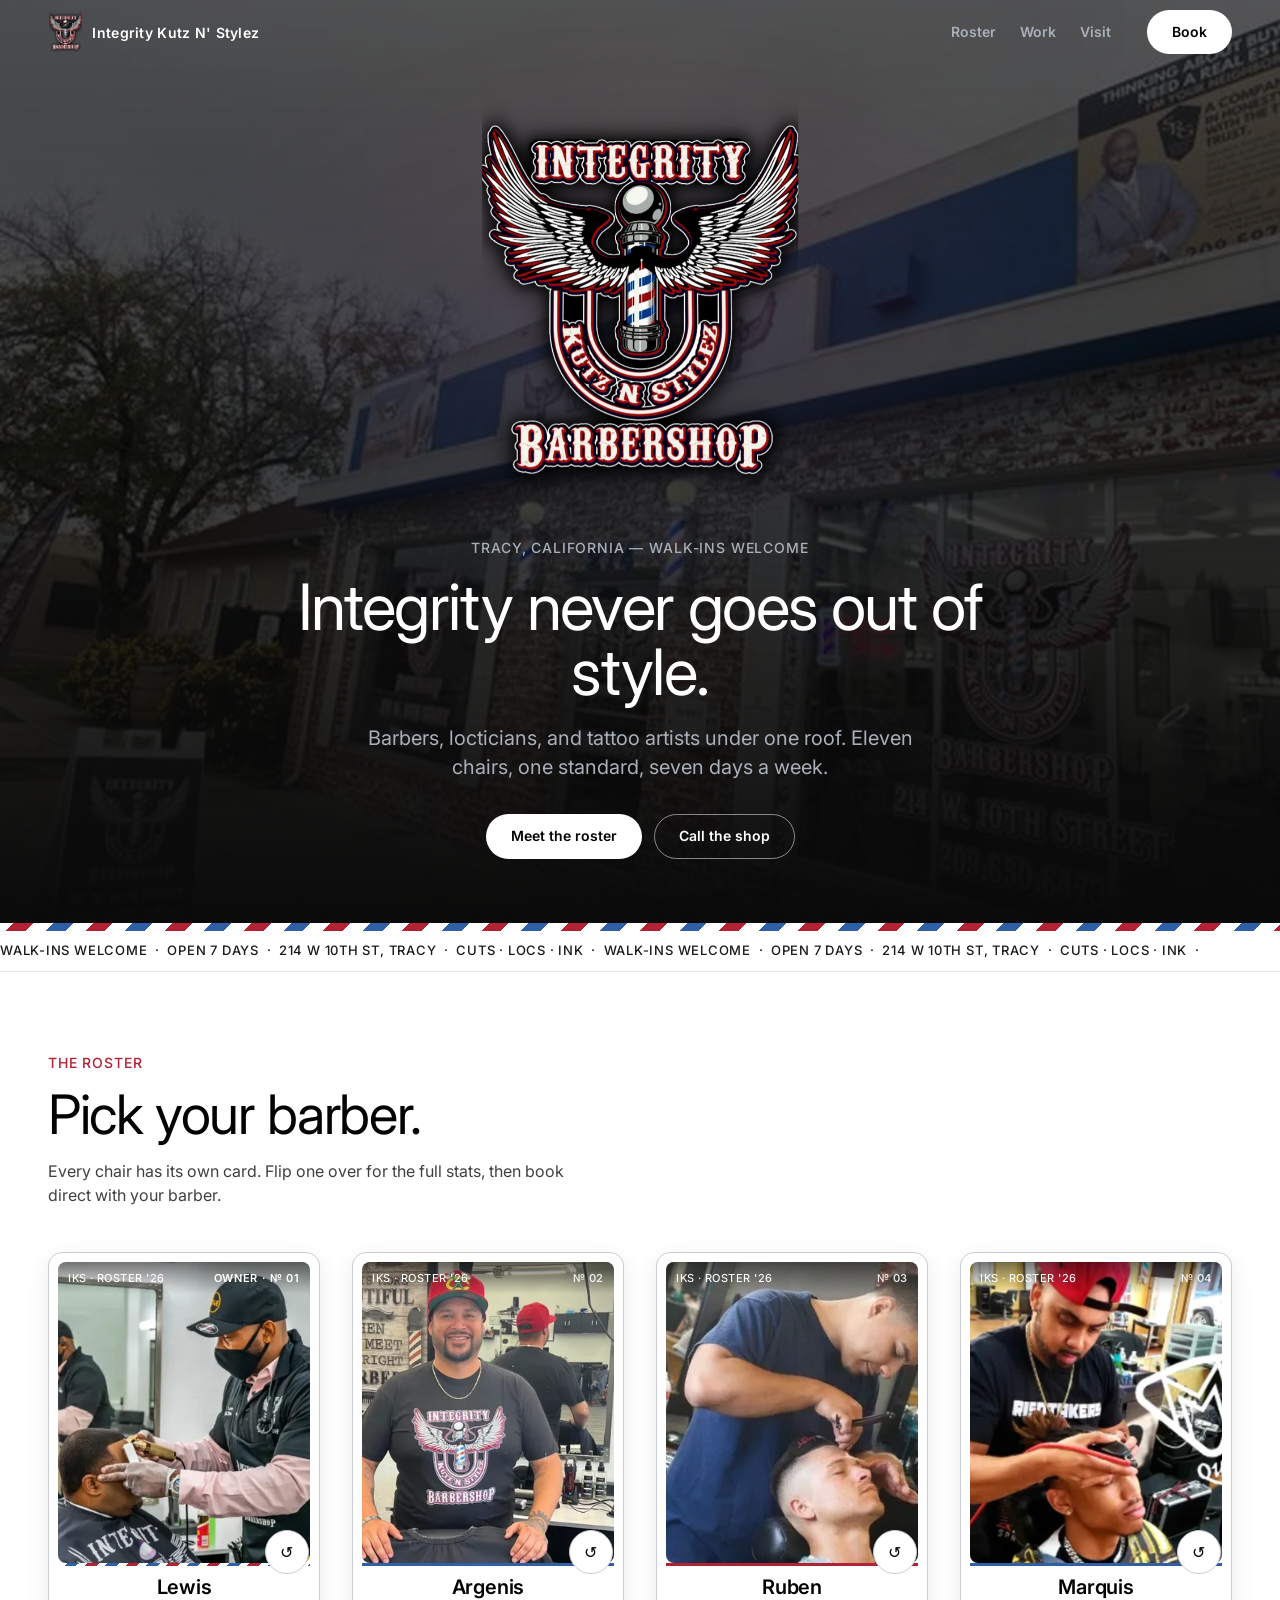
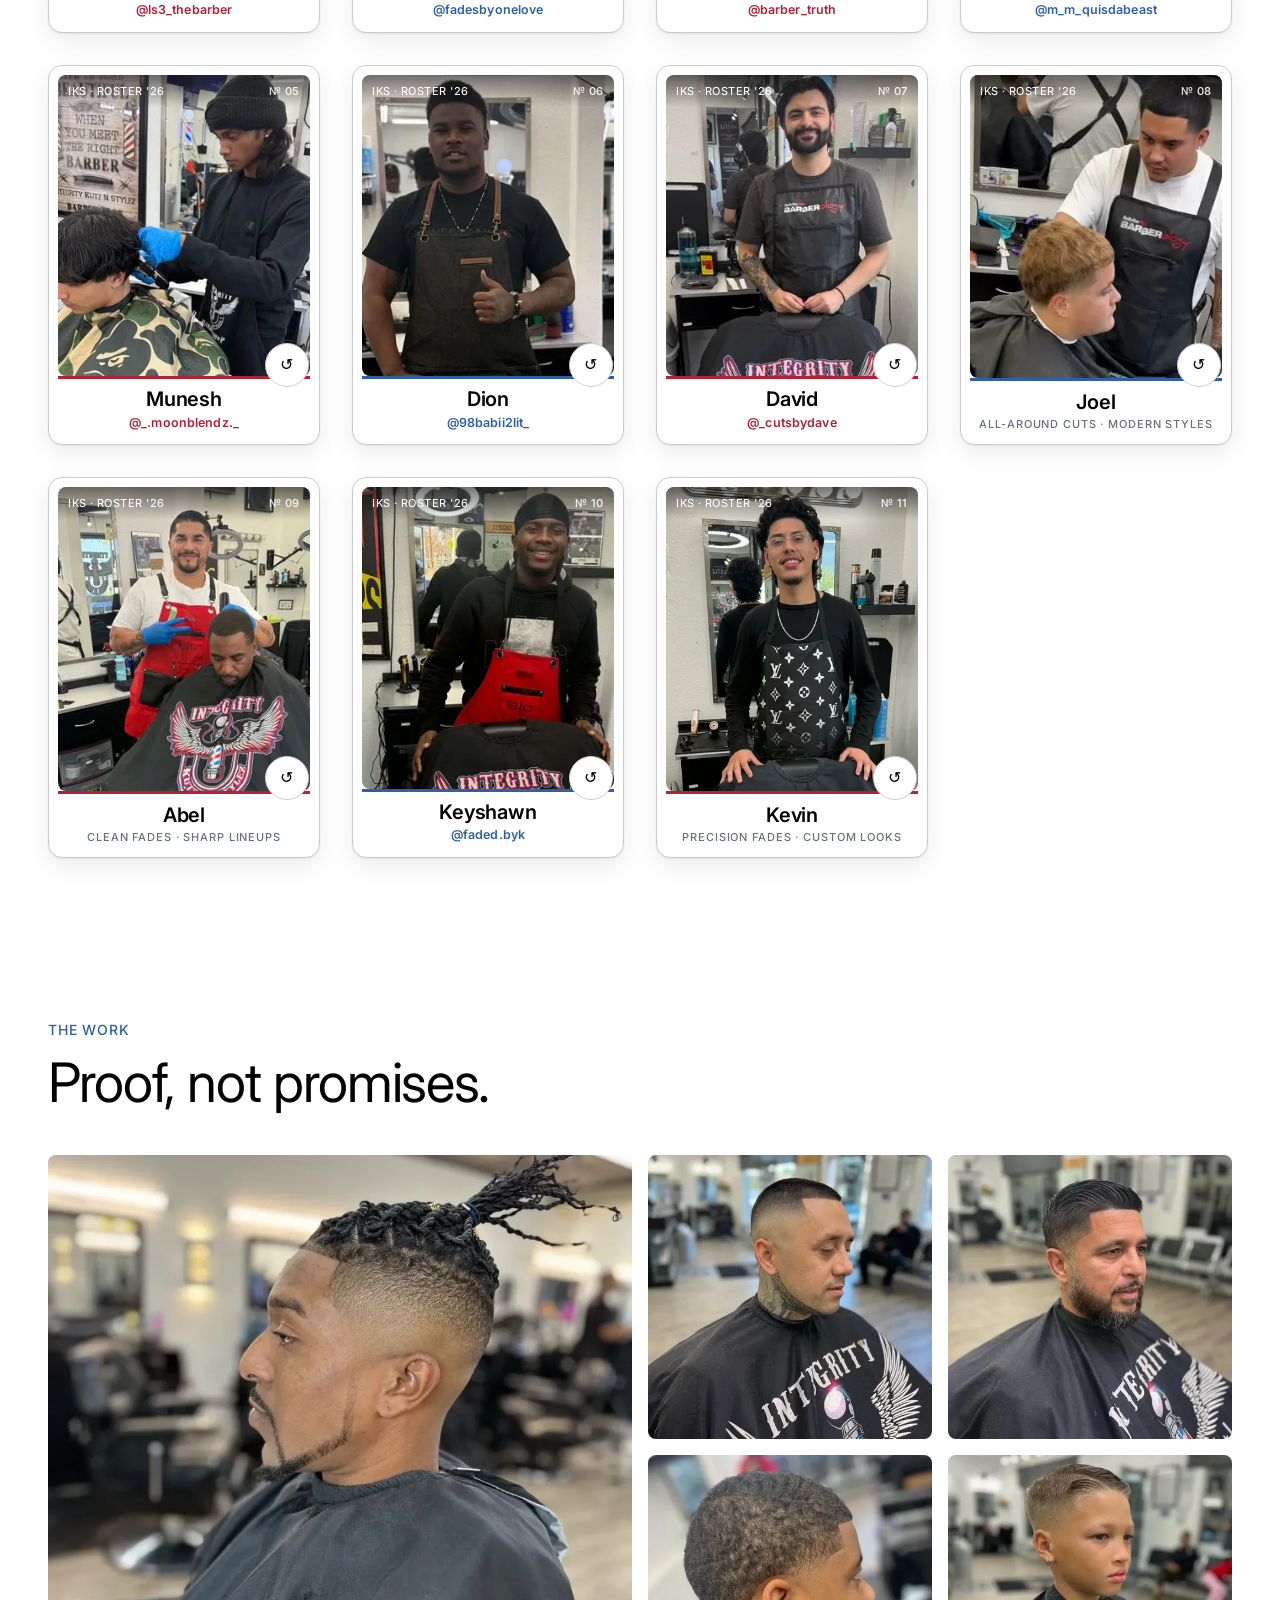
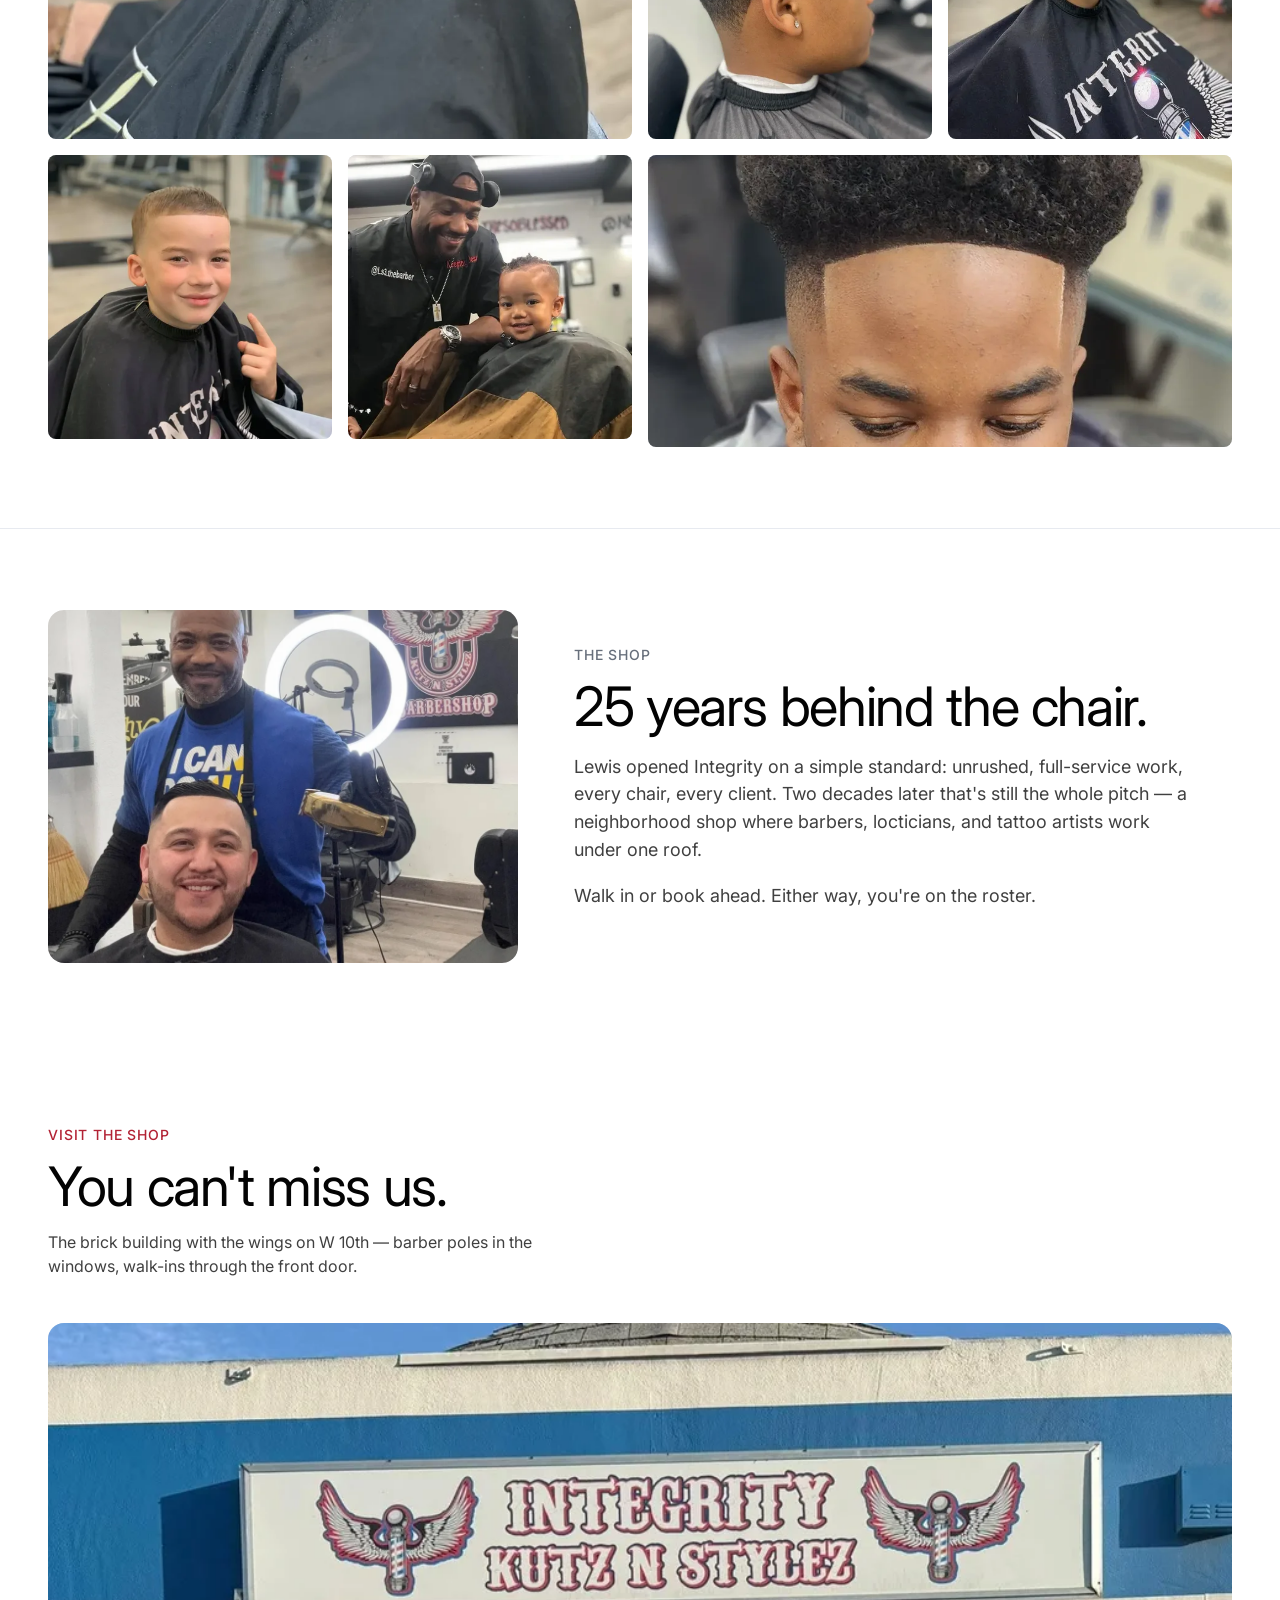
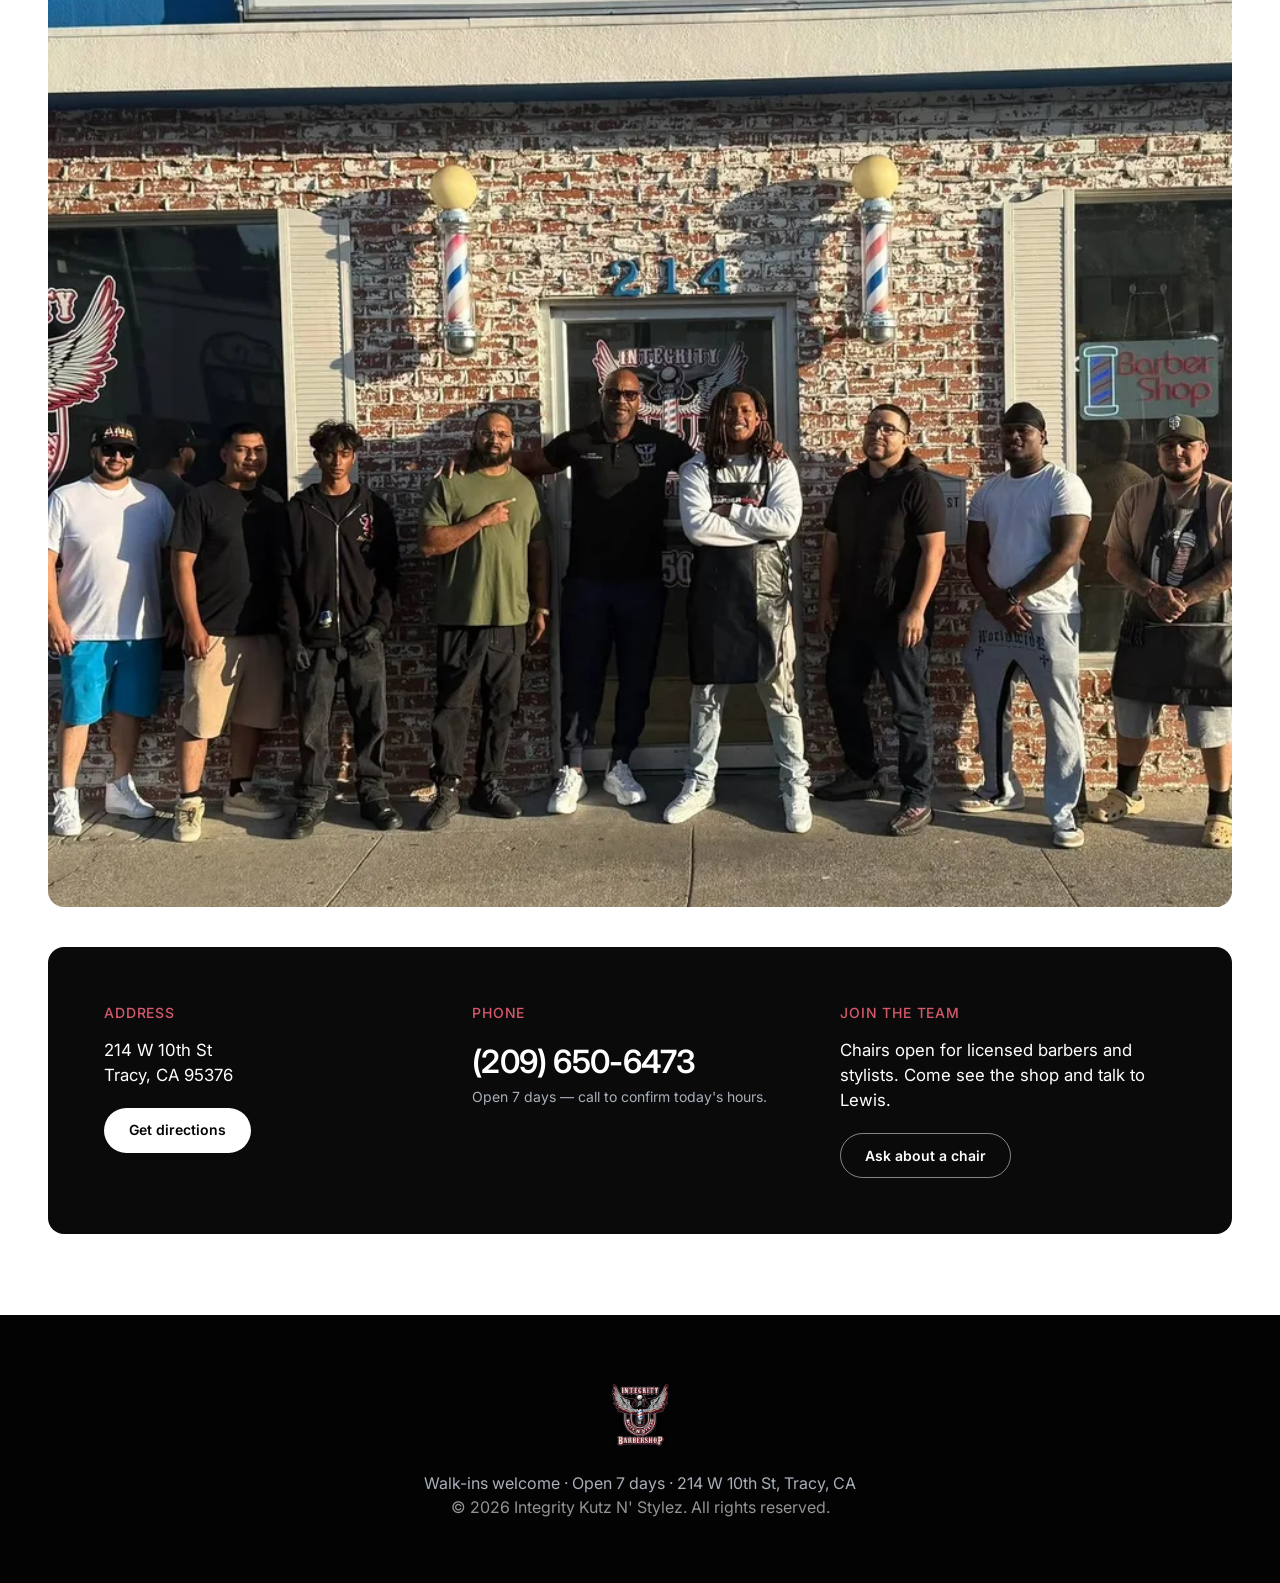
==== site/index.html @ e872123f "Initial commit: Integrity Kutz N' Stylez block editorial site Roster page, gallery, and shop section" ====
<!DOCTYPE html>
<html lang="en">
<head>
<meta charset="UTF-8">
<meta name="viewport" content="width=device-width, initial-scale=1">
<title>Integrity Kutz N' Stylez — Barbershop in Tracy, CA</title>
<meta name="description" content="Barbers, locticians, and tattoo artists under one roof in Tracy, California. Walk-ins welcome, open 7 days. Pick your barber and book direct.">
<link rel="icon" href="assets/web/favicon-32.png" sizes="32x32">
<link rel="apple-touch-icon" href="assets/web/favicon-180.png">
<meta property="og:title" content="Integrity Kutz N' Stylez — Tracy, CA">
<meta property="og:description" content="Cuts, locs & ink under one roof. Pick your barber and book direct.">
<meta property="og:image" content="assets/web/og-logo-1200x630.png">
<meta property="og:type" content="website">
<link rel="preconnect" href="https://fonts.googleapis.com">
<link rel="preconnect" href="https://fonts.gstatic.com" crossorigin>
<link href="https://fonts.googleapis.com/css2?family=Inter:wght@400;450;500;600&display=swap" rel="stylesheet">
<link rel="stylesheet" href="css/main.css">
<link rel="stylesheet" href="css/cards.css">
<link rel="stylesheet" href="css/gallery.css">
<link rel="stylesheet" href="css/sections.css">
<script type="application/ld+json">
{
  "@context": "https://schema.org",
  "@type": "BarberShop",
  "name": "Integrity Kutz N' Stylez",
  "description": "Barbers, locticians, and tattoo artists under one roof in Tracy, California.",
  "telephone": "+12096506473",
  "address": {
    "@type": "PostalAddress",
    "streetAddress": "214 W 10th St",
    "addressLocality": "Tracy",
    "addressRegion": "CA",
    "postalCode": "95376",
    "addressCountry": "US"
  }
}
</script>
</head>
<body>

<header class="site-header" id="top">
  <a class="brand" href="#top">
    <img src="assets/web/logo-300.png" alt="Integrity Kutz N' Stylez logo">
    <span>Integrity Kutz N' Stylez</span>
  </a>
  <nav class="site-nav" aria-label="Main">
    <a href="#roster">Roster</a>
    <a href="#work">Work</a>
    <a href="#visit">Visit</a>
  </nav>
  <a class="pill pill--on-dark" href="#roster">Book</a>
</header>

<main>

<section class="hero">
  <img class="hero-photo" src="assets/web/shop-angle-960.webp"
       srcset="assets/web/shop-angle-480.webp 480w, assets/web/shop-angle-960.webp 960w, assets/web/shop-angle-1440.webp 1440w"
       sizes="100vw" alt="" aria-hidden="true" fetchpriority="high">
  <div class="hero-veil" aria-hidden="true"></div>
  <img class="hero-logo" src="assets/web/logo-600.png" alt="" aria-hidden="true">
  <p class="eyebrow">Tracy, California — Walk-ins welcome</p>
  <h1 class="hero-title">Integrity never goes out of style.</h1>
  <p class="hero-sub">Barbers, locticians, and tattoo artists under one roof. Eleven chairs, one standard, seven days a week.</p>
  <div class="hero-ctas">
    <a class="pill pill--on-dark" href="#roster">Meet the roster</a>
    <a class="pill pill--ghost-dark" href="tel:+12096506473">Call the shop</a>
  </div>
</section>

<div class="pole-stripe" aria-hidden="true"></div>

<div class="ticker" aria-hidden="true">
  <div class="ticker-track">
    <span>Walk-ins welcome&nbsp;&nbsp;·&nbsp;&nbsp;Open 7 days&nbsp;&nbsp;·&nbsp;&nbsp;214 W 10th St, Tracy&nbsp;&nbsp;·&nbsp;&nbsp;Cuts · Locs · Ink&nbsp;&nbsp;·&nbsp;&nbsp;</span><span>Walk-ins welcome&nbsp;&nbsp;·&nbsp;&nbsp;Open 7 days&nbsp;&nbsp;·&nbsp;&nbsp;214 W 10th St, Tracy&nbsp;&nbsp;·&nbsp;&nbsp;Cuts · Locs · Ink&nbsp;&nbsp;·&nbsp;&nbsp;</span>
  </div>
</div>

<section class="roster" id="roster">
  <div class="container">
    <div class="section-head reveal">
      <p class="eyebrow eyebrow--red">The roster</p>
      <h2 class="display">Pick your barber.</h2>
      <p class="section-note">Every chair has its own card. Flip one over for the full stats, then book direct with your barber.</p>
    </div>
    <ul class="card-grid">
      <li class="tcard tcard--owner reveal">
        <div class="tcard-inner">
          <div class="tcard-face tcard-face--front">
            <div class="tcard-photo">
              <div class="tcard-topline"><span>IKS · Roster '26</span><span class="tcard-num">Owner · № 01</span></div>
              <img src="assets/web/lewis-portrait-480.webp" srcset="assets/web/lewis-portrait-480.webp 480w, assets/web/lewis-portrait-960.webp 960w" sizes="(min-width: 720px) 280px, 74vw" alt="Portrait of Lewis" loading="lazy">
            </div>
            <div class="tcard-plate">
              <h3>Lewis</h3>
              <p class="plate-ig">@ls3_thebarber</p>
            </div>
            <button class="tcard-flip" type="button" aria-expanded="false" aria-label="Show stats for Lewis">&#8634;</button>
            <span class="tcard-sheen" aria-hidden="true"></span>
          </div>
          <div class="tcard-face tcard-face--back">
            <div class="tcard-back-head">
              <img src="assets/web/logo-300.png" alt="">
              <span class="tcard-brandline">Official roster card</span>
              <span class="tcard-serial">01/11</span>
            </div>
            <div class="tcard-back-name">
              <h3>Lewis</h3>
              <span>Owner · № 01</span>
            </div>
            <dl class="tcard-stats">
              <div><dt>Specialties</dt><dd>Full-service cuts, Cosmetology, Consultation</dd></div>
              <div><dt>Instagram</dt><dd><a href="https://www.instagram.com/ls3_thebarber/">@ls3_thebarber</a></dd></div>
            </dl>
            <p class="tcard-bio">A licensed barber and cosmetologist with more than 25 years behind the chair and over 21 years as a shop owner. Lewis delivers unrushed, full-service work built on quality and integrity.</p>
            <a class="pill pill--primary" href="https://booksy.com/en-us/155132_ls3-thebarber-integrity-kutz-n-stylez_barber-shop_134740_tracy">Book with Lewis</a>
            <button class="tcard-flip" type="button" aria-label="Back to card front">Flip back</button>
          </div>
        </div>
      </li>
      <li class="tcard tcard--blue reveal">
        <div class="tcard-inner">
          <div class="tcard-face tcard-face--front">
            <div class="tcard-photo">
              <div class="tcard-topline"><span>IKS · Roster '26</span><span class="tcard-num">№ 02</span></div>
              <img src="assets/web/argenis-portrait-480.webp" srcset="assets/web/argenis-portrait-480.webp 480w, assets/web/argenis-portrait-960.webp 960w" sizes="(min-width: 720px) 280px, 74vw" alt="Portrait of Argenis" loading="lazy">
            </div>
            <div class="tcard-plate">
              <h3>Argenis</h3>
              <p class="plate-ig">@fadesbyonelove</p>
            </div>
            <button class="tcard-flip" type="button" aria-expanded="false" aria-label="Show stats for Argenis">&#8634;</button>
            <span class="tcard-sheen" aria-hidden="true"></span>
          </div>
          <div class="tcard-face tcard-face--back">
            <div class="tcard-back-head">
              <img src="assets/web/logo-300.png" alt="">
              <span class="tcard-brandline">Official roster card</span>
              <span class="tcard-serial">02/11</span>
            </div>
            <div class="tcard-back-name">
              <h3>Argenis</h3>
              <span>№ 02</span>
            </div>
            <dl class="tcard-stats">
              <div><dt>Specialties</dt><dd>Personalized cuts, Fades, Grooming</dd></div>
              <div><dt>Instagram</dt><dd><a href="https://www.instagram.com/fadesbyonelove/">@fadesbyonelove</a></dd></div>
            </dl>
            <p class="tcard-bio">Argenis treats every client as an individual and tailors each service to the look, routine, and grooming goals in front of him.</p>
            <a class="pill pill--primary" href="tel:+16573734781">Call Argenis to book</a>
            <button class="tcard-flip" type="button" aria-label="Back to card front">Flip back</button>
          </div>
        </div>
      </li>
      <li class="tcard reveal">
        <div class="tcard-inner">
          <div class="tcard-face tcard-face--front">
            <div class="tcard-photo">
              <div class="tcard-topline"><span>IKS · Roster '26</span><span class="tcard-num">№ 03</span></div>
              <img src="assets/web/ruben-portrait-480.webp" srcset="assets/web/ruben-portrait-480.webp 480w, assets/web/ruben-portrait-960.webp 960w" sizes="(min-width: 720px) 280px, 74vw" alt="Portrait of Ruben" loading="lazy">
            </div>
            <div class="tcard-plate">
              <h3>Ruben</h3>
              <p class="plate-ig">@barber_truth</p>
            </div>
            <button class="tcard-flip" type="button" aria-expanded="false" aria-label="Show stats for Ruben">&#8634;</button>
            <span class="tcard-sheen" aria-hidden="true"></span>
          </div>
          <div class="tcard-face tcard-face--back">
            <div class="tcard-back-head">
              <img src="assets/web/logo-300.png" alt="">
              <span class="tcard-brandline">Official roster card</span>
              <span class="tcard-serial">03/11</span>
            </div>
            <div class="tcard-back-name">
              <h3>Ruben</h3>
              <span>№ 03</span>
            </div>
            <dl class="tcard-stats">
              <div><dt>Specialties</dt><dd>Precision cuts, Fades, Grooming</dd></div>
              <div><dt>Instagram</dt><dd><a href="https://www.instagram.com/barber_truth/">@barber_truth</a></dd></div>
            </dl>
            <p class="tcard-bio">Ruben focuses on precise cuts, clean grooming, and a personalized service that leaves clients looking sharp and feeling confident.</p>
            <a class="pill pill--primary" href="https://booksy.com/en-us/1200417_barber-ruben_barber-shop_134740_tracy">Book with Ruben</a>
            <button class="tcard-flip" type="button" aria-label="Back to card front">Flip back</button>
          </div>
        </div>
      </li>
      <li class="tcard tcard--blue reveal">
        <div class="tcard-inner">
          <div class="tcard-face tcard-face--front">
            <div class="tcard-photo">
              <div class="tcard-topline"><span>IKS · Roster '26</span><span class="tcard-num">№ 04</span></div>
              <img src="assets/web/marquis-portrait-480.webp" srcset="assets/web/marquis-portrait-480.webp 480w, assets/web/marquis-portrait-960.webp 960w" sizes="(min-width: 720px) 280px, 74vw" alt="Portrait of Marquis" loading="lazy">
            </div>
            <div class="tcard-plate">
              <h3>Marquis</h3>
              <p class="plate-ig">@m_m_quisdabeast</p>
            </div>
            <button class="tcard-flip" type="button" aria-expanded="false" aria-label="Show stats for Marquis">&#8634;</button>
            <span class="tcard-sheen" aria-hidden="true"></span>
          </div>
          <div class="tcard-face tcard-face--back">
            <div class="tcard-back-head">
              <img src="assets/web/logo-300.png" alt="">
              <span class="tcard-brandline">Official roster card</span>
              <span class="tcard-serial">04/11</span>
            </div>
            <div class="tcard-back-name">
              <h3>Marquis</h3>
              <span>№ 04</span>
            </div>
            <dl class="tcard-stats">
              <div><dt>Specialties</dt><dd>Classic cuts, Modern styles, Fades</dd></div>
              <div><dt>Instagram</dt><dd><a href="https://www.instagram.com/m_m_quisdabeast/">@m_m_quisdabeast</a></dd></div>
            </dl>
            <p class="tcard-bio">Marquis combines experience with a friendly chair-side approach, covering classic cuts, modern styles, and tailored finishing work.</p>
            <a class="pill pill--primary" href="https://booksy.com/en-us/23151_barber-marquis_barber-shop_134740_tracy">Book with Marquis</a>
            <button class="tcard-flip" type="button" aria-label="Back to card front">Flip back</button>
          </div>
        </div>
      </li>
      <li class="tcard reveal">
        <div class="tcard-inner">
          <div class="tcard-face tcard-face--front">
            <div class="tcard-photo">
              <div class="tcard-topline"><span>IKS · Roster '26</span><span class="tcard-num">№ 05</span></div>
              <img src="assets/web/munesh-portrait-480.webp" srcset="assets/web/munesh-portrait-480.webp 480w, assets/web/munesh-portrait-960.webp 960w" sizes="(min-width: 720px) 280px, 74vw" alt="Portrait of Munesh" loading="lazy">
            </div>
            <div class="tcard-plate">
              <h3>Munesh</h3>
              <p class="plate-ig">@_.moonblendz._</p>
            </div>
            <button class="tcard-flip" type="button" aria-expanded="false" aria-label="Show stats for Munesh">&#8634;</button>
            <span class="tcard-sheen" aria-hidden="true"></span>
          </div>
          <div class="tcard-face tcard-face--back">
            <div class="tcard-back-head">
              <img src="assets/web/logo-300.png" alt="">
              <span class="tcard-brandline">Official roster card</span>
              <span class="tcard-serial">05/11</span>
            </div>
            <div class="tcard-back-name">
              <h3>Munesh</h3>
              <span>№ 05</span>
            </div>
            <dl class="tcard-stats">
              <div><dt>Specialties</dt><dd>Modern fades, Classic styles, Detail work</dd></div>
              <div><dt>Instagram</dt><dd><a href="https://www.instagram.com/_.moonblendz._/">@_.moonblendz._</a></dd></div>
            </dl>
            <p class="tcard-bio">Munesh specializes in modern fades and classic styles with close attention to detail and a cut shaped around each client.</p>
            <a class="pill pill--primary" href="https://booksy.com/en-us/1391194_moonblendz_barber-shop_134740_tracy">Book with Munesh</a>
            <button class="tcard-flip" type="button" aria-label="Back to card front">Flip back</button>
          </div>
        </div>
      </li>
      <li class="tcard tcard--blue reveal">
        <div class="tcard-inner">
          <div class="tcard-face tcard-face--front">
            <div class="tcard-photo">
              <div class="tcard-topline"><span>IKS · Roster '26</span><span class="tcard-num">№ 06</span></div>
              <img src="assets/web/dion-portrait-480.webp" srcset="assets/web/dion-portrait-480.webp 480w, assets/web/dion-portrait-960.webp 960w" sizes="(min-width: 720px) 280px, 74vw" alt="Portrait of Dion" loading="lazy">
            </div>
            <div class="tcard-plate">
              <h3>Dion</h3>
              <p class="plate-ig">@98babii2lit_</p>
            </div>
            <button class="tcard-flip" type="button" aria-expanded="false" aria-label="Show stats for Dion">&#8634;</button>
            <span class="tcard-sheen" aria-hidden="true"></span>
          </div>
          <div class="tcard-face tcard-face--back">
            <div class="tcard-back-head">
              <img src="assets/web/logo-300.png" alt="">
              <span class="tcard-brandline">Official roster card</span>
              <span class="tcard-serial">06/11</span>
            </div>
            <div class="tcard-back-name">
              <h3>Dion</h3>
              <span>№ 06</span>
            </div>
            <dl class="tcard-stats">
              <div><dt>Specialties</dt><dd>Fresh cuts, Restyles, Clean finishes</dd></div>
              <div><dt>Instagram</dt><dd><a href="https://www.instagram.com/98babii2lit_/">@98babii2lit_</a></dd></div>
            </dl>
            <p class="tcard-bio">Dion handles everything from a clean trim to a full restyle, with the goal of sending every client out confident.</p>
            <a class="pill pill--primary" href="https://booksy.com/en-us/dl/show-business/797920">Book with Dion</a>
            <button class="tcard-flip" type="button" aria-label="Back to card front">Flip back</button>
          </div>
        </div>
      </li>
      <li class="tcard reveal">
        <div class="tcard-inner">
          <div class="tcard-face tcard-face--front">
            <div class="tcard-photo">
              <div class="tcard-topline"><span>IKS · Roster '26</span><span class="tcard-num">№ 07</span></div>
              <img src="assets/web/david-portrait-480.webp" srcset="assets/web/david-portrait-480.webp 480w, assets/web/david-portrait-960.webp 960w" sizes="(min-width: 720px) 280px, 74vw" alt="Portrait of David" loading="lazy">
            </div>
            <div class="tcard-plate">
              <h3>David</h3>
              <p class="plate-ig">@_cutsbydave</p>
            </div>
            <button class="tcard-flip" type="button" aria-expanded="false" aria-label="Show stats for David">&#8634;</button>
            <span class="tcard-sheen" aria-hidden="true"></span>
          </div>
          <div class="tcard-face tcard-face--back">
            <div class="tcard-back-head">
              <img src="assets/web/logo-300.png" alt="">
              <span class="tcard-brandline">Official roster card</span>
              <span class="tcard-serial">07/11</span>
            </div>
            <div class="tcard-back-name">
              <h3>David</h3>
              <span>№ 07</span>
            </div>
            <dl class="tcard-stats">
              <div><dt>Specialties</dt><dd>Sharp fades, Beard work, Classic cuts</dd></div>
              <div><dt>Instagram</dt><dd><a href="https://www.instagram.com/_cutsbydave/">@_cutsbydave</a></dd></div>
            </dl>
            <p class="tcard-bio">David takes pride in clean haircuts, sharp fades, and well-groomed beard work delivered with skill, care, and respect.</p>
            <a class="pill pill--primary" href="https://booksy.com/en-us/1552854_cutsbydave_barber-shop_134740_tracy">Book with David</a>
            <button class="tcard-flip" type="button" aria-label="Back to card front">Flip back</button>
          </div>
        </div>
      </li>
      <li class="tcard tcard--blue reveal">
        <div class="tcard-inner">
          <div class="tcard-face tcard-face--front">
            <div class="tcard-photo">
              <div class="tcard-topline"><span>IKS · Roster '26</span><span class="tcard-num">№ 08</span></div>
              <img src="assets/web/joel-portrait-480.webp" srcset="assets/web/joel-portrait-480.webp 480w, assets/web/joel-portrait-960.webp 960w" sizes="(min-width: 720px) 280px, 74vw" alt="Portrait of Joel" loading="lazy">
            </div>
            <div class="tcard-plate">
              <h3>Joel</h3>
              <p class="plate-spec">All-around cuts · Modern styles</p>
            </div>
            <button class="tcard-flip" type="button" aria-expanded="false" aria-label="Show stats for Joel">&#8634;</button>
            <span class="tcard-sheen" aria-hidden="true"></span>
          </div>
          <div class="tcard-face tcard-face--back">
            <div class="tcard-back-head">
              <img src="assets/web/logo-300.png" alt="">
              <span class="tcard-brandline">Official roster card</span>
              <span class="tcard-serial">08/11</span>
            </div>
            <div class="tcard-back-name">
              <h3>Joel</h3>
              <span>№ 08</span>
            </div>
            <dl class="tcard-stats">
              <div><dt>Specialties</dt><dd>All-around cuts, Modern styles, Clean finishes</dd></div>
            </dl>
            <p class="tcard-bio">Joel works across cuts and styles while keeping the visit welcoming, straightforward, and focused on a confident result.</p>
            <a class="pill pill--primary" href="https://booksy.com/en-us/815311_barber-joel_barber-shop_134740_tracy">Book with Joel</a>
            <button class="tcard-flip" type="button" aria-label="Back to card front">Flip back</button>
          </div>
        </div>
      </li>
      <li class="tcard reveal">
        <div class="tcard-inner">
          <div class="tcard-face tcard-face--front">
            <div class="tcard-photo">
              <div class="tcard-topline"><span>IKS · Roster '26</span><span class="tcard-num">№ 09</span></div>
              <img src="assets/web/abel-portrait-480.webp" srcset="assets/web/abel-portrait-480.webp 480w, assets/web/abel-portrait-960.webp 960w" sizes="(min-width: 720px) 280px, 74vw" alt="Portrait of Abel" loading="lazy">
            </div>
            <div class="tcard-plate">
              <h3>Abel</h3>
              <p class="plate-spec">Clean fades · Sharp lineups</p>
            </div>
            <button class="tcard-flip" type="button" aria-expanded="false" aria-label="Show stats for Abel">&#8634;</button>
            <span class="tcard-sheen" aria-hidden="true"></span>
          </div>
          <div class="tcard-face tcard-face--back">
            <div class="tcard-back-head">
              <img src="assets/web/logo-300.png" alt="">
              <span class="tcard-brandline">Official roster card</span>
              <span class="tcard-serial">09/11</span>
            </div>
            <div class="tcard-back-name">
              <h3>Abel</h3>
              <span>№ 09</span>
            </div>
            <dl class="tcard-stats">
              <div><dt>Specialties</dt><dd>Clean fades, Sharp lineups, Consistent quality</dd></div>
            </dl>
            <p class="tcard-bio">Abel is focused on clean fades, sharp lineups, attention to detail, and consistent work for the Tracy community.</p>
            <a class="pill pill--primary" href="https://booksy.com/en-us/438950_abel-manzo_barber-shop_134740_tracy">Book with Abel</a>
            <button class="tcard-flip" type="button" aria-label="Back to card front">Flip back</button>
          </div>
        </div>
      </li>
      <li class="tcard tcard--blue reveal">
        <div class="tcard-inner">
          <div class="tcard-face tcard-face--front">
            <div class="tcard-photo">
              <div class="tcard-topline"><span>IKS · Roster '26</span><span class="tcard-num">№ 10</span></div>
              <img src="assets/web/keyshawn-portrait-480.webp" srcset="assets/web/keyshawn-portrait-480.webp 480w, assets/web/keyshawn-portrait-960.webp 960w" sizes="(min-width: 720px) 280px, 74vw" alt="Portrait of Keyshawn" loading="lazy">
            </div>
            <div class="tcard-plate">
              <h3>Keyshawn</h3>
              <p class="plate-ig">@faded.byk</p>
            </div>
            <button class="tcard-flip" type="button" aria-expanded="false" aria-label="Show stats for Keyshawn">&#8634;</button>
            <span class="tcard-sheen" aria-hidden="true"></span>
          </div>
          <div class="tcard-face tcard-face--back">
            <div class="tcard-back-head">
              <img src="assets/web/logo-300.png" alt="">
              <span class="tcard-brandline">Official roster card</span>
              <span class="tcard-serial">10/11</span>
            </div>
            <div class="tcard-back-name">
              <h3>Keyshawn</h3>
              <span>№ 10</span>
            </div>
            <dl class="tcard-stats">
              <div><dt>Specialties</dt><dd>Sharp fades, Classic cuts, Modern styles</dd></div>
              <div><dt>Instagram</dt><dd><a href="https://www.instagram.com/faded.byk/">@faded.byk</a></dd></div>
            </dl>
            <p class="tcard-bio">Keyshawn serves Tracy with sharp fades, classic cuts, and modern styles built around precision and a welcoming experience.</p>
            <a class="pill pill--primary" href="https://booksy.com/en-us/1422631_faded-byk_barber-shop_134740_tracy">Book with Keyshawn</a>
            <button class="tcard-flip" type="button" aria-label="Back to card front">Flip back</button>
          </div>
        </div>
      </li>
      <li class="tcard reveal">
        <div class="tcard-inner">
          <div class="tcard-face tcard-face--front">
            <div class="tcard-photo">
              <div class="tcard-topline"><span>IKS · Roster '26</span><span class="tcard-num">№ 11</span></div>
              <img src="assets/web/kevin-portrait-480.webp" srcset="assets/web/kevin-portrait-480.webp 480w, assets/web/kevin-portrait-960.webp 960w" sizes="(min-width: 720px) 280px, 74vw" alt="Portrait of Kevin" loading="lazy">
            </div>
            <div class="tcard-plate">
              <h3>Kevin</h3>
              <p class="plate-spec">Precision fades · Custom looks</p>
            </div>
            <button class="tcard-flip" type="button" aria-expanded="false" aria-label="Show stats for Kevin">&#8634;</button>
            <span class="tcard-sheen" aria-hidden="true"></span>
          </div>
          <div class="tcard-face tcard-face--back">
            <div class="tcard-back-head">
              <img src="assets/web/logo-300.png" alt="">
              <span class="tcard-brandline">Official roster card</span>
              <span class="tcard-serial">11/11</span>
            </div>
            <div class="tcard-back-name">
              <h3>Kevin</h3>
              <span>№ 11</span>
            </div>
            <dl class="tcard-stats">
              <div><dt>Specialties</dt><dd>Precision fades, Custom looks, Detail work</dd></div>
            </dl>
            <p class="tcard-bio">Kevin delivers precision fades and sharp custom looks with detail-first work and an energetic approach.</p>
            <a class="pill pill--primary" href="https://booksy.com/en-us/1722345_kevblendzz209_barber-shop_134740_tracy">Book with Kevin</a>
            <button class="tcard-flip" type="button" aria-label="Back to card front">Flip back</button>
          </div>
        </div>
      </li>
    </ul>
    <p class="swipe-hint">Swipe to see the full roster →</p>
  </div>
  <ol class="roster-fallback container">
    <li><a href="https://booksy.com/en-us/155132_ls3-thebarber-integrity-kutz-n-stylez_barber-shop_134740_tracy">Book with Lewis</a></li>
    <li><a href="tel:+16573734781">Call Argenis to book</a></li>
    <li><a href="https://booksy.com/en-us/1200417_barber-ruben_barber-shop_134740_tracy">Book with Ruben</a></li>
    <li><a href="https://booksy.com/en-us/23151_barber-marquis_barber-shop_134740_tracy">Book with Marquis</a></li>
    <li><a href="https://booksy.com/en-us/1391194_moonblendz_barber-shop_134740_tracy">Book with Munesh</a></li>
    <li><a href="https://booksy.com/en-us/dl/show-business/797920">Book with Dion</a></li>
    <li><a href="https://booksy.com/en-us/1552854_cutsbydave_barber-shop_134740_tracy">Book with David</a></li>
    <li><a href="https://booksy.com/en-us/815311_barber-joel_barber-shop_134740_tracy">Book with Joel</a></li>
    <li><a href="https://booksy.com/en-us/438950_abel-manzo_barber-shop_134740_tracy">Book with Abel</a></li>
    <li><a href="https://booksy.com/en-us/1422631_faded-byk_barber-shop_134740_tracy">Book with Keyshawn</a></li>
    <li><a href="https://booksy.com/en-us/1722345_kevblendzz209_barber-shop_134740_tracy">Book with Kevin</a></li>
  </ol>
</section>

<section class="work" id="work">
  <div class="container">
    <div class="section-head reveal">
      <p class="eyebrow eyebrow--blue">The work</p>
      <h2 class="display">Proof, not promises.</h2>
    </div>
    <div class="work-grid">
      <a class="work-tile tile-lg reveal" href="assets/web/adult-low-fade-1440.webp" data-lightbox>
        <img src="assets/web/adult-low-fade-960.webp" srcset="assets/web/adult-low-fade-480.webp 480w, assets/web/adult-low-fade-960.webp 960w" sizes="(min-width: 900px) 40vw, 92vw" alt="Clean low fade, back view" loading="lazy">
      </a>
      <a class="work-tile reveal" href="assets/web/adult-taper-1440.webp" data-lightbox>
        <img src="assets/web/adult-taper-480.webp" srcset="assets/web/adult-taper-480.webp 480w, assets/web/adult-taper-960.webp 960w" sizes="(min-width: 900px) 24vw, 45vw" alt="Sharp taper with lineup" loading="lazy">
      </a>
      <a class="work-tile reveal" href="assets/web/adult-razor-lineup-1440.webp" data-lightbox>
        <img src="assets/web/adult-razor-lineup-480.webp" srcset="assets/web/adult-razor-lineup-480.webp 480w, assets/web/adult-razor-lineup-960.webp 960w" sizes="(min-width: 900px) 24vw, 45vw" alt="Razor lineup detail" loading="lazy">
      </a>
      <a class="work-tile reveal" href="assets/web/adult-textured-top-1440.webp" data-lightbox>
        <img src="assets/web/adult-textured-top-480.webp" srcset="assets/web/adult-textured-top-480.webp 480w, assets/web/adult-textured-top-960.webp 960w" sizes="(min-width: 900px) 24vw, 45vw" alt="Textured top with mid fade" loading="lazy">
      </a>
      <a class="work-tile reveal" href="assets/web/kids-clean-fade-1440.webp" data-lightbox>
        <img src="assets/web/kids-clean-fade-480.webp" srcset="assets/web/kids-clean-fade-480.webp 480w, assets/web/kids-clean-fade-960.webp 960w" sizes="(min-width: 900px) 24vw, 45vw" alt="Kids clean fade" loading="lazy">
      </a>
      <a class="work-tile reveal" href="assets/web/kids-lineup-1440.webp" data-lightbox>
        <img src="assets/web/kids-lineup-480.webp" srcset="assets/web/kids-lineup-480.webp 480w, assets/web/kids-lineup-960.webp 960w" sizes="(min-width: 900px) 24vw, 45vw" alt="Kids lineup, front view" loading="lazy">
      </a>
      <a class="work-tile reveal" href="assets/web/kids-side-profile-1440.webp" data-lightbox>
        <img src="assets/web/kids-side-profile-480.webp" srcset="assets/web/kids-side-profile-480.webp 480w, assets/web/kids-side-profile-960.webp 960w" sizes="(min-width: 900px) 24vw, 45vw" alt="Kids cut, side profile" loading="lazy">
      </a>
      <a class="work-tile tile-wide reveal" href="assets/web/integrity-cape-1440.webp" data-lightbox>
        <img src="assets/web/integrity-cape-480.webp" srcset="assets/web/integrity-cape-480.webp 480w, assets/web/integrity-cape-960.webp 960w" sizes="(min-width: 900px) 48vw, 92vw" alt="Client in the Integrity cape mid-cut" loading="lazy">
      </a>
    </div>
  </div>
</section>

<section class="shop reveal" id="shop">
  <div class="container shop-split">
    <div class="shop-media">
      <img src="assets/web/lewis-chair-action-960.webp" srcset="assets/web/lewis-chair-action-480.webp 480w, assets/web/lewis-chair-action-960.webp 960w" sizes="(min-width: 900px) 40vw, 92vw" alt="Lewis with a client in the chair at Integrity Kutz N' Stylez" loading="lazy">
    </div>
    <div class="shop-copy">
      <p class="eyebrow">The shop</p>
      <h2 class="display">25 years behind the chair.</h2>
      <p class="lead">Lewis opened Integrity on a simple standard: unrushed, full-service work, every chair, every client. Two decades later that's still the whole pitch — a neighborhood shop where barbers, locticians, and tattoo artists work under one roof.</p>
      <p class="lead">Walk in or book ahead. Either way, you're on the roster.</p>
    </div>
  </div>
</section>

<section class="visit" id="visit">
  <div class="container">
    <div class="section-head reveal">
      <p class="eyebrow eyebrow--red">Visit the shop</p>
      <h2 class="display">You can't miss us.</h2>
      <p class="section-note">The brick building with the wings on W 10th — barber poles in the windows, walk-ins through the front door.</p>
    </div>
    <div class="visit-media reveal">
      <img src="assets/web/team-outside-960.webp" srcset="assets/web/team-outside-480.webp 480w, assets/web/team-outside-960.webp 960w, assets/web/team-outside-1440.webp 1440w" sizes="(min-width: 900px) 60rem, 92vw" alt="The Integrity Kutz N' Stylez team standing together in front of the brick storefront on W 10th Street" loading="lazy">
    </div>
    <div class="visit-panel reveal">
      <div class="visit-block">
        <p class="eyebrow eyebrow--red">Address</p>
        <p class="visit-line">214 W 10th St<br>Tracy, CA 95376</p>
        <a class="pill pill--on-dark" href="https://www.google.com/maps/dir/?api=1&amp;destination=214+W+10th+St+Tracy+CA+95376">Get directions</a>
      </div>
      <div class="visit-block">
        <p class="eyebrow eyebrow--red">Phone</p>
        <p class="visit-line"><a class="visit-phone" href="tel:+12096506473">(209) 650-6473</a></p>
        <p class="visit-meta">Open 7 days — call to confirm today's hours.</p>
      </div>
      <div class="visit-block">
        <p class="eyebrow eyebrow--red">Join the team</p>
        <p class="visit-line">Chairs open for licensed barbers and stylists. Come see the shop and talk to Lewis.</p>
        <a class="pill pill--ghost-dark" href="tel:+12096506473">Ask about a chair</a>
      </div>
    </div>
  </div>
</section>

</main>

<footer class="site-footer">
  <div class="container">
    <img class="footer-logo" src="assets/web/logo-300.png" alt="Integrity Kutz N' Stylez logo">
    <p>Walk-ins welcome · Open 7 days · 214 W 10th St, Tracy, CA</p>
    <p class="footer-fine">© 2026 Integrity Kutz N' Stylez. All rights reserved.</p>
  </div>
</footer>

<script src="js/main.js" defer></script>
<script src="js/lightbox.js" defer></script>
</body>
</html>
---- site/css/main.css ----
/* Integrity Kutz N' Stylez — editorial system per DESIGN.md (runwayml-inspired)
   Monochrome ink-on-canvas; red/blue reserved for barber-pole brand accents. */

:root {
  --canvas: #ffffff;
  --canvas-warm: #faf9f7;
  --ink: #030303;
  --ink-soft: #1a1a1a;
  --graphite: #404040;
  --slate: #676f7b;
  --stone: #939393;
  --hairline: #e7eaf0;
  --hairline-soft: #c9ccd1;
  --scrim: #0a0a0a;
  --on-dark: #ffffff;
  --on-dark-soft: #a9b0ba;
  --red: #B22234;
  --blue: #2F5FA5;
  --sans: "Inter", "Helvetica Neue", Arial, sans-serif;
  --ease-out: cubic-bezier(0.22, 1, 0.36, 1);
  --pad: clamp(1.25rem, 4vw, 3rem);
}

*, *::before, *::after { box-sizing: border-box; }

html { scroll-behavior: smooth; }

body {
  margin: 0;
  font-family: var(--sans);
  font-size: 1rem;
  line-height: 1.5;
  color: var(--graphite);
  background: var(--canvas);
  overflow-x: hidden;
}

img { max-width: 100%; display: block; }

h1, h2, h3 {
  font-weight: 400;
  color: var(--ink);
  margin: 0;
}

.visually-hidden {
  position: absolute;
  width: 1px; height: 1px;
  clip-path: inset(50%);
  overflow: hidden;
  white-space: nowrap;
}

.container {
  max-width: 1280px;
  margin: 0 auto;
  padding-left: var(--pad);
  padding-right: var(--pad);
}

/* ---------- Type roles ---------- */

.display {
  font-size: clamp(2.2rem, 5vw, 3.4rem);
  line-height: 1.02;
  letter-spacing: -0.025em;
}

.eyebrow {
  margin: 0 0 0.9rem;
  font-size: 0.875rem;
  font-weight: 500;
  line-height: 1.43;
  letter-spacing: 0.06em;
  text-transform: uppercase;
  color: var(--slate);
}

.eyebrow--red { color: var(--red); }
.eyebrow--blue { color: var(--blue); }

.lead {
  font-size: 1.125rem;
  line-height: 1.55;
  color: var(--graphite);
  max-width: 56ch;
}

/* ---------- Pills ---------- */

.pill {
  display: inline-flex;
  align-items: center;
  justify-content: center;
  min-height: 44px;
  padding: 0.7rem 1.5rem;
  border-radius: 9999px;
  border: 1px solid transparent;
  font-family: var(--sans);
  font-size: 0.875rem;
  font-weight: 600;
  line-height: 1.43;
  text-decoration: none;
  cursor: pointer;
  transition: transform 150ms var(--ease-out), background-color 150ms, color 150ms, border-color 150ms;
}

.pill:active { transform: scale(0.97); }

.pill--primary { background: var(--ink); color: var(--on-dark); }
.pill--primary:hover { background: var(--graphite); }

.pill--on-dark { background: var(--on-dark); color: var(--ink); }
.pill--on-dark:hover { background: var(--hairline); }

.pill--ghost { border-color: var(--ink); color: var(--ink); background: transparent; }
.pill--ghost:hover { background: var(--ink); color: var(--on-dark); }

.pill--ghost-dark { border-color: rgba(255, 255, 255, 0.5); color: var(--on-dark); background: transparent; }
.pill--ghost-dark:hover { border-color: var(--on-dark); background: rgba(255, 255, 255, 0.08); }

/* ---------- Header ---------- */

.site-header {
  position: fixed;
  top: 0; left: 0; right: 0;
  z-index: 100;
  display: flex;
  align-items: center;
  gap: clamp(1rem, 3vw, 2.25rem);
  height: 64px;
  padding: 0 var(--pad);
  color: var(--on-dark);
  transition: background-color 250ms;
}

.site-header.is-solid { background: var(--scrim); }

.brand {
  display: flex;
  align-items: center;
  gap: 0.6rem;
  margin-right: auto;
  text-decoration: none;
  color: var(--on-dark);
}

.brand img { height: 42px; width: auto; }

.brand span {
  font-size: 0.875rem;
  font-weight: 600;
  letter-spacing: 0.02em;
}

.site-nav { display: flex; gap: clamp(0.75rem, 2vw, 1.5rem); }

.site-nav a {
  color: var(--on-dark-soft);
  text-decoration: none;
  font-size: 0.875rem;
  font-weight: 600;
  line-height: 1.43;
  padding: 0.5rem 0;
  transition: color 150ms;
}
.site-nav a:hover { color: var(--on-dark); }

@media (max-width: 640px) {
  .site-nav { display: none; }
  .brand span { display: none; }
}

/* ---------- Hero ---------- */

.hero {
  position: relative;
  isolation: isolate;
  background: var(--scrim);
  color: var(--on-dark);
  min-height: 100svh;
  display: flex;
  flex-direction: column;
  align-items: center;
  justify-content: center;
  text-align: center;
  padding: 6rem var(--pad) 4rem;
}

.hero-photo {
  position: absolute;
  inset: 0;
  z-index: -2;
  width: 100%;
  height: 100%;
  object-fit: cover;
  opacity: 0;
  animation: heroPhoto 1400ms ease 200ms forwards;
}

@keyframes heroPhoto {
  to { opacity: 1; }
}

.hero-veil {
  position: absolute;
  inset: 0;
  z-index: -1;
  background:
    radial-gradient(ellipse 70% 55% at 50% 38%, rgba(47, 95, 165, 0.14), transparent 60%),
    radial-gradient(ellipse 55% 45% at 50% 30%, rgba(178, 34, 52, 0.10), transparent 65%),
    linear-gradient(180deg, rgba(10, 10, 10, 0.68) 0%, rgba(10, 10, 10, 0.78) 55%, var(--scrim) 100%);
}

.hero-logo {
  width: clamp(200px, 30vw, 340px);
  height: auto;
  opacity: 0;
  animation: heroRise 800ms var(--ease-out) 100ms forwards;
}

.hero .eyebrow {
  color: var(--on-dark-soft);
  margin: 2rem 0 1rem;
  opacity: 0;
  animation: heroRise 700ms var(--ease-out) 300ms forwards;
}

.hero-title {
  color: var(--on-dark);
  font-size: clamp(2.4rem, 6vw, 4rem);
  line-height: 1.02;
  letter-spacing: -0.025em;
  max-width: 18ch;
  opacity: 0;
  animation: heroRise 700ms var(--ease-out) 420ms forwards;
}

.hero-sub {
  margin: 1.25rem 0 2rem;
  font-size: 1.25rem;
  line-height: 1.45;
  color: var(--on-dark-soft);
  max-width: 44ch;
  opacity: 0;
  animation: heroRise 700ms var(--ease-out) 540ms forwards;
}

.hero-ctas {
  display: flex;
  gap: 0.75rem;
  flex-wrap: wrap;
  justify-content: center;
  opacity: 0;
  animation: heroRise 700ms var(--ease-out) 660ms forwards;
}

@keyframes heroRise {
  from { opacity: 0; transform: translateY(18px); }
  to { opacity: 1; transform: none; }
}

/* animated barber-pole stripe — the one loud brand moment */
.pole-stripe {
  height: 8px;
  background: repeating-linear-gradient(
    -45deg,
    var(--red) 0 14px,
    #ffffff 14px 28px,
    var(--blue) 28px 42px,
    #ffffff 42px 56px
  );
  background-size: 200% 100%;
  animation: pole 18s linear infinite;
}

@keyframes pole {
  to { background-position-x: -158.4px; }
}

/* ---------- Ticker ---------- */

.ticker {
  border-bottom: 1px solid var(--hairline);
  background: var(--canvas);
  overflow: hidden;
  padding: 0.65rem 0;
}

.ticker-track {
  display: flex;
  width: max-content;
  white-space: nowrap;
  font-size: 0.8125rem;
  font-weight: 500;
  letter-spacing: 0.06em;
  text-transform: uppercase;
  color: var(--ink-soft);
  animation: marquee 40s linear infinite;
}

.ticker:hover .ticker-track { animation-play-state: paused; }

@keyframes marquee {
  to { transform: translateX(-50%); }
}

/* ---------- Section scaffolding ---------- */

section { padding: clamp(4rem, 9vh, 6rem) 0; }

.section-head { margin-bottom: clamp(2rem, 5vh, 3rem); }

.section-note { max-width: 52ch; margin: 1rem 0 0; color: var(--graphite); }

.reveal {
  opacity: 0;
  transform: translateY(22px);
  transition: opacity 600ms var(--ease-out), transform 600ms var(--ease-out);
}
.reveal.is-in { opacity: 1; transform: none; }

/* ---------- Reduced motion ---------- */

@media (prefers-reduced-motion: reduce) {
  html { scroll-behavior: auto; }
  .hero-logo, .hero .eyebrow, .hero-title, .hero-sub, .hero-ctas, .hero-photo { animation: none; opacity: 1; }
  .pole-stripe { animation: none; }
  .ticker-track { animation: none; }
  .reveal { opacity: 1; transform: none; transition: none; }
}
---- site/css/cards.css ----
/* Roster trading cards — 2.5x3.5 cardstock, alternating red/blue trims */

.roster { background: var(--canvas); }

.card-grid {
  list-style: none;
  margin: 0;
  padding: 0;
  display: grid;
  grid-template-columns: repeat(auto-fill, minmax(240px, 1fr));
  gap: clamp(1.25rem, 2.5vw, 2rem);
}

/* mobile: swipeable snap carousel with edge peek */
@media (max-width: 719px) {
  .card-grid {
    display: flex;
    overflow-x: auto;
    scroll-snap-type: x mandatory;
    scroll-padding-left: var(--pad);
    gap: 1rem;
    margin: 0 calc(-1 * var(--pad));
    padding: 0.85rem var(--pad) 1.4rem;
    -webkit-overflow-scrolling: touch;
  }
  .card-grid::-webkit-scrollbar { display: none; }
  .tcard {
    flex: 0 0 min(74vw, 300px);
    scroll-snap-align: start;
  }
}

.swipe-hint {
  display: none;
  margin: 0.25rem 0 0;
  font-size: 0.8125rem;
  color: var(--stone);
}
@media (max-width: 719px) { .swipe-hint { display: block; } }

/* ---------- Card shell ---------- */

.tcard {
  perspective: 1400px;
  position: relative;
}

.tcard:hover,
.tcard.is-flipped { z-index: 5; }

.tcard-inner {
  position: relative;
  aspect-ratio: 5 / 7;
  transform-style: preserve-3d;
  transition: transform 600ms var(--ease-out);
}

.tcard.is-flipped .tcard-inner { transform: rotateY(180deg) scale(1.08); }

.tcard-face {
  position: absolute;
  inset: 0;
  backface-visibility: hidden;
  border-radius: 14px;
  background: var(--canvas);
  border: 1px solid var(--hairline-soft);
  box-shadow: 0 1px 2px rgba(3, 3, 3, 0.06), 0 8px 24px rgba(3, 3, 3, 0.08);
  display: flex;
  flex-direction: column;
  overflow: hidden;
}

/* hover: lift + foil sheen (front only, pointer devices) */
@media (hover: hover) {
  .tcard:not(.is-flipped):hover .tcard-inner {
    transform: translateY(-8px) scale(1.08) rotateX(1deg) rotateY(-1.5deg);
  }
  .tcard:not(.is-flipped):hover .tcard-face--front {
    box-shadow: 0 2px 4px rgba(3, 3, 3, 0.08), 0 22px 48px rgba(3, 3, 3, 0.18);
  }
}

.tcard.is-flipped .tcard-face--back {
  box-shadow: 0 2px 4px rgba(3, 3, 3, 0.08), 0 22px 48px rgba(3, 3, 3, 0.18);
}

.tcard-sheen {
  position: absolute;
  inset: 0;
  pointer-events: none;
  z-index: 3;
  background: linear-gradient(115deg, transparent 38%, rgba(255, 255, 255, 0.35) 48%, rgba(255, 255, 255, 0.08) 52%, transparent 62%);
  background-size: 260% 100%;
  background-position-x: 120%;
  border-radius: 14px;
}

@media (hover: hover) {
  .tcard:not(.is-flipped):hover .tcard-sheen {
    animation: sheen 900ms var(--ease-out) forwards;
  }
}

@keyframes sheen {
  to { background-position-x: -60%; }
}

/* ---------- Front ---------- */

.tcard-face--front { padding: 9px 9px 0; }

.tcard-photo {
  position: relative;
  flex: 1;
  min-height: 0;
  border-radius: 8px;
  overflow: hidden;
  background: var(--hairline);
}

.tcard-photo img {
  width: 100%;
  height: 100%;
  object-fit: cover;
}

.tcard-topline {
  position: absolute;
  top: 0; left: 0; right: 0;
  z-index: 2;
  display: flex;
  justify-content: space-between;
  align-items: center;
  padding: 0.5rem 0.65rem;
  font-size: 0.6875rem;
  font-weight: 450;
  letter-spacing: 0.04em;
  text-transform: uppercase;
  color: #ffffff;
  background: linear-gradient(rgba(3, 3, 3, 0.55), transparent);
}


.tcard-num { font-weight: 600; color: rgba(255, 255, 255, 0.85); }

.tcard-plate {
  padding: 0.6rem 0.4rem 0.75rem;
  text-align: center;
}

.tcard-plate h3 {
  font-size: 1.25rem;
  font-weight: 600;
  letter-spacing: -0.01em;
  line-height: 1.1;
}

.tcard-plate p { margin: 0.2rem 0 0; }

.plate-ig {
  font-size: 0.78rem;
  font-weight: 600;
  letter-spacing: 0.01em;
  color: var(--trim);
}

.plate-spec {
  font-size: 0.6875rem;
  font-weight: 500;
  letter-spacing: 0.08em;
  text-transform: uppercase;
  color: var(--slate);
}

/* accent trim: rule above the nameplate + № color */
.tcard-plate { border-top: 3px solid var(--trim); }
.tcard-face--front { --trim: var(--red); }
.tcard--blue .tcard-face--front { --trim: var(--blue); }

/* owner card: the only card trimmed with the barber-pole stripe itself */
.tcard--owner .tcard-plate {
  border-top: 3px solid transparent;
  border-image: repeating-linear-gradient(-45deg, var(--red) 0 8px, #ffffff 8px 14px, var(--blue) 14px 22px, #ffffff 22px 28px) 3;
}

.tcard--owner .tcard-face--back {
  border-top: 4px solid transparent;
  border-image: repeating-linear-gradient(-45deg, var(--red) 0 8px, #ffffff 8px 14px, var(--blue) 14px 22px, #ffffff 22px 28px) 4;
}

.tcard--owner .tcard-num {
  color: #ffffff;
  letter-spacing: 0.06em;
}

.tcard--owner .tcard-back-name span { color: var(--ink-soft); }

/* flip affordance */
.tcard-flip {
  position: absolute;
  right: 0.65rem;
  bottom: 3.6rem;
  z-index: 4;
  width: 44px;
  height: 44px;
  border-radius: 9999px;
  border: 1px solid var(--hairline-soft);
  background: var(--canvas);
  color: var(--ink);
  font-size: 1rem;
  cursor: pointer;
  display: flex;
  align-items: center;
  justify-content: center;
  transition: background-color 150ms, transform 150ms var(--ease-out);
}
.tcard-flip:hover { background: var(--hairline); }
.tcard-flip:focus-visible { outline: 2px solid var(--blue); outline-offset: 2px; }

/* ---------- Back ---------- */

.tcard-face--back {
  transform: rotateY(180deg);
  background: var(--canvas-warm);
  padding: 0.8rem 0.85rem;
  gap: 0.45rem;
  border-top: 4px solid var(--red);
}
.tcard--blue .tcard-face--back { border-top-color: var(--blue); }

.tcard-back-head {
  display: flex;
  align-items: center;
  gap: 0.55rem;
  padding-bottom: 0.45rem;
  border-bottom: 1px solid var(--hairline);
}

.tcard-back-head img { height: 24px; width: auto; }

.tcard-back-head .tcard-brandline {
  font-size: 0.5938rem;
  font-weight: 450;
  letter-spacing: 0.08em;
  text-transform: uppercase;
  color: var(--stone);
  line-height: 1.3;
  white-space: nowrap;
}

.tcard-back-head .tcard-serial {
  margin-left: auto;
  font-size: 0.75rem;
  font-weight: 600;
  font-variant-numeric: tabular-nums;
  color: var(--slate);
}

.tcard-back-name {
  display: flex;
  align-items: baseline;
  justify-content: space-between;
}

.tcard-back-name h3 {
  font-size: 1.1rem;
  font-weight: 600;
  letter-spacing: -0.01em;
}

.tcard-back-name span {
  font-size: 0.7rem;
  font-weight: 600;
  letter-spacing: 0.02em;
  color: var(--red);
}
.tcard--blue .tcard-back-name span { color: var(--blue); }

.tcard-stats {
  margin: 0;
  display: grid;
  gap: 0;
}

.tcard-stats > div {
  display: flex;
  justify-content: space-between;
  align-items: baseline;
  gap: 0.75rem;
  padding: 0.26rem 0;
  border-bottom: 1px solid var(--hairline);
}

.tcard-stats dt {
  font-size: 0.5625rem;
  font-weight: 450;
  letter-spacing: 0.1em;
  text-transform: uppercase;
  color: var(--stone);
  white-space: nowrap;
}

.tcard-stats dd {
  margin: 0;
  font-size: 0.66rem;
  font-weight: 500;
  color: var(--ink-soft);
  text-align: right;
  line-height: 1.35;
}

.tcard-stats dd a {
  color: var(--blue);
  font-weight: 600;
  text-decoration: none;
}
.tcard-stats dd a:hover { text-decoration: underline; }

.tcard-bio {
  margin: 0;
  flex: 1;
  min-height: 0;
  overflow: hidden;
  font-size: 0.65rem;
  line-height: 1.4;
  color: var(--graphite);
}

.tcard-face--back .pill {
  width: 100%;
  min-height: 36px;
  font-size: 0.75rem;
  padding: 0.5rem 1rem;
}

.tcard-face--back .tcard-flip {
  position: static;
  width: auto;
  height: auto;
  min-height: 32px;
  border: 0;
  background: transparent;
  color: var(--slate);
  font-size: 0.72rem;
  font-weight: 600;
  align-self: center;
  padding: 0.15rem 0.5rem;
}
.tcard-face--back .tcard-flip:hover { color: var(--ink); background: transparent; }

/* stagger on scroll reveal */
.card-grid .tcard { transition-delay: calc(var(--i, 0) * 70ms); }

/* no-JS: show fronts and a plain link list; hide flip UI */
html:not(.js) .tcard-flip { display: none; }
.roster-fallback { display: none; }
html:not(.js) .roster-fallback {
  display: block;
  columns: 2;
  margin-top: 2rem;
}
html:not(.js) .roster-fallback a { color: var(--ink); }

/* ---------- Reduced motion ---------- */

@media (prefers-reduced-motion: reduce) {
  .tcard-inner { transition: none; transform-style: flat; }
  .tcard.is-flipped .tcard-inner,
  .tcard:hover .tcard-inner { transform: none; }
  .tcard-sheen { display: none; }
  .tcard-face { transition: opacity 150ms; }
  .tcard-face--back { transform: none; opacity: 0; pointer-events: none; }
  .tcard.is-flipped .tcard-face--back { opacity: 1; pointer-events: auto; }
  .tcard.is-flipped .tcard-face--front { opacity: 0; pointer-events: none; }
  .card-grid .tcard { transition-delay: 0ms; }
}
---- site/css/gallery.css ----
/* Work gallery — editorial system per DESIGN.md */

.work-grid {
  display: grid;
  grid-template-columns: repeat(2, 1fr);
  gap: 1rem;
}

.work-tile {
  display: block;
  overflow: hidden;
  aspect-ratio: 1 / 1;
  border-radius: 8px;
  background: var(--hairline);
}

.tile-lg,
.tile-wide {
  grid-column: span 2;
}

.work-tile img {
  width: 100%;
  height: 100%;
  object-fit: cover;
  transform: scale(1);
  transition: transform 400ms var(--ease-out);
}

.work-tile:hover img,
.work-tile:focus-visible img {
  transform: scale(1.03);
}

@media (min-width: 900px) {
  .work-grid {
    grid-template-columns: repeat(4, 1fr);
  }

  .tile-lg {
    grid-column: span 2;
    grid-row: span 2;
    aspect-ratio: auto;
  }

  .tile-wide {
    grid-column: span 2;
    aspect-ratio: 2 / 1;
  }
}

@media (prefers-reduced-motion: reduce) {
  .work-tile img {
    transition: none;
  }

  .work-tile:hover img,
  .work-tile:focus-visible img {
    transform: none;
  }
}
---- site/css/sections.css ----
/* Secondary sections — editorial system per DESIGN.md: .shop, .visit, .site-footer */

/* ---------- Shop ---------- */

.shop {
  background: var(--canvas);
  border-top: 1px solid var(--hairline);
}

.shop-split {
  display: grid;
  grid-template-columns: 1fr;
  gap: clamp(2rem, 5vw, 3.5rem);
  align-items: center;
}

.shop-media {
  order: -1;
}

.shop-media img {
  width: 100%;
  aspect-ratio: 4 / 3;
  object-fit: cover;
  border-radius: 16px;
}

.shop-copy .lead + .lead {
  margin-top: 1rem;
}

@media (min-width: 900px) {
  .shop-split {
    grid-template-columns: 5fr 7fr;
  }

  .shop-media {
    order: 0;
  }
}

/* ---------- Visit ---------- */

.visit {
  background: var(--canvas);
}

.visit-panel {
  display: grid;
  grid-template-columns: 1fr;
  gap: 2rem;
  background: var(--scrim);
  border-radius: 16px;
  padding: clamp(2rem, 5vw, 3.5rem);
  color: var(--on-dark);
}

/* red eyebrow lightened for AA on the dark panel */
.visit-panel .eyebrow--red {
  color: #d4596a;
}

.visit-line {
  margin: 0;
  font-size: 1.05rem;
  line-height: 1.5;
  color: var(--on-dark);
}

.visit-phone {
  display: inline-block;
  font-size: clamp(1.5rem, 4vw, 2rem);
  font-weight: 600;
  letter-spacing: -0.02em;
  color: var(--on-dark);
  text-decoration: none;
  transition: color 150ms var(--ease-out);
}

.visit-phone:hover {
  color: var(--on-dark-soft);
}

.visit-meta {
  margin: 0;
  font-size: 0.875rem;
  color: var(--on-dark-soft);
}

.visit-block .pill {
  margin-top: 1.25rem;
}

@media (min-width: 900px) {
  .visit-panel {
    grid-template-columns: repeat(3, 1fr);
  }
}

/* ---------- Footer ---------- */

.site-footer {
  background: #030303;
  color: var(--on-dark-soft);
  text-align: center;
  padding: 4rem 0;
}

.footer-logo {
  height: 72px;
  width: auto;
  margin: 0 auto 1.25rem;
}

.site-footer p {
  margin: 0;
  font-size: 1rem;
}

.footer-fine {
  font-size: 0.8125rem;
  color: var(--stone);
  margin-top: 1.5rem;
}

/* team photo */
.visit-media {
  margin-bottom: clamp(1.5rem, 4vw, 2.5rem);
}

.visit-media img {
  display: block;
  width: 100%;
  aspect-ratio: 1 / 1;
  object-fit: cover;
  object-position: center 58%;
  border-radius: 16px;
  background: var(--hairline);
}
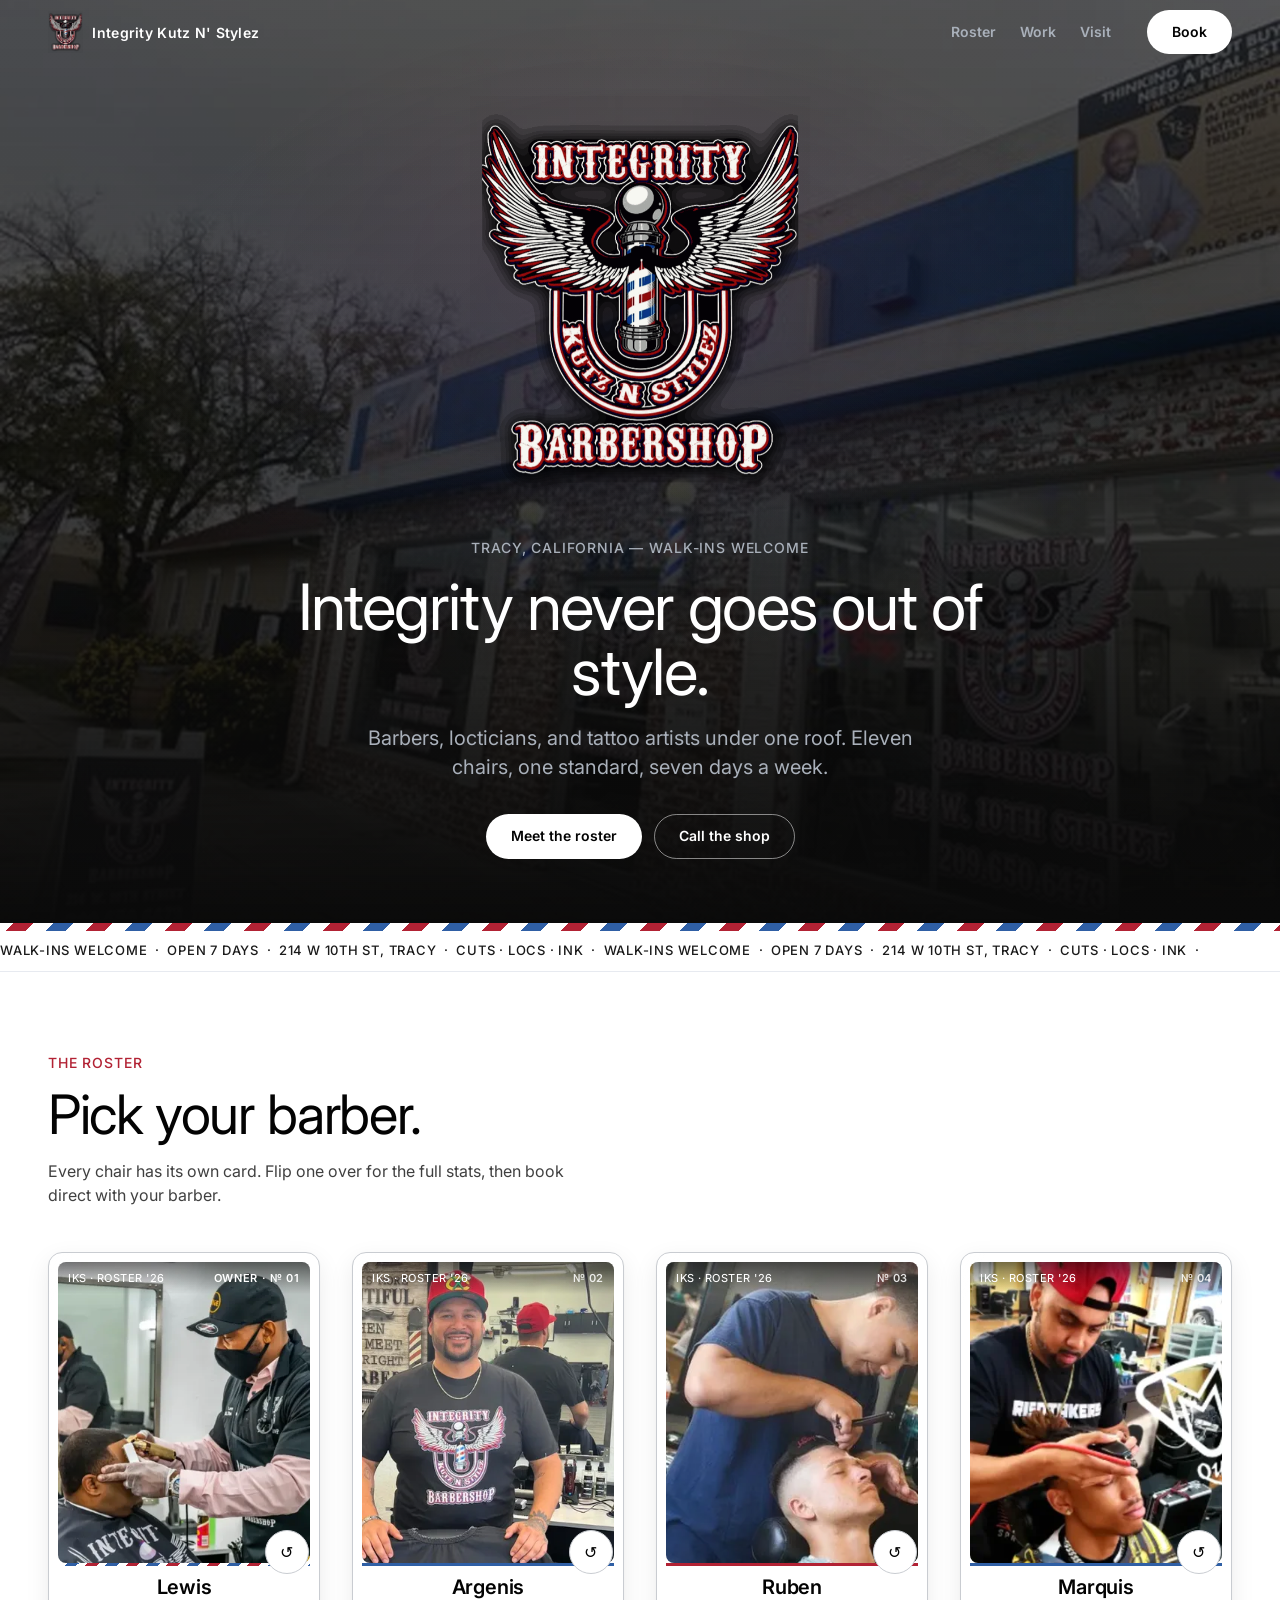
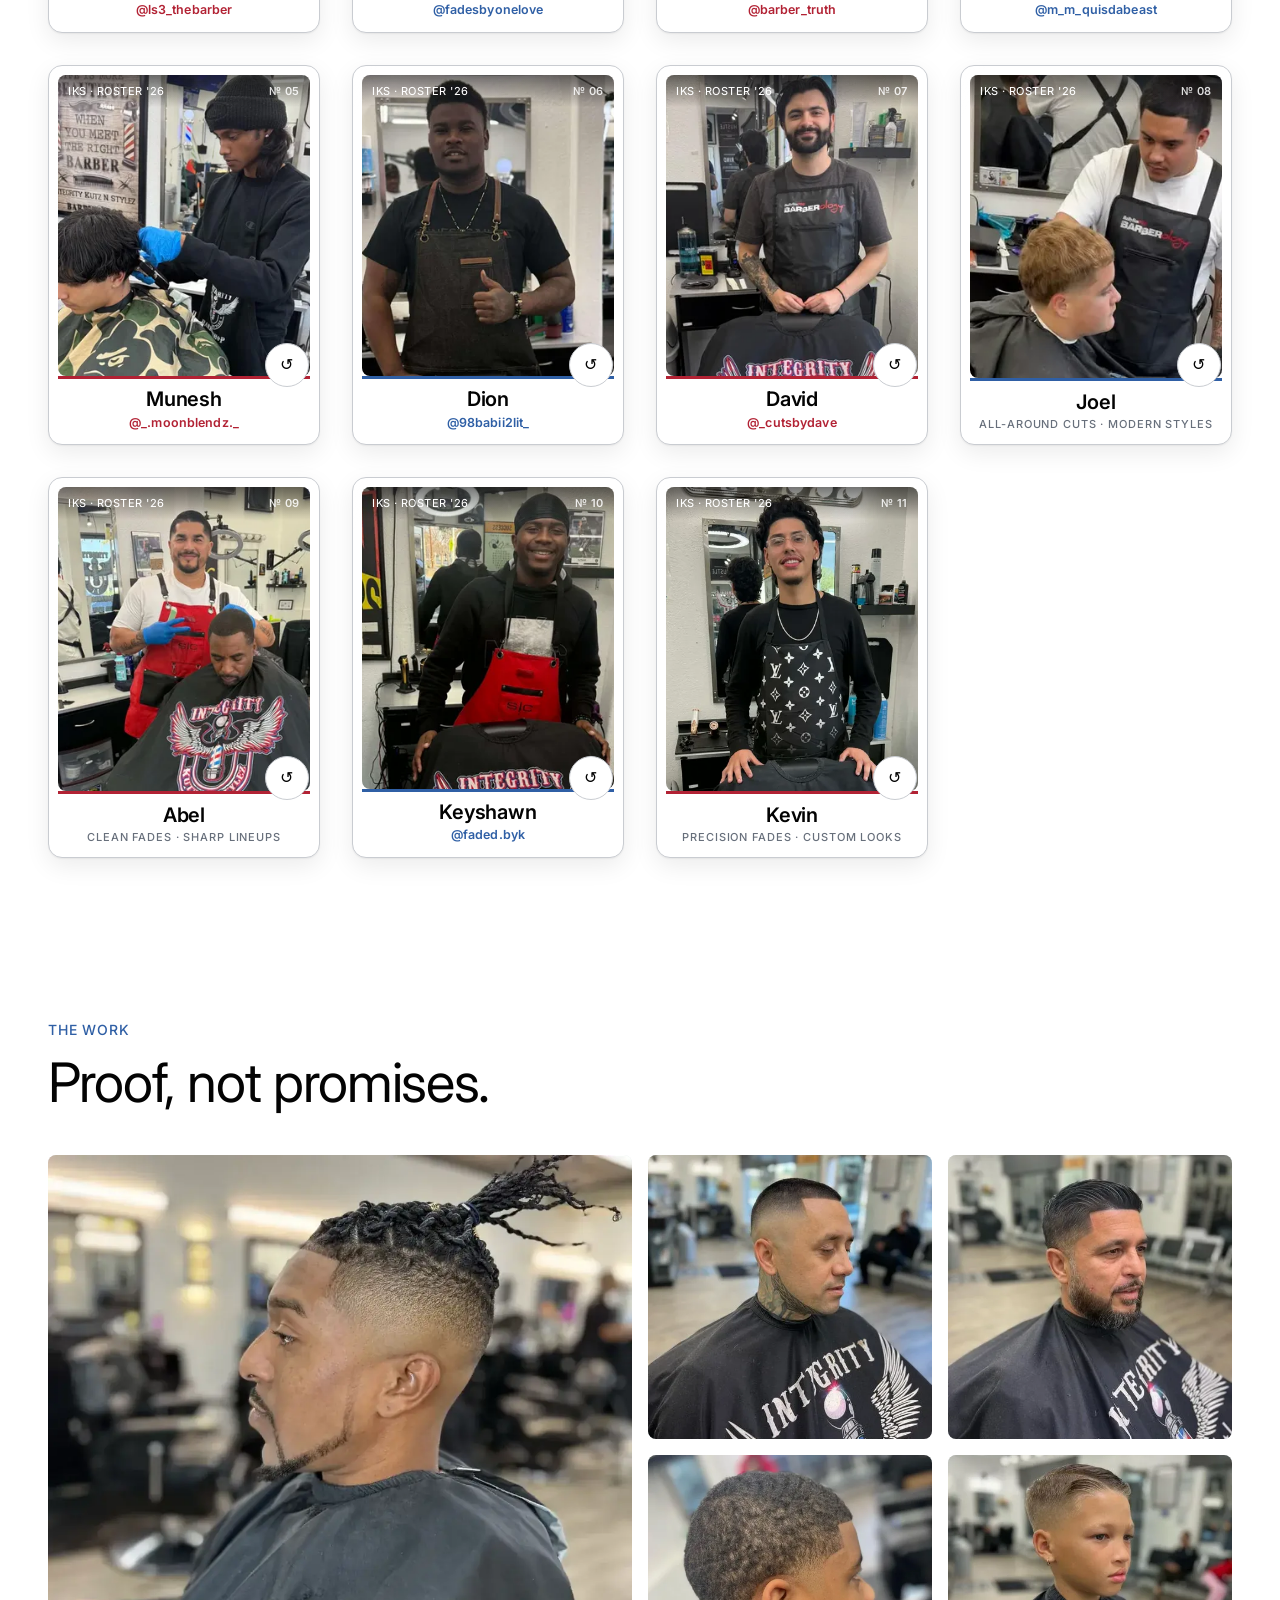
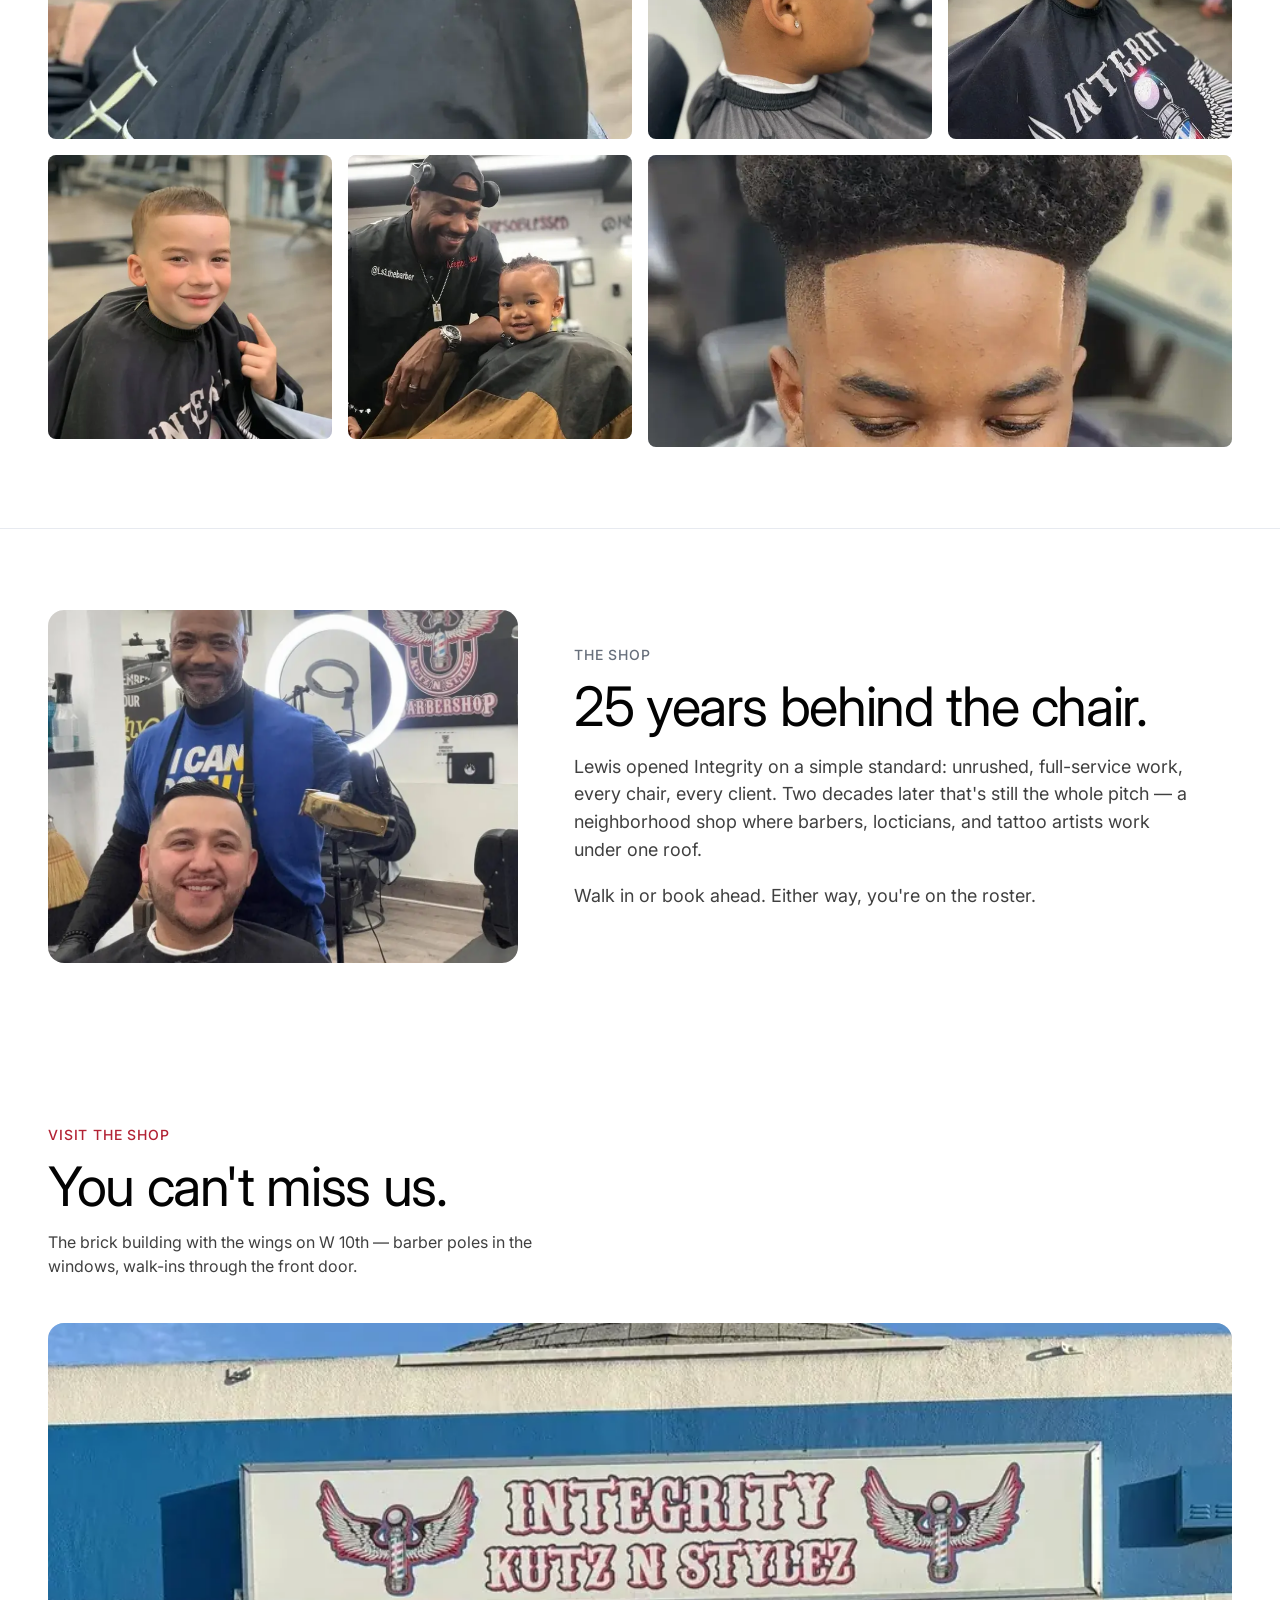
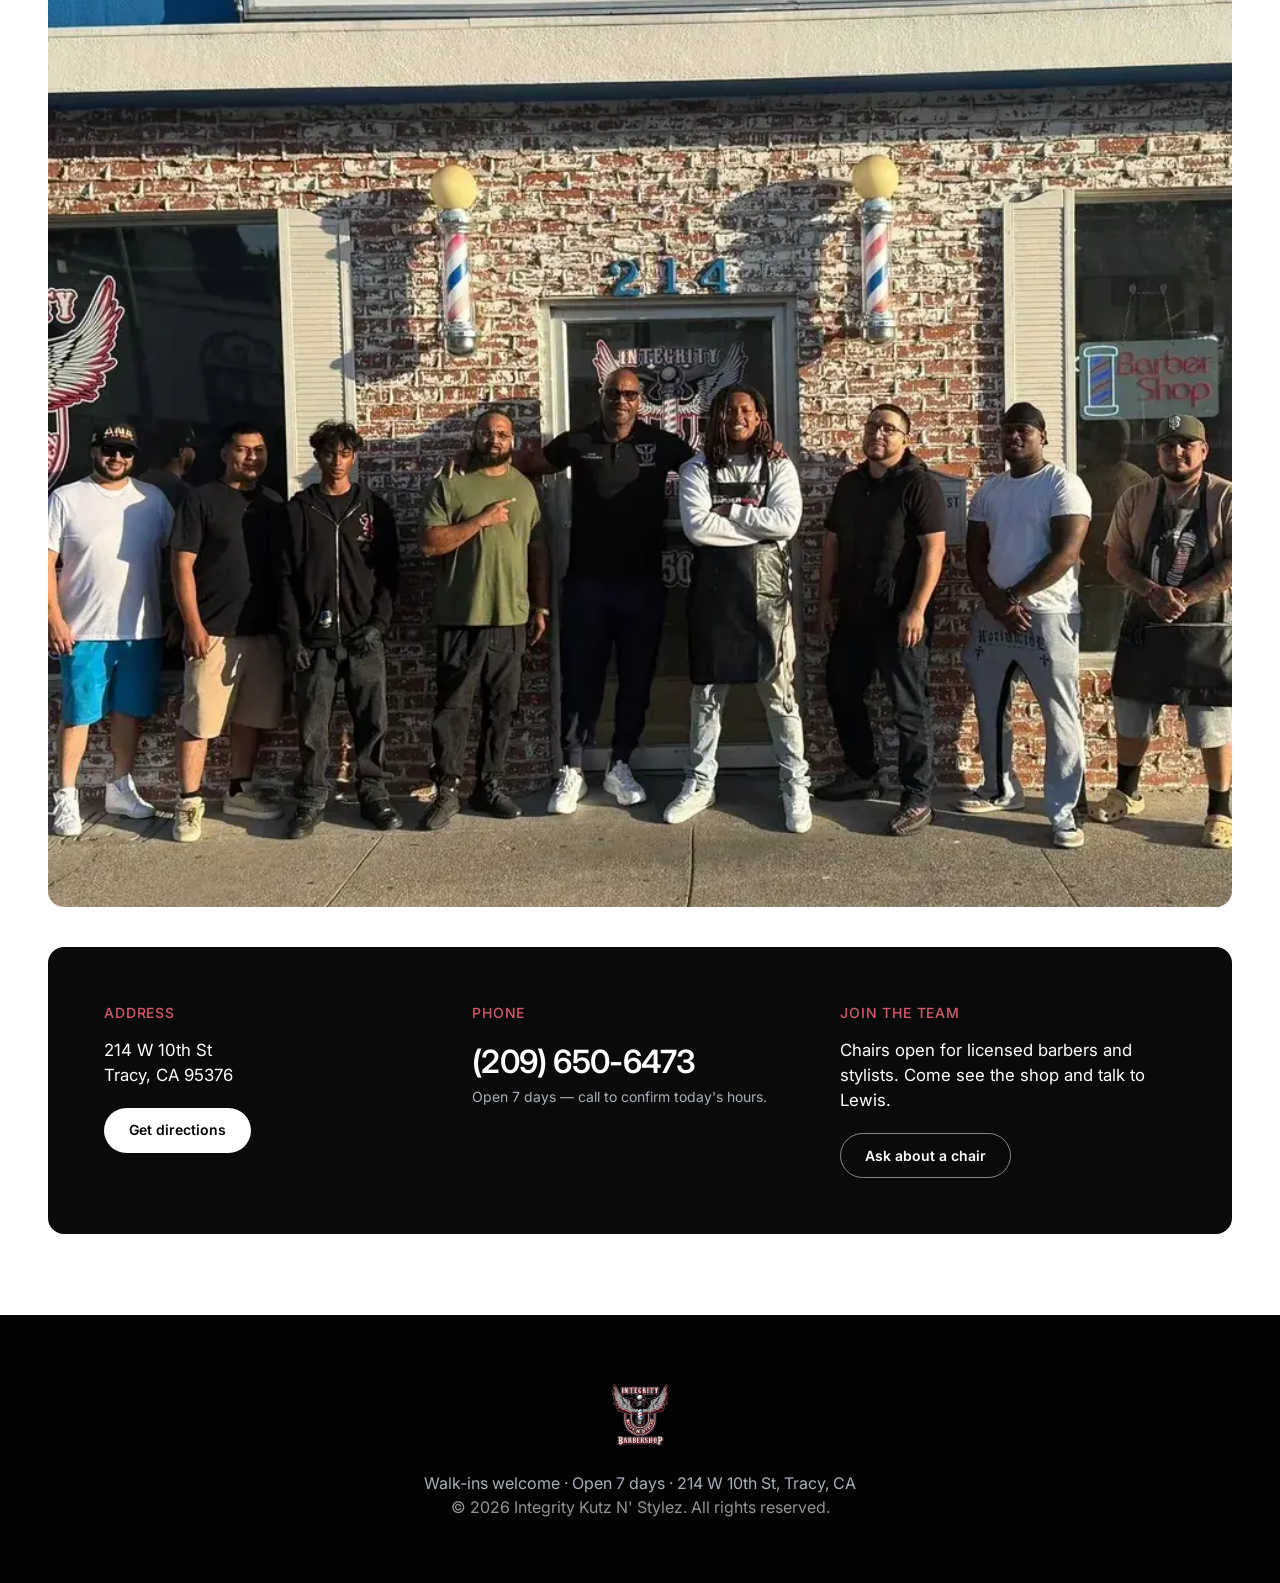
==== commit 34c27abf: "perf: merge stylesheets into one file, prioritize hero logo fetch Co-Authored-By: Claude Fable 5 <no" ====
--- a/site/index.html
+++ b/site/index.html
@@ -14,10 +14,7 @@
 <link rel="preconnect" href="https://fonts.googleapis.com">
 <link rel="preconnect" href="https://fonts.gstatic.com" crossorigin>
 <link href="https://fonts.googleapis.com/css2?family=Inter:wght@400;450;500;600&display=swap" rel="stylesheet">
-<link rel="stylesheet" href="css/main.css">
-<link rel="stylesheet" href="css/cards.css">
-<link rel="stylesheet" href="css/gallery.css">
-<link rel="stylesheet" href="css/sections.css">
+<link rel="stylesheet" href="css/site.css">
 <script type="application/ld+json">
 {
   "@context": "https://schema.org",
@@ -58,7 +55,7 @@
        srcset="assets/web/shop-angle-480.webp 480w, assets/web/shop-angle-960.webp 960w, assets/web/shop-angle-1440.webp 1440w"
        sizes="100vw" alt="" aria-hidden="true" fetchpriority="high">
   <div class="hero-veil" aria-hidden="true"></div>
-  <img class="hero-logo" src="assets/web/logo-600.png" alt="" aria-hidden="true">
+  <img class="hero-logo" src="assets/web/logo-600.png" alt="" aria-hidden="true" fetchpriority="high">
   <p class="eyebrow">Tracy, California — Walk-ins welcome</p>
   <h1 class="hero-title">Integrity never goes out of style.</h1>
   <p class="hero-sub">Barbers, locticians, and tattoo artists under one roof. Eleven chairs, one standard, seven days a week.</p>
--- a/site/css/site.css
+++ b/site/css/site.css
@@ -0,0 +1,907 @@
+/* Integrity Kutz N' Stylez — editorial system per DESIGN.md (runwayml-inspired)
+   Monochrome ink-on-canvas; red/blue reserved for barber-pole brand accents. */
+
+:root {
+  --canvas: #ffffff;
+  --canvas-warm: #faf9f7;
+  --ink: #030303;
+  --ink-soft: #1a1a1a;
+  --graphite: #404040;
+  --slate: #676f7b;
+  --stone: #939393;
+  --hairline: #e7eaf0;
+  --hairline-soft: #c9ccd1;
+  --scrim: #0a0a0a;
+  --on-dark: #ffffff;
+  --on-dark-soft: #a9b0ba;
+  --red: #B22234;
+  --blue: #2F5FA5;
+  --sans: "Inter", "Helvetica Neue", Arial, sans-serif;
+  --ease-out: cubic-bezier(0.22, 1, 0.36, 1);
+  --pad: clamp(1.25rem, 4vw, 3rem);
+}
+
+*, *::before, *::after { box-sizing: border-box; }
+
+html { scroll-behavior: smooth; }
+
+body {
+  margin: 0;
+  font-family: var(--sans);
+  font-size: 1rem;
+  line-height: 1.5;
+  color: var(--graphite);
+  background: var(--canvas);
+  overflow-x: hidden;
+}
+
+img { max-width: 100%; display: block; }
+
+h1, h2, h3 {
+  font-weight: 400;
+  color: var(--ink);
+  margin: 0;
+}
+
+.visually-hidden {
+  position: absolute;
+  width: 1px; height: 1px;
+  clip-path: inset(50%);
+  overflow: hidden;
+  white-space: nowrap;
+}
+
+.container {
+  max-width: 1280px;
+  margin: 0 auto;
+  padding-left: var(--pad);
+  padding-right: var(--pad);
+}
+
+/* ---------- Type roles ---------- */
+
+.display {
+  font-size: clamp(2.2rem, 5vw, 3.4rem);
+  line-height: 1.02;
+  letter-spacing: -0.025em;
+}
+
+.eyebrow {
+  margin: 0 0 0.9rem;
+  font-size: 0.875rem;
+  font-weight: 500;
+  line-height: 1.43;
+  letter-spacing: 0.06em;
+  text-transform: uppercase;
+  color: var(--slate);
+}
+
+.eyebrow--red { color: var(--red); }
+.eyebrow--blue { color: var(--blue); }
+
+.lead {
+  font-size: 1.125rem;
+  line-height: 1.55;
+  color: var(--graphite);
+  max-width: 56ch;
+}
+
+/* ---------- Pills ---------- */
+
+.pill {
+  display: inline-flex;
+  align-items: center;
+  justify-content: center;
+  min-height: 44px;
+  padding: 0.7rem 1.5rem;
+  border-radius: 9999px;
+  border: 1px solid transparent;
+  font-family: var(--sans);
+  font-size: 0.875rem;
+  font-weight: 600;
+  line-height: 1.43;
+  text-decoration: none;
+  cursor: pointer;
+  transition: transform 150ms var(--ease-out), background-color 150ms, color 150ms, border-color 150ms;
+}
+
+.pill:active { transform: scale(0.97); }
+
+.pill--primary { background: var(--ink); color: var(--on-dark); }
+.pill--primary:hover { background: var(--graphite); }
+
+.pill--on-dark { background: var(--on-dark); color: var(--ink); }
+.pill--on-dark:hover { background: var(--hairline); }
+
+.pill--ghost { border-color: var(--ink); color: var(--ink); background: transparent; }
+.pill--ghost:hover { background: var(--ink); color: var(--on-dark); }
+
+.pill--ghost-dark { border-color: rgba(255, 255, 255, 0.5); color: var(--on-dark); background: transparent; }
+.pill--ghost-dark:hover { border-color: var(--on-dark); background: rgba(255, 255, 255, 0.08); }
+
+/* ---------- Header ---------- */
+
+.site-header {
+  position: fixed;
+  top: 0; left: 0; right: 0;
+  z-index: 100;
+  display: flex;
+  align-items: center;
+  gap: clamp(1rem, 3vw, 2.25rem);
+  height: 64px;
+  padding: 0 var(--pad);
+  color: var(--on-dark);
+  transition: background-color 250ms;
+}
+
+.site-header.is-solid { background: var(--scrim); }
+
+.brand {
+  display: flex;
+  align-items: center;
+  gap: 0.6rem;
+  margin-right: auto;
+  text-decoration: none;
+  color: var(--on-dark);
+}
+
+.brand img { height: 42px; width: auto; }
+
+.brand span {
+  font-size: 0.875rem;
+  font-weight: 600;
+  letter-spacing: 0.02em;
+}
+
+.site-nav { display: flex; gap: clamp(0.75rem, 2vw, 1.5rem); }
+
+.site-nav a {
+  color: var(--on-dark-soft);
+  text-decoration: none;
+  font-size: 0.875rem;
+  font-weight: 600;
+  line-height: 1.43;
+  padding: 0.5rem 0;
+  transition: color 150ms;
+}
+.site-nav a:hover { color: var(--on-dark); }
+
+@media (max-width: 640px) {
+  .site-nav { display: none; }
+  .brand span { display: none; }
+}
+
+/* ---------- Hero ---------- */
+
+.hero {
+  position: relative;
+  isolation: isolate;
+  background: var(--scrim);
+  color: var(--on-dark);
+  min-height: 100svh;
+  display: flex;
+  flex-direction: column;
+  align-items: center;
+  justify-content: center;
+  text-align: center;
+  padding: 6rem var(--pad) 4rem;
+}
+
+.hero-photo {
+  position: absolute;
+  inset: 0;
+  z-index: -2;
+  width: 100%;
+  height: 100%;
+  object-fit: cover;
+  opacity: 0;
+  animation: heroPhoto 1400ms ease 200ms forwards;
+}
+
+@keyframes heroPhoto {
+  to { opacity: 1; }
+}
+
+.hero-veil {
+  position: absolute;
+  inset: 0;
+  z-index: -1;
+  background:
+    radial-gradient(ellipse 70% 55% at 50% 38%, rgba(47, 95, 165, 0.14), transparent 60%),
+    radial-gradient(ellipse 55% 45% at 50% 30%, rgba(178, 34, 52, 0.10), transparent 65%),
+    linear-gradient(180deg, rgba(10, 10, 10, 0.68) 0%, rgba(10, 10, 10, 0.78) 55%, var(--scrim) 100%);
+}
+
+.hero-logo {
+  width: clamp(200px, 30vw, 340px);
+  height: auto;
+  opacity: 0;
+  animation: heroRise 800ms var(--ease-out) 100ms forwards;
+}
+
+.hero .eyebrow {
+  color: var(--on-dark-soft);
+  margin: 2rem 0 1rem;
+  opacity: 0;
+  animation: heroRise 700ms var(--ease-out) 300ms forwards;
+}
+
+.hero-title {
+  color: var(--on-dark);
+  font-size: clamp(2.4rem, 6vw, 4rem);
+  line-height: 1.02;
+  letter-spacing: -0.025em;
+  max-width: 18ch;
+  opacity: 0;
+  animation: heroRise 700ms var(--ease-out) 420ms forwards;
+}
+
+.hero-sub {
+  margin: 1.25rem 0 2rem;
+  font-size: 1.25rem;
+  line-height: 1.45;
+  color: var(--on-dark-soft);
+  max-width: 44ch;
+  opacity: 0;
+  animation: heroRise 700ms var(--ease-out) 540ms forwards;
+}
+
+.hero-ctas {
+  display: flex;
+  gap: 0.75rem;
+  flex-wrap: wrap;
+  justify-content: center;
+  opacity: 0;
+  animation: heroRise 700ms var(--ease-out) 660ms forwards;
+}
+
+@keyframes heroRise {
+  from { opacity: 0; transform: translateY(18px); }
+  to { opacity: 1; transform: none; }
+}
+
+/* animated barber-pole stripe — the one loud brand moment */
+.pole-stripe {
+  height: 8px;
+  background: repeating-linear-gradient(
+    -45deg,
+    var(--red) 0 14px,
+    #ffffff 14px 28px,
+    var(--blue) 28px 42px,
+    #ffffff 42px 56px
+  );
+  background-size: 200% 100%;
+  animation: pole 18s linear infinite;
+}
+
+@keyframes pole {
+  to { background-position-x: -158.4px; }
+}
+
+/* ---------- Ticker ---------- */
+
+.ticker {
+  border-bottom: 1px solid var(--hairline);
+  background: var(--canvas);
+  overflow: hidden;
+  padding: 0.65rem 0;
+}
+
+.ticker-track {
+  display: flex;
+  width: max-content;
+  white-space: nowrap;
+  font-size: 0.8125rem;
+  font-weight: 500;
+  letter-spacing: 0.06em;
+  text-transform: uppercase;
+  color: var(--ink-soft);
+  animation: marquee 40s linear infinite;
+}
+
+.ticker:hover .ticker-track { animation-play-state: paused; }
+
+@keyframes marquee {
+  to { transform: translateX(-50%); }
+}
+
+/* ---------- Section scaffolding ---------- */
+
+section { padding: clamp(4rem, 9vh, 6rem) 0; }
+
+.section-head { margin-bottom: clamp(2rem, 5vh, 3rem); }
+
+.section-note { max-width: 52ch; margin: 1rem 0 0; color: var(--graphite); }
+
+.reveal {
+  opacity: 0;
+  transform: translateY(22px);
+  transition: opacity 600ms var(--ease-out), transform 600ms var(--ease-out);
+}
+.reveal.is-in { opacity: 1; transform: none; }
+
+/* ---------- Reduced motion ---------- */
+
+@media (prefers-reduced-motion: reduce) {
+  html { scroll-behavior: auto; }
+  .hero-logo, .hero .eyebrow, .hero-title, .hero-sub, .hero-ctas, .hero-photo { animation: none; opacity: 1; }
+  .pole-stripe { animation: none; }
+  .ticker-track { animation: none; }
+  .reveal { opacity: 1; transform: none; transition: none; }
+}
+/* Roster trading cards — 2.5x3.5 cardstock, alternating red/blue trims */
+
+.roster { background: var(--canvas); }
+
+.card-grid {
+  list-style: none;
+  margin: 0;
+  padding: 0;
+  display: grid;
+  grid-template-columns: repeat(auto-fill, minmax(240px, 1fr));
+  gap: clamp(1.25rem, 2.5vw, 2rem);
+}
+
+/* mobile: swipeable snap carousel with edge peek */
+@media (max-width: 719px) {
+  .card-grid {
+    display: flex;
+    overflow-x: auto;
+    scroll-snap-type: x mandatory;
+    scroll-padding-left: var(--pad);
+    gap: 1rem;
+    margin: 0 calc(-1 * var(--pad));
+    padding: 0.85rem var(--pad) 1.4rem;
+    -webkit-overflow-scrolling: touch;
+  }
+  .card-grid::-webkit-scrollbar { display: none; }
+  .tcard {
+    flex: 0 0 min(74vw, 300px);
+    scroll-snap-align: start;
+  }
+}
+
+.swipe-hint {
+  display: none;
+  margin: 0.25rem 0 0;
+  font-size: 0.8125rem;
+  color: var(--stone);
+}
+@media (max-width: 719px) { .swipe-hint { display: block; } }
+
+/* ---------- Card shell ---------- */
+
+.tcard {
+  perspective: 1400px;
+  position: relative;
+}
+
+.tcard:hover,
+.tcard.is-flipped { z-index: 5; }
+
+.tcard-inner {
+  position: relative;
+  aspect-ratio: 5 / 7;
+  transform-style: preserve-3d;
+  transition: transform 600ms var(--ease-out);
+}
+
+.tcard.is-flipped .tcard-inner { transform: rotateY(180deg) scale(1.08); }
+
+.tcard-face {
+  position: absolute;
+  inset: 0;
+  backface-visibility: hidden;
+  border-radius: 14px;
+  background: var(--canvas);
+  border: 1px solid var(--hairline-soft);
+  box-shadow: 0 1px 2px rgba(3, 3, 3, 0.06), 0 8px 24px rgba(3, 3, 3, 0.08);
+  display: flex;
+  flex-direction: column;
+  overflow: hidden;
+}
+
+/* hover: lift + foil sheen (front only, pointer devices) */
+@media (hover: hover) {
+  .tcard:not(.is-flipped):hover .tcard-inner {
+    transform: translateY(-8px) scale(1.08) rotateX(1deg) rotateY(-1.5deg);
+  }
+  .tcard:not(.is-flipped):hover .tcard-face--front {
+    box-shadow: 0 2px 4px rgba(3, 3, 3, 0.08), 0 22px 48px rgba(3, 3, 3, 0.18);
+  }
+}
+
+.tcard.is-flipped .tcard-face--back {
+  box-shadow: 0 2px 4px rgba(3, 3, 3, 0.08), 0 22px 48px rgba(3, 3, 3, 0.18);
+}
+
+.tcard-sheen {
+  position: absolute;
+  inset: 0;
+  pointer-events: none;
+  z-index: 3;
+  background: linear-gradient(115deg, transparent 38%, rgba(255, 255, 255, 0.35) 48%, rgba(255, 255, 255, 0.08) 52%, transparent 62%);
+  background-size: 260% 100%;
+  background-position-x: 120%;
+  border-radius: 14px;
+}
+
+@media (hover: hover) {
+  .tcard:not(.is-flipped):hover .tcard-sheen {
+    animation: sheen 900ms var(--ease-out) forwards;
+  }
+}
+
+@keyframes sheen {
+  to { background-position-x: -60%; }
+}
+
+/* ---------- Front ---------- */
+
+.tcard-face--front { padding: 9px 9px 0; }
+
+.tcard-photo {
+  position: relative;
+  flex: 1;
+  min-height: 0;
+  border-radius: 8px;
+  overflow: hidden;
+  background: var(--hairline);
+}
+
+.tcard-photo img {
+  width: 100%;
+  height: 100%;
+  object-fit: cover;
+}
+
+.tcard-topline {
+  position: absolute;
+  top: 0; left: 0; right: 0;
+  z-index: 2;
+  display: flex;
+  justify-content: space-between;
+  align-items: center;
+  padding: 0.5rem 0.65rem;
+  font-size: 0.6875rem;
+  font-weight: 450;
+  letter-spacing: 0.04em;
+  text-transform: uppercase;
+  color: #ffffff;
+  background: linear-gradient(rgba(3, 3, 3, 0.55), transparent);
+}
+
+
+.tcard-num { font-weight: 600; color: rgba(255, 255, 255, 0.85); }
+
+.tcard-plate {
+  padding: 0.6rem 0.4rem 0.75rem;
+  text-align: center;
+}
+
+.tcard-plate h3 {
+  font-size: 1.25rem;
+  font-weight: 600;
+  letter-spacing: -0.01em;
+  line-height: 1.1;
+}
+
+.tcard-plate p { margin: 0.2rem 0 0; }
+
+.plate-ig {
+  font-size: 0.78rem;
+  font-weight: 600;
+  letter-spacing: 0.01em;
+  color: var(--trim);
+}
+
+.plate-spec {
+  font-size: 0.6875rem;
+  font-weight: 500;
+  letter-spacing: 0.08em;
+  text-transform: uppercase;
+  color: var(--slate);
+}
+
+/* accent trim: rule above the nameplate + № color */
+.tcard-plate { border-top: 3px solid var(--trim); }
+.tcard-face--front { --trim: var(--red); }
+.tcard--blue .tcard-face--front { --trim: var(--blue); }
+
+/* owner card: the only card trimmed with the barber-pole stripe itself */
+.tcard--owner .tcard-plate {
+  border-top: 3px solid transparent;
+  border-image: repeating-linear-gradient(-45deg, var(--red) 0 8px, #ffffff 8px 14px, var(--blue) 14px 22px, #ffffff 22px 28px) 3;
+}
+
+.tcard--owner .tcard-face--back {
+  border-top: 4px solid transparent;
+  border-image: repeating-linear-gradient(-45deg, var(--red) 0 8px, #ffffff 8px 14px, var(--blue) 14px 22px, #ffffff 22px 28px) 4;
+}
+
+.tcard--owner .tcard-num {
+  color: #ffffff;
+  letter-spacing: 0.06em;
+}
+
+.tcard--owner .tcard-back-name span { color: var(--ink-soft); }
+
+/* flip affordance */
+.tcard-flip {
+  position: absolute;
+  right: 0.65rem;
+  bottom: 3.6rem;
+  z-index: 4;
+  width: 44px;
+  height: 44px;
+  border-radius: 9999px;
+  border: 1px solid var(--hairline-soft);
+  background: var(--canvas);
+  color: var(--ink);
+  font-size: 1rem;
+  cursor: pointer;
+  display: flex;
+  align-items: center;
+  justify-content: center;
+  transition: background-color 150ms, transform 150ms var(--ease-out);
+}
+.tcard-flip:hover { background: var(--hairline); }
+.tcard-flip:focus-visible { outline: 2px solid var(--blue); outline-offset: 2px; }
+
+/* ---------- Back ---------- */
+
+.tcard-face--back {
+  transform: rotateY(180deg);
+  background: var(--canvas-warm);
+  padding: 0.8rem 0.85rem;
+  gap: 0.45rem;
+  border-top: 4px solid var(--red);
+}
+.tcard--blue .tcard-face--back { border-top-color: var(--blue); }
+
+.tcard-back-head {
+  display: flex;
+  align-items: center;
+  gap: 0.55rem;
+  padding-bottom: 0.45rem;
+  border-bottom: 1px solid var(--hairline);
+}
+
+.tcard-back-head img { height: 24px; width: auto; }
+
+.tcard-back-head .tcard-brandline {
+  font-size: 0.5938rem;
+  font-weight: 450;
+  letter-spacing: 0.08em;
+  text-transform: uppercase;
+  color: var(--stone);
+  line-height: 1.3;
+  white-space: nowrap;
+}
+
+.tcard-back-head .tcard-serial {
+  margin-left: auto;
+  font-size: 0.75rem;
+  font-weight: 600;
+  font-variant-numeric: tabular-nums;
+  color: var(--slate);
+}
+
+.tcard-back-name {
+  display: flex;
+  align-items: baseline;
+  justify-content: space-between;
+}
+
+.tcard-back-name h3 {
+  font-size: 1.1rem;
+  font-weight: 600;
+  letter-spacing: -0.01em;
+}
+
+.tcard-back-name span {
+  font-size: 0.7rem;
+  font-weight: 600;
+  letter-spacing: 0.02em;
+  color: var(--red);
+}
+.tcard--blue .tcard-back-name span { color: var(--blue); }
+
+.tcard-stats {
+  margin: 0;
+  display: grid;
+  gap: 0;
+}
+
+.tcard-stats > div {
+  display: flex;
+  justify-content: space-between;
+  align-items: baseline;
+  gap: 0.75rem;
+  padding: 0.26rem 0;
+  border-bottom: 1px solid var(--hairline);
+}
+
+.tcard-stats dt {
+  font-size: 0.5625rem;
+  font-weight: 450;
+  letter-spacing: 0.1em;
+  text-transform: uppercase;
+  color: var(--stone);
+  white-space: nowrap;
+}
+
+.tcard-stats dd {
+  margin: 0;
+  font-size: 0.66rem;
+  font-weight: 500;
+  color: var(--ink-soft);
+  text-align: right;
+  line-height: 1.35;
+}
+
+.tcard-stats dd a {
+  color: var(--blue);
+  font-weight: 600;
+  text-decoration: none;
+}
+.tcard-stats dd a:hover { text-decoration: underline; }
+
+.tcard-bio {
+  margin: 0;
+  flex: 1;
+  min-height: 0;
+  overflow: hidden;
+  font-size: 0.65rem;
+  line-height: 1.4;
+  color: var(--graphite);
+}
+
+.tcard-face--back .pill {
+  width: 100%;
+  min-height: 36px;
+  font-size: 0.75rem;
+  padding: 0.5rem 1rem;
+}
+
+.tcard-face--back .tcard-flip {
+  position: static;
+  width: auto;
+  height: auto;
+  min-height: 32px;
+  border: 0;
+  background: transparent;
+  color: var(--slate);
+  font-size: 0.72rem;
+  font-weight: 600;
+  align-self: center;
+  padding: 0.15rem 0.5rem;
+}
+.tcard-face--back .tcard-flip:hover { color: var(--ink); background: transparent; }
+
+/* stagger on scroll reveal */
+.card-grid .tcard { transition-delay: calc(var(--i, 0) * 70ms); }
+
+/* no-JS: show fronts and a plain link list; hide flip UI */
+html:not(.js) .tcard-flip { display: none; }
+.roster-fallback { display: none; }
+html:not(.js) .roster-fallback {
+  display: block;
+  columns: 2;
+  margin-top: 2rem;
+}
+html:not(.js) .roster-fallback a { color: var(--ink); }
+
+/* ---------- Reduced motion ---------- */
+
+@media (prefers-reduced-motion: reduce) {
+  .tcard-inner { transition: none; transform-style: flat; }
+  .tcard.is-flipped .tcard-inner,
+  .tcard:hover .tcard-inner { transform: none; }
+  .tcard-sheen { display: none; }
+  .tcard-face { transition: opacity 150ms; }
+  .tcard-face--back { transform: none; opacity: 0; pointer-events: none; }
+  .tcard.is-flipped .tcard-face--back { opacity: 1; pointer-events: auto; }
+  .tcard.is-flipped .tcard-face--front { opacity: 0; pointer-events: none; }
+  .card-grid .tcard { transition-delay: 0ms; }
+}
+/* Work gallery — editorial system per DESIGN.md */
+
+.work-grid {
+  display: grid;
+  grid-template-columns: repeat(2, 1fr);
+  gap: 1rem;
+}
+
+.work-tile {
+  display: block;
+  overflow: hidden;
+  aspect-ratio: 1 / 1;
+  border-radius: 8px;
+  background: var(--hairline);
+}
+
+.tile-lg,
+.tile-wide {
+  grid-column: span 2;
+}
+
+.work-tile img {
+  width: 100%;
+  height: 100%;
+  object-fit: cover;
+  transform: scale(1);
+  transition: transform 400ms var(--ease-out);
+}
+
+.work-tile:hover img,
+.work-tile:focus-visible img {
+  transform: scale(1.03);
+}
+
+@media (min-width: 900px) {
+  .work-grid {
+    grid-template-columns: repeat(4, 1fr);
+  }
+
+  .tile-lg {
+    grid-column: span 2;
+    grid-row: span 2;
+    aspect-ratio: auto;
+  }
+
+  .tile-wide {
+    grid-column: span 2;
+    aspect-ratio: 2 / 1;
+  }
+}
+
+@media (prefers-reduced-motion: reduce) {
+  .work-tile img {
+    transition: none;
+  }
+
+  .work-tile:hover img,
+  .work-tile:focus-visible img {
+    transform: none;
+  }
+}
+/* Secondary sections — editorial system per DESIGN.md: .shop, .visit, .site-footer */
+
+/* ---------- Shop ---------- */
+
+.shop {
+  background: var(--canvas);
+  border-top: 1px solid var(--hairline);
+}
+
+.shop-split {
+  display: grid;
+  grid-template-columns: 1fr;
+  gap: clamp(2rem, 5vw, 3.5rem);
+  align-items: center;
+}
+
+.shop-media {
+  order: -1;
+}
+
+.shop-media img {
+  width: 100%;
+  aspect-ratio: 4 / 3;
+  object-fit: cover;
+  border-radius: 16px;
+}
+
+.shop-copy .lead + .lead {
+  margin-top: 1rem;
+}
+
+@media (min-width: 900px) {
+  .shop-split {
+    grid-template-columns: 5fr 7fr;
+  }
+
+  .shop-media {
+    order: 0;
+  }
+}
+
+/* ---------- Visit ---------- */
+
+.visit {
+  background: var(--canvas);
+}
+
+.visit-panel {
+  display: grid;
+  grid-template-columns: 1fr;
+  gap: 2rem;
+  background: var(--scrim);
+  border-radius: 16px;
+  padding: clamp(2rem, 5vw, 3.5rem);
+  color: var(--on-dark);
+}
+
+/* red eyebrow lightened for AA on the dark panel */
+.visit-panel .eyebrow--red {
+  color: #d4596a;
+}
+
+.visit-line {
+  margin: 0;
+  font-size: 1.05rem;
+  line-height: 1.5;
+  color: var(--on-dark);
+}
+
+.visit-phone {
+  display: inline-block;
+  font-size: clamp(1.5rem, 4vw, 2rem);
+  font-weight: 600;
+  letter-spacing: -0.02em;
+  color: var(--on-dark);
+  text-decoration: none;
+  transition: color 150ms var(--ease-out);
+}
+
+.visit-phone:hover {
+  color: var(--on-dark-soft);
+}
+
+.visit-meta {
+  margin: 0;
+  font-size: 0.875rem;
+  color: var(--on-dark-soft);
+}
+
+.visit-block .pill {
+  margin-top: 1.25rem;
+}
+
+@media (min-width: 900px) {
+  .visit-panel {
+    grid-template-columns: repeat(3, 1fr);
+  }
+}
+
+/* ---------- Footer ---------- */
+
+.site-footer {
+  background: #030303;
+  color: var(--on-dark-soft);
+  text-align: center;
+  padding: 4rem 0;
+}
+
+.footer-logo {
+  height: 72px;
+  width: auto;
+  margin: 0 auto 1.25rem;
+}
+
+.site-footer p {
+  margin: 0;
+  font-size: 1rem;
+}
+
+.footer-fine {
+  font-size: 0.8125rem;
+  color: var(--stone);
+  margin-top: 1.5rem;
+}
+
+/* team photo */
+.visit-media {
+  margin-bottom: clamp(1.5rem, 4vw, 2.5rem);
+}
+
+.visit-media img {
+  display: block;
+  width: 100%;
+  aspect-ratio: 1 / 1;
+  object-fit: cover;
+  object-position: center 58%;
+  border-radius: 16px;
+  background: var(--hairline);
+}
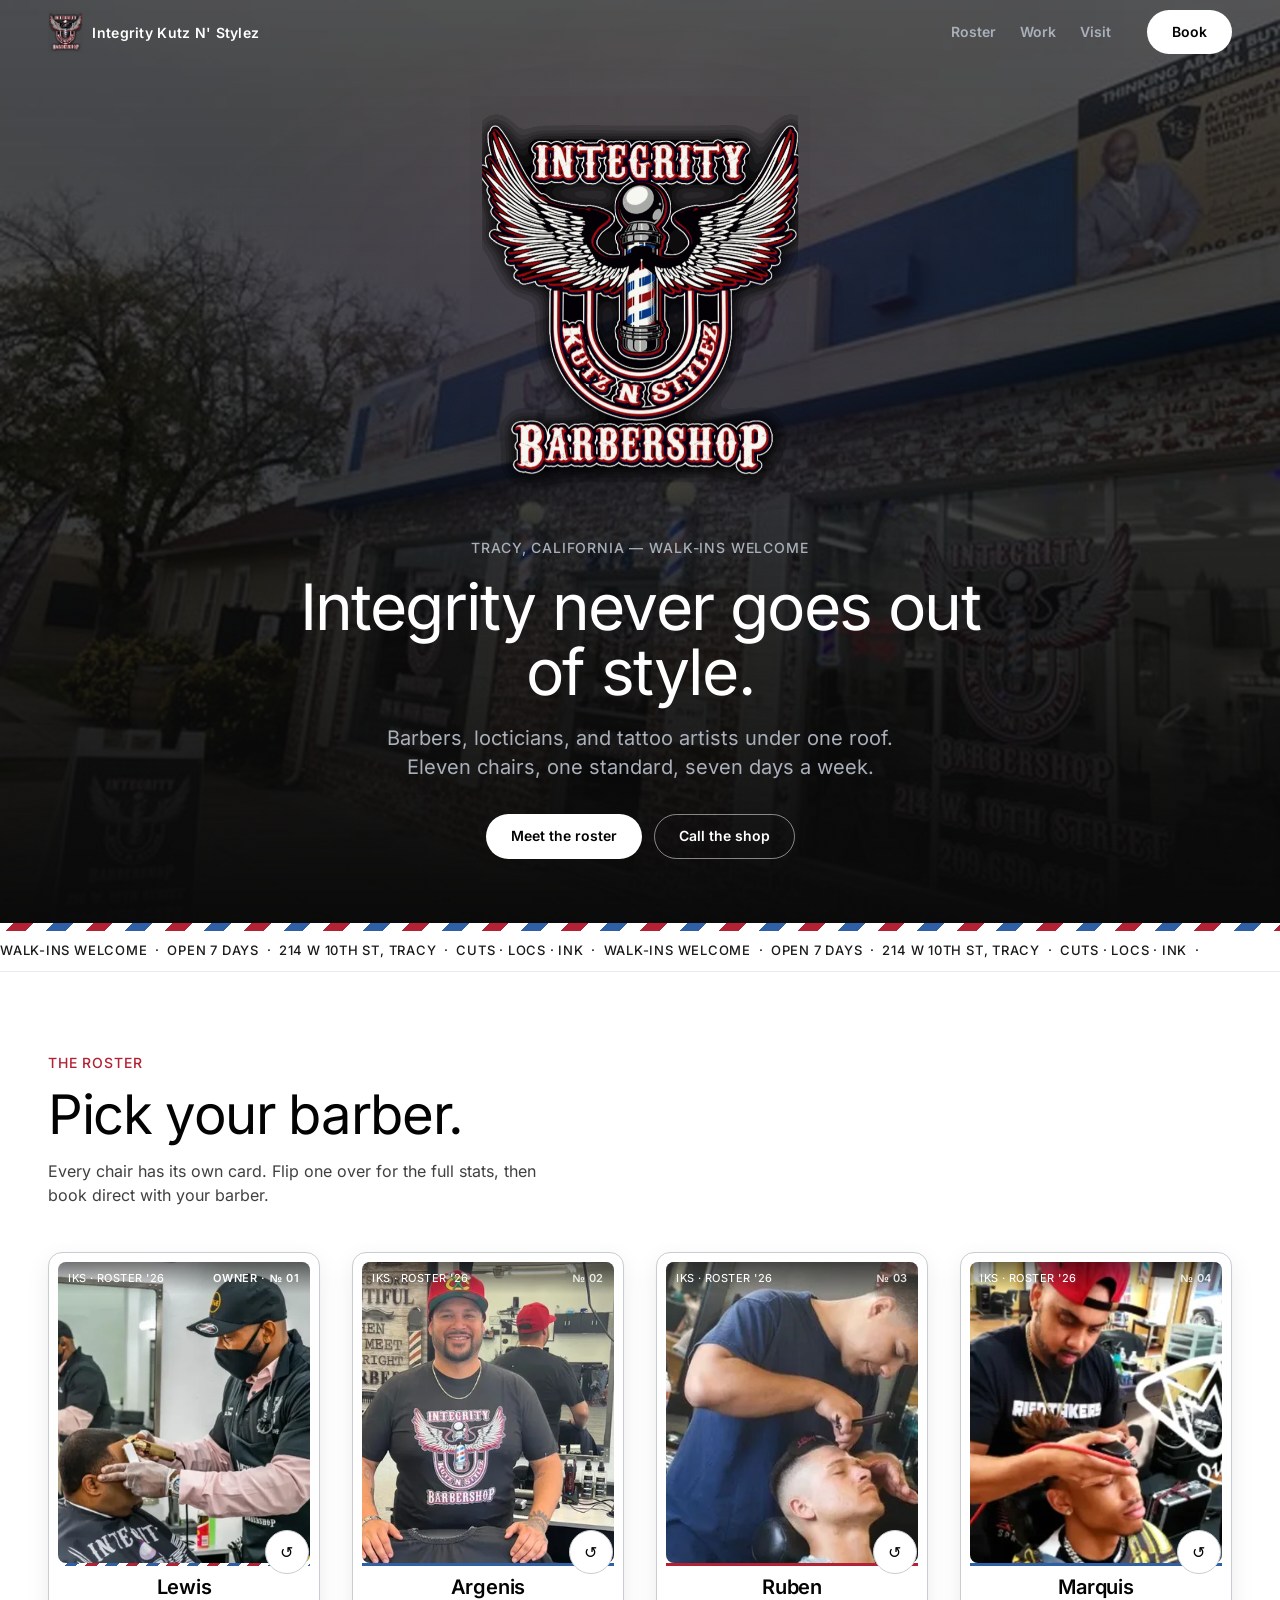
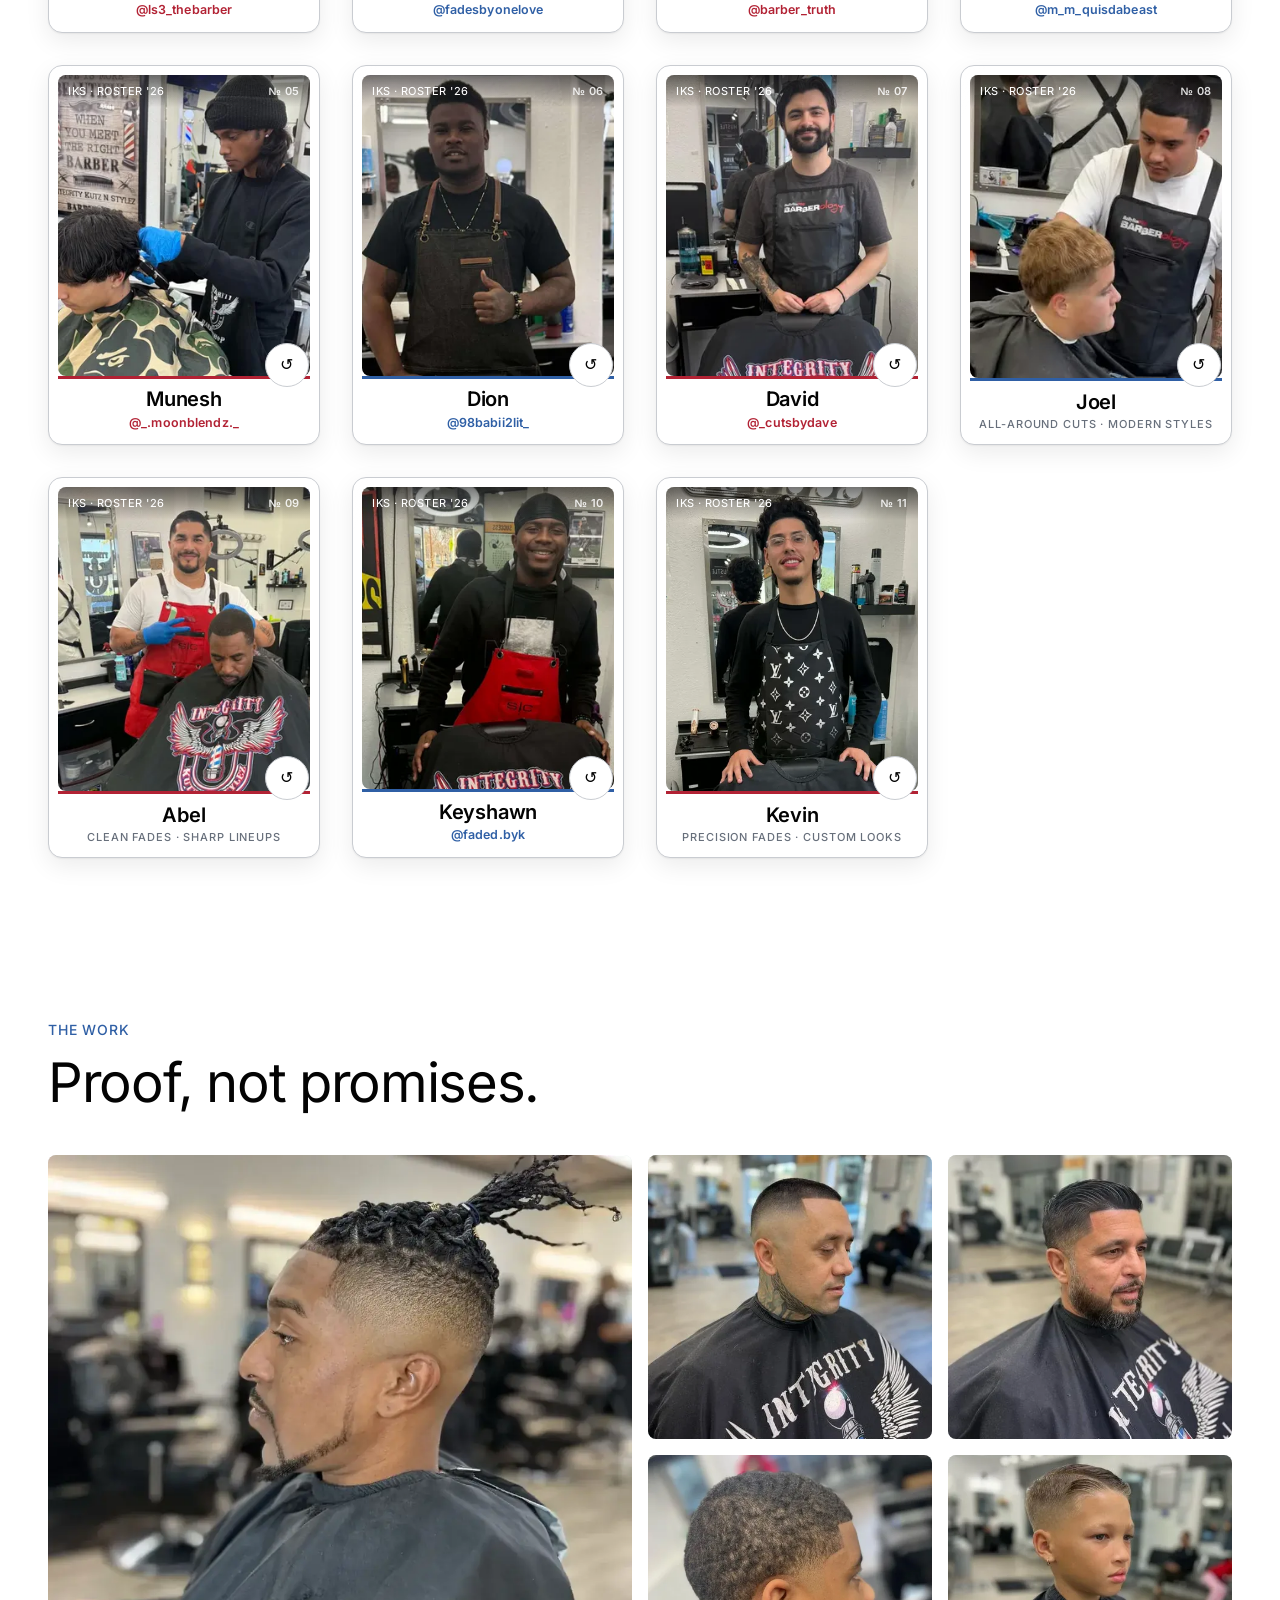
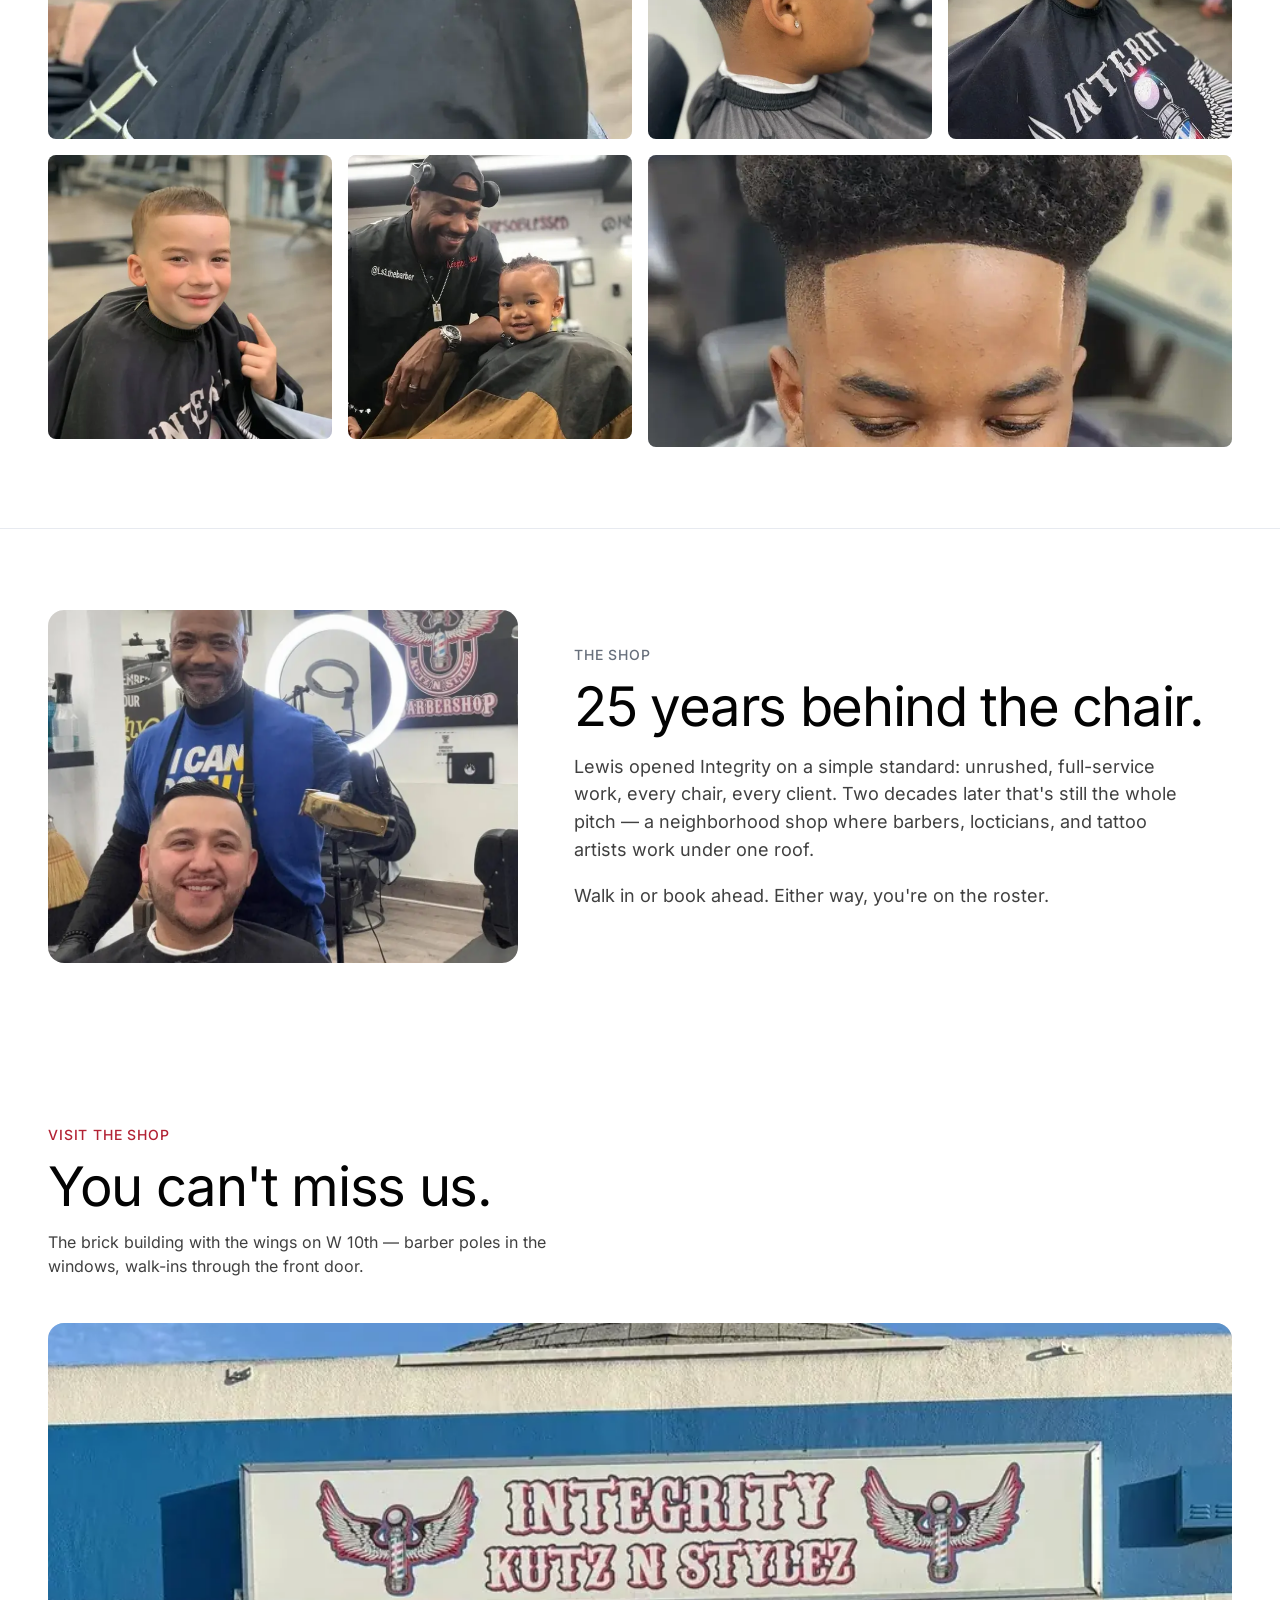
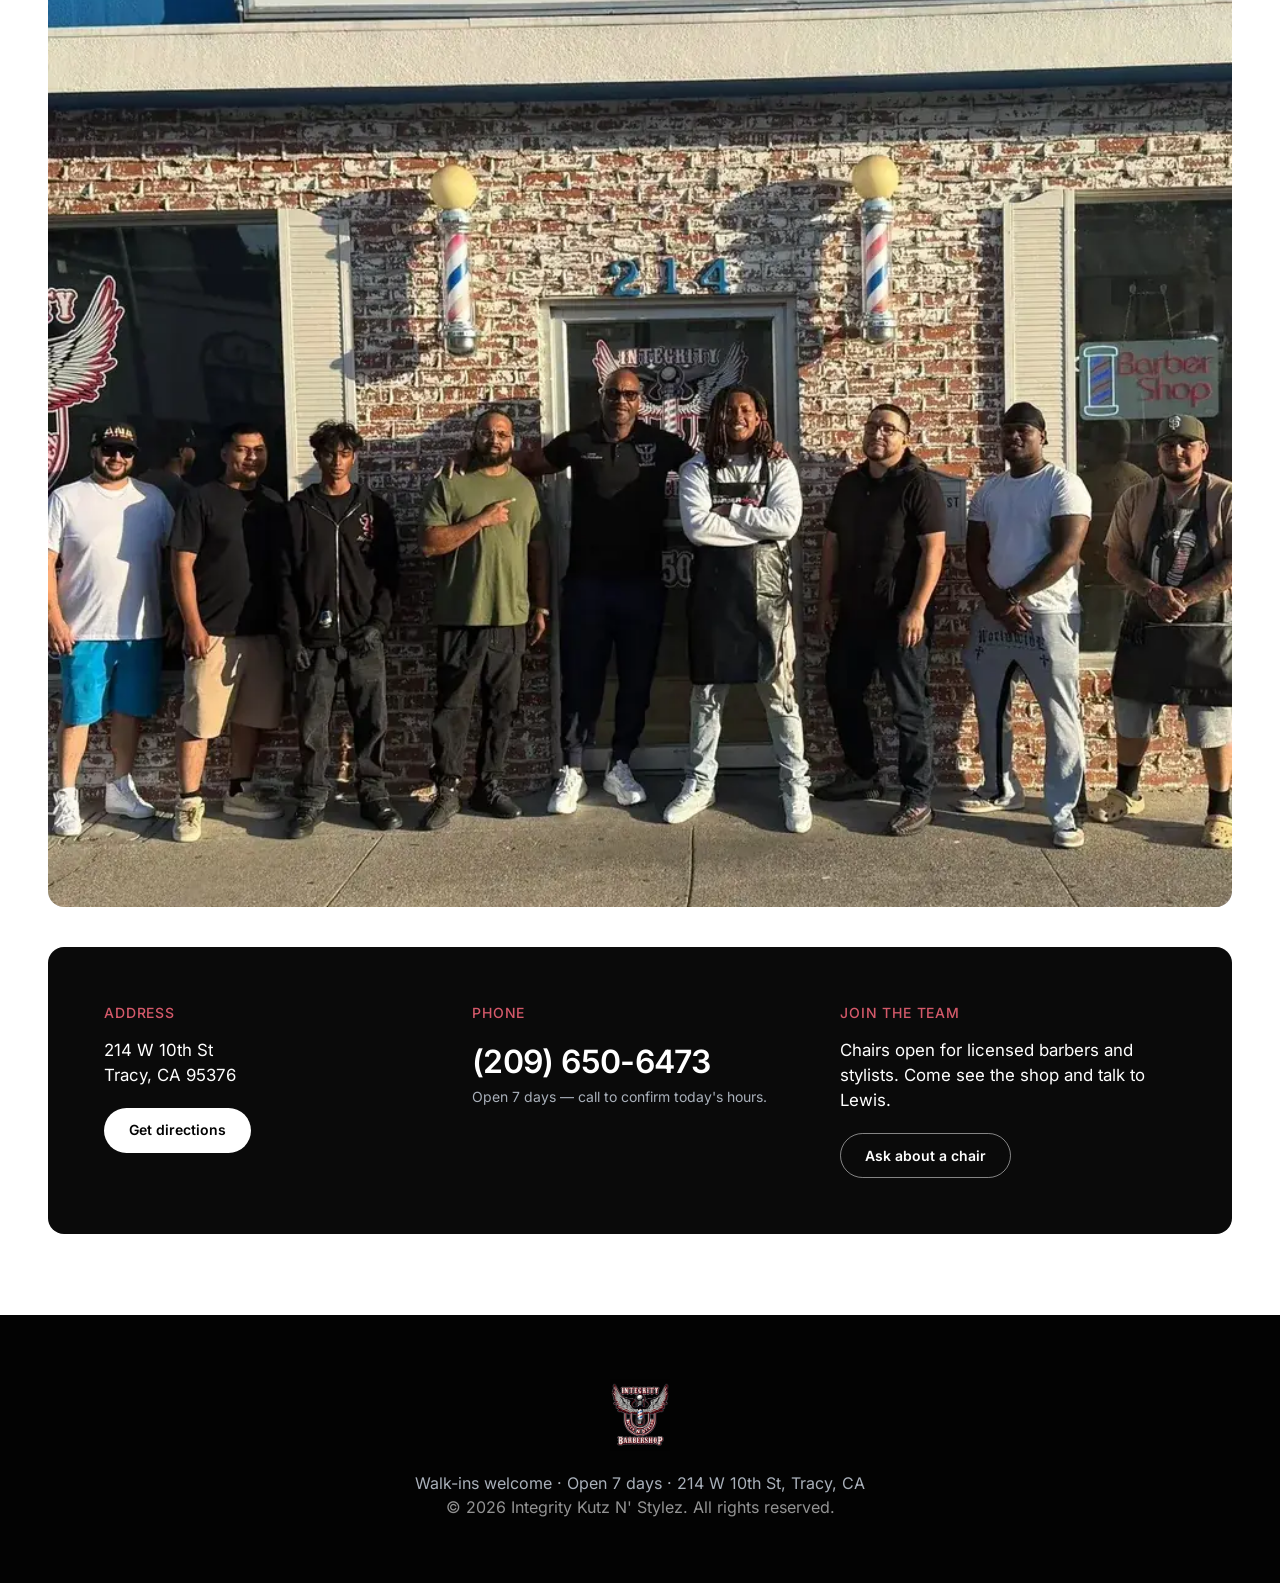
==== commit 9954384b: "perf: self-host Inter variable font, drop Google Fonts request Co-Authored-By: Claude Fable 5 <norep" ====
--- a/site/index.html
+++ b/site/index.html
@@ -11,9 +11,7 @@
 <meta property="og:description" content="Cuts, locs & ink under one roof. Pick your barber and book direct.">
 <meta property="og:image" content="assets/web/og-logo-1200x630.png">
 <meta property="og:type" content="website">
-<link rel="preconnect" href="https://fonts.googleapis.com">
-<link rel="preconnect" href="https://fonts.gstatic.com" crossorigin>
-<link href="https://fonts.googleapis.com/css2?family=Inter:wght@400;450;500;600&display=swap" rel="stylesheet">
+<link rel="preload" href="assets/fonts/inter-latin.woff2" as="font" type="font/woff2" crossorigin>
 <link rel="stylesheet" href="css/site.css">
 <script type="application/ld+json">
 {
--- a/site/css/site.css
+++ b/site/css/site.css
@@ -1,3 +1,11 @@
+@font-face {
+  font-family: 'Inter';
+  font-style: normal;
+  font-weight: 100 900;
+  font-display: swap;
+  src: url(../assets/fonts/inter-latin.woff2) format('woff2');
+}
+
 /* Integrity Kutz N' Stylez — editorial system per DESIGN.md (runwayml-inspired)
    Monochrome ink-on-canvas; red/blue reserved for barber-pole brand accents. */
 
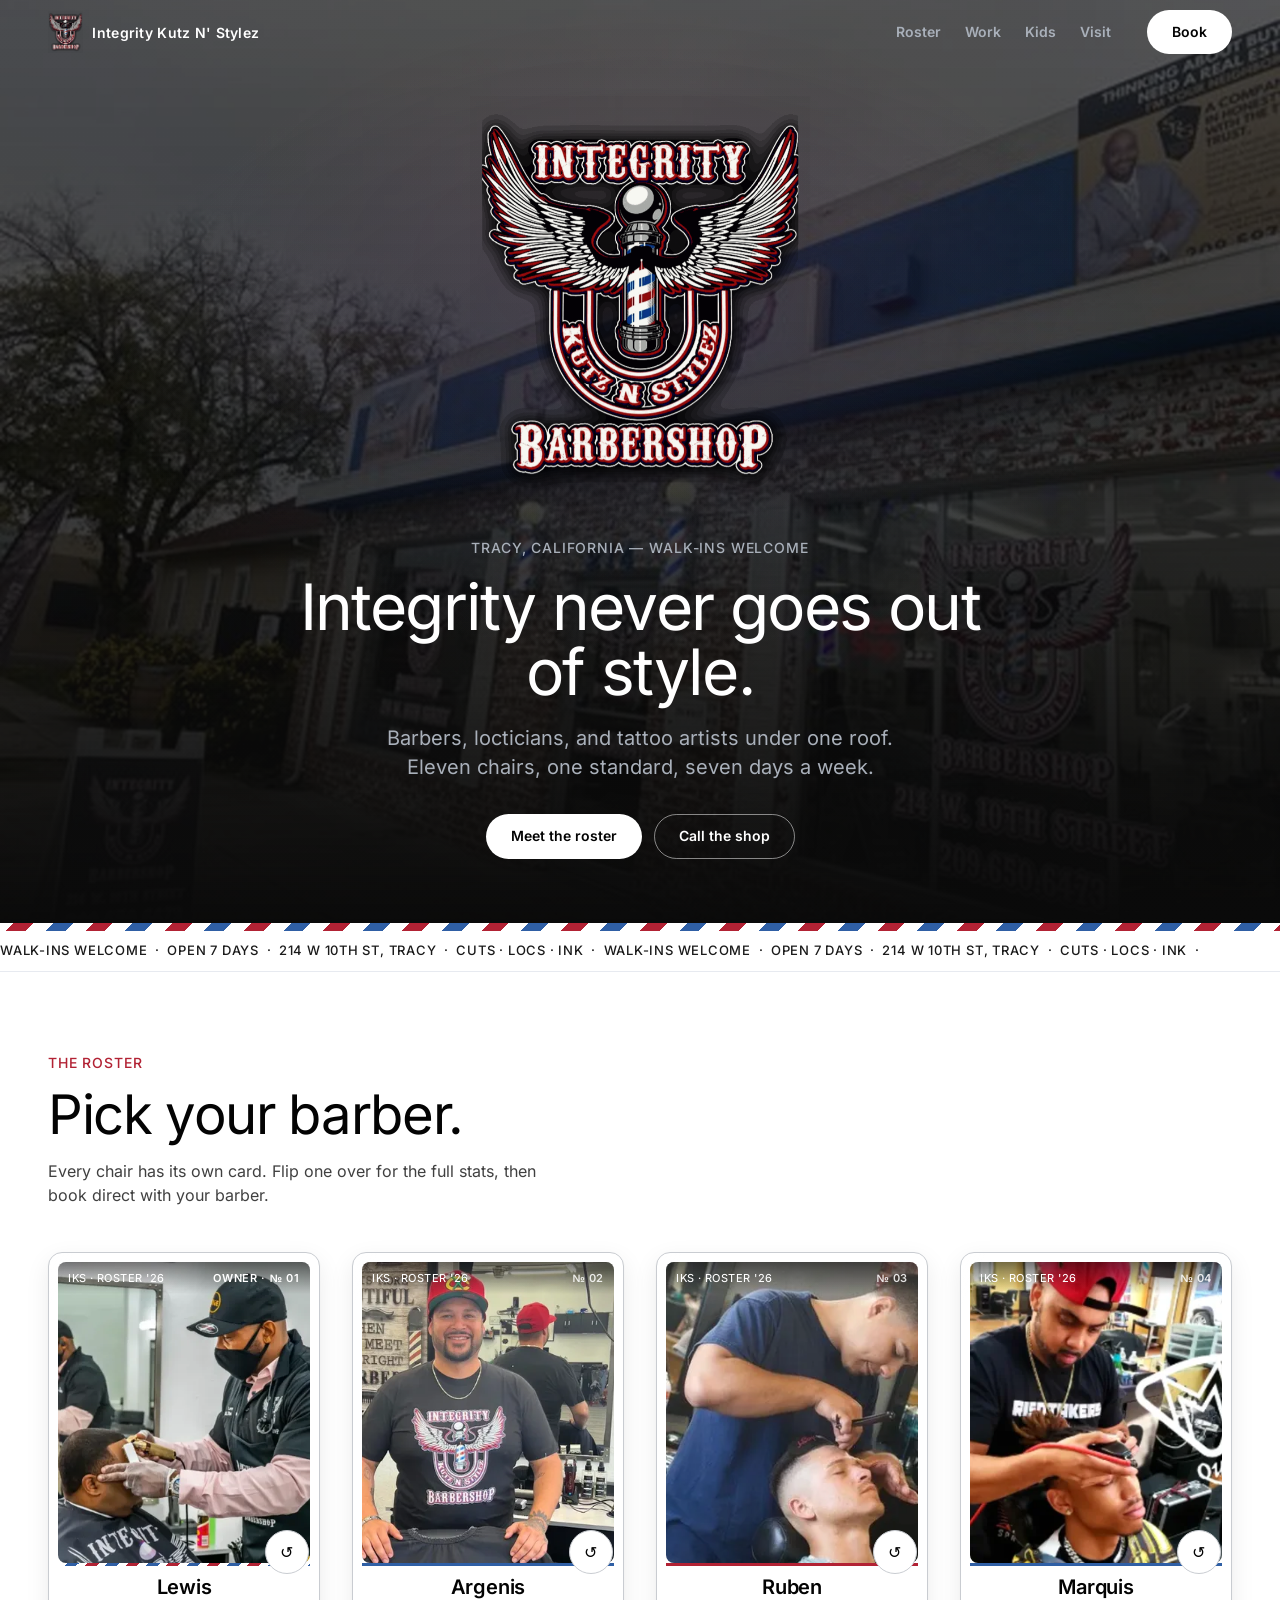
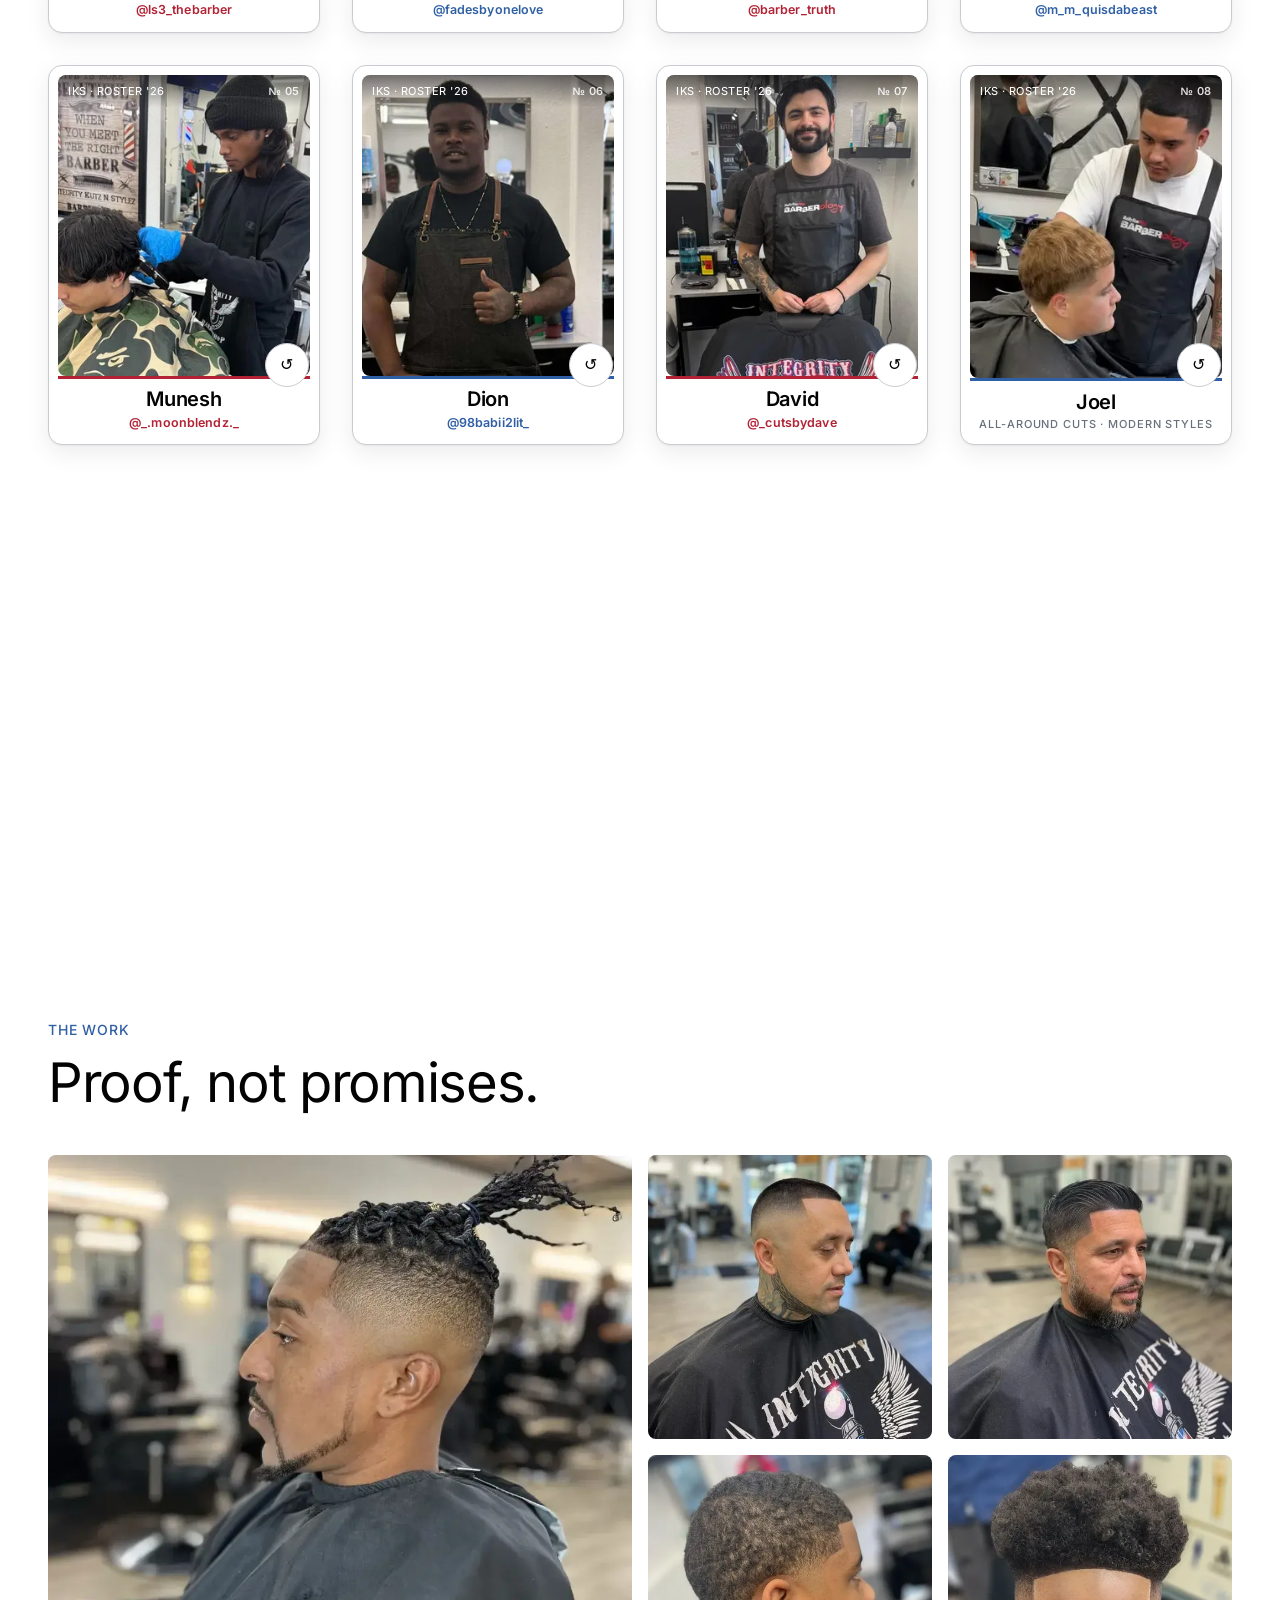
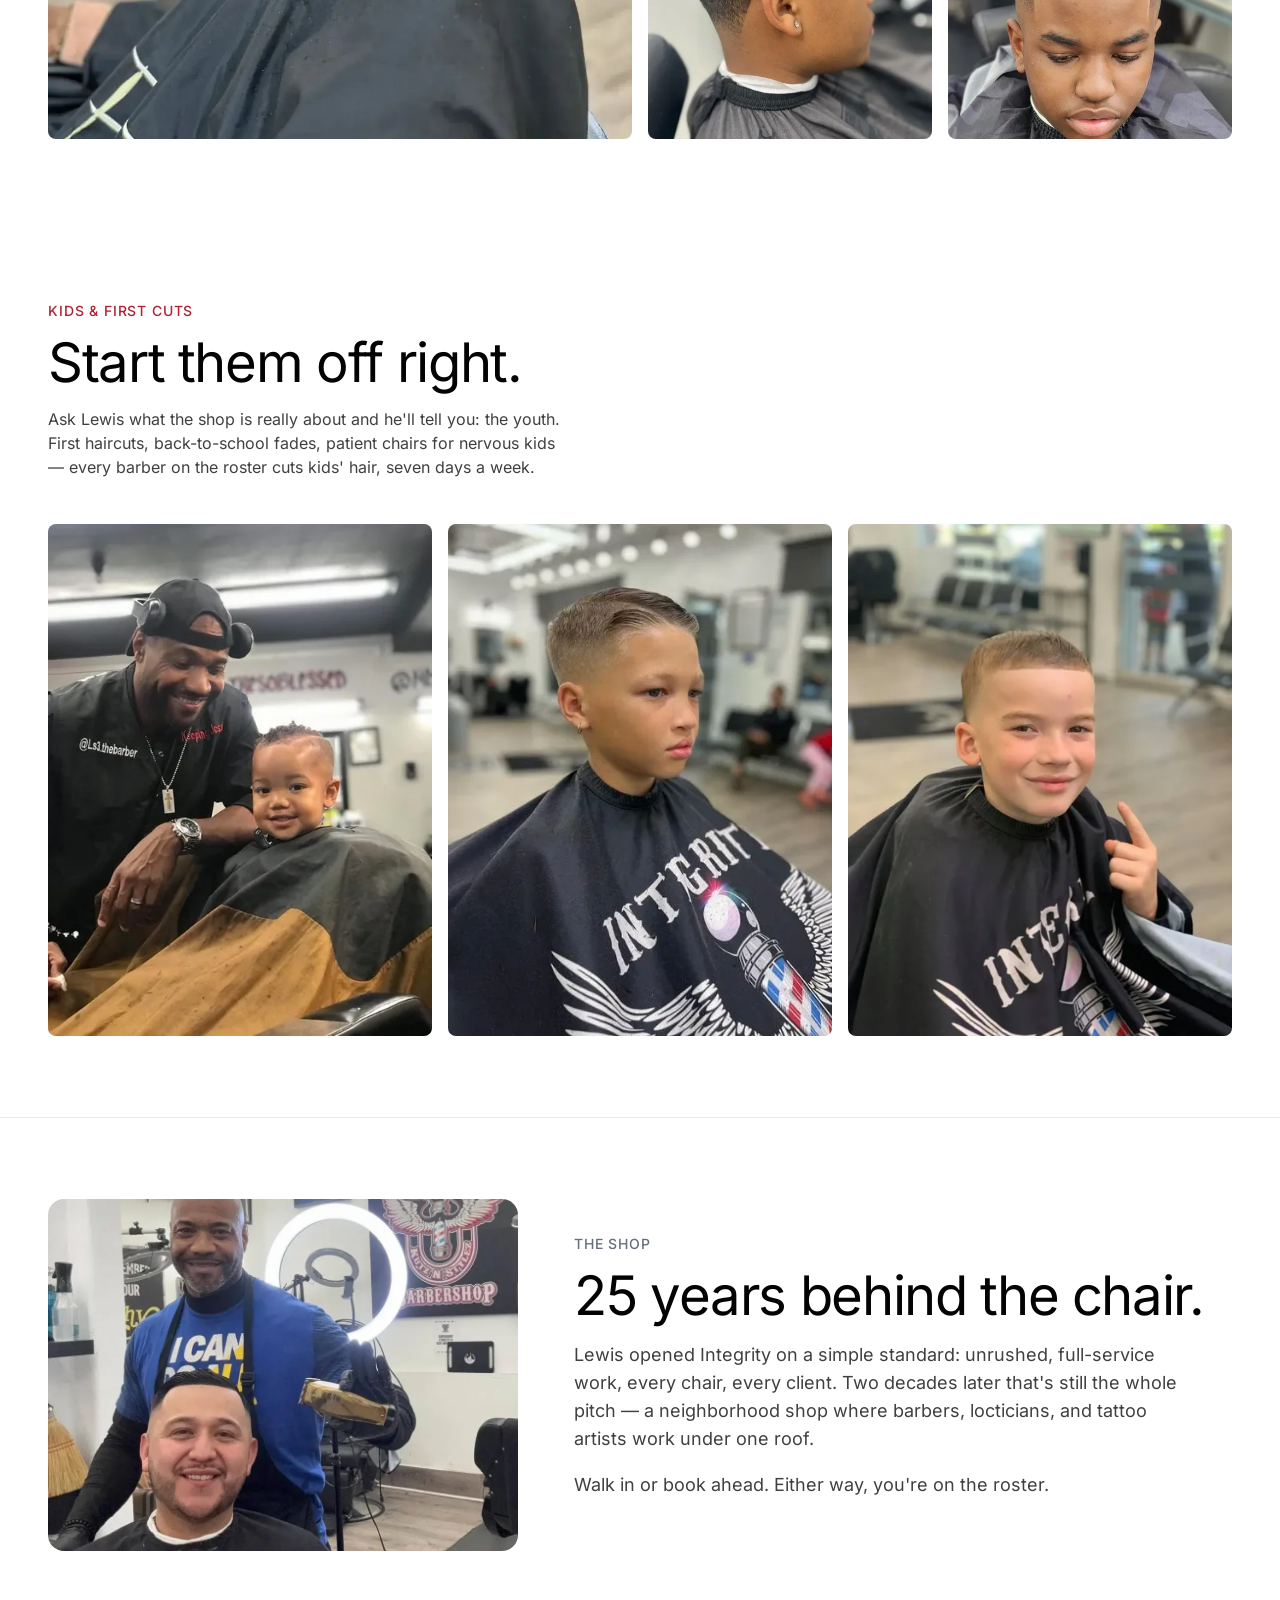
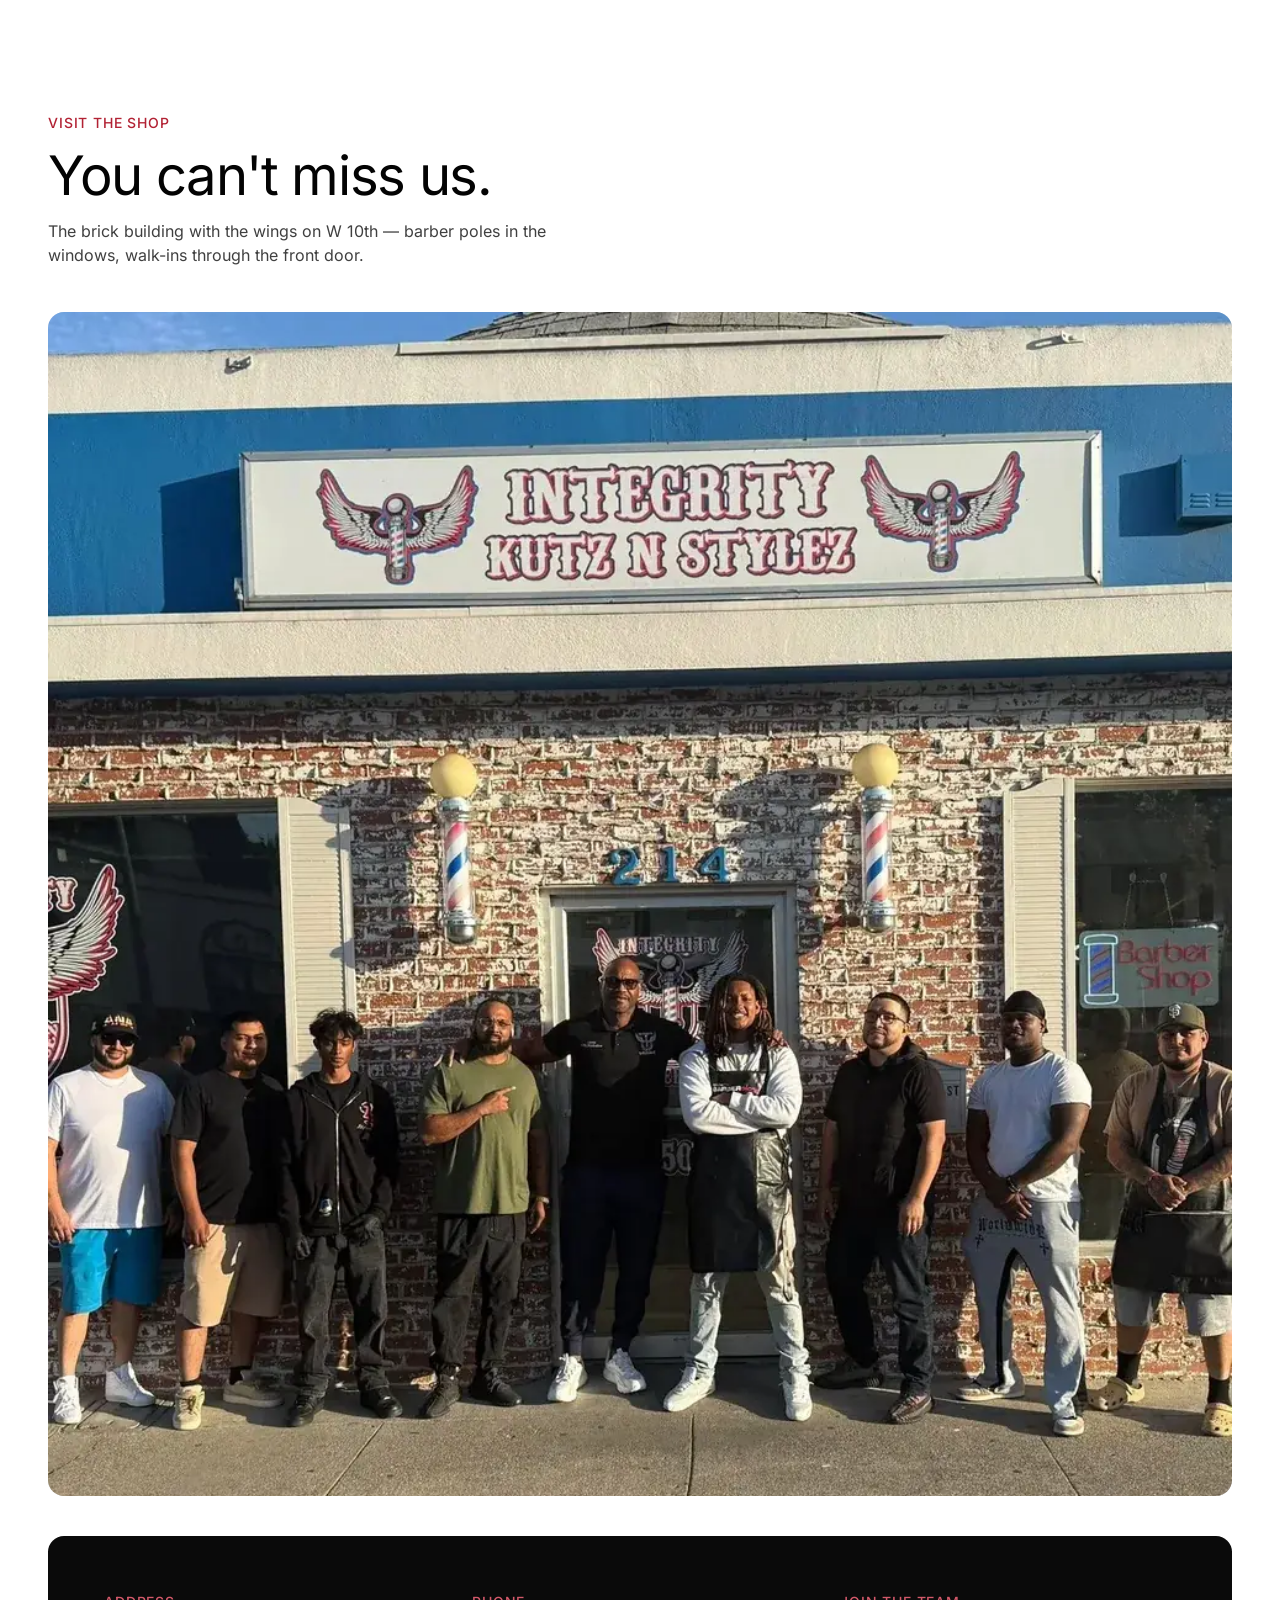
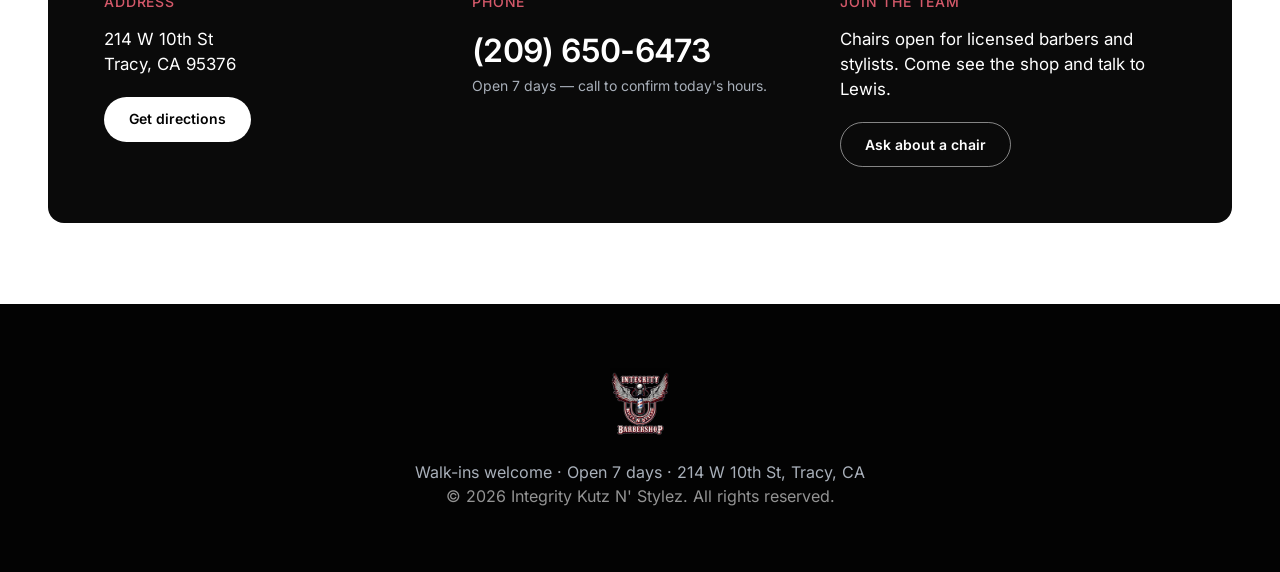
==== commit 60f53422: "Add kids & first cuts section Co-Authored-By: Claude Opus 5 <noreply@anthropic.com>" ====
--- a/site/index.html
+++ b/site/index.html
@@ -4,7 +4,7 @@
 <meta charset="UTF-8">
 <meta name="viewport" content="width=device-width, initial-scale=1">
 <title>Integrity Kutz N' Stylez — Barbershop in Tracy, CA</title>
-<meta name="description" content="Barbers, locticians, and tattoo artists under one roof in Tracy, California. Walk-ins welcome, open 7 days. Pick your barber and book direct.">
+<meta name="description" content="Barbers, locticians, and tattoo artists under one roof in Tracy, California. Kids' cuts and first haircuts welcome. Walk-ins welcome, open 7 days. Pick your barber and book direct.">
 <link rel="icon" href="assets/web/favicon-32.png" sizes="32x32">
 <link rel="apple-touch-icon" href="assets/web/favicon-180.png">
 <meta property="og:title" content="Integrity Kutz N' Stylez — Tracy, CA">
@@ -41,6 +41,7 @@
   <nav class="site-nav" aria-label="Main">
     <a href="#roster">Roster</a>
     <a href="#work">Work</a>
+    <a href="#kids">Kids</a>
     <a href="#visit">Visit</a>
   </nav>
   <a class="pill pill--on-dark" href="#roster">Book</a>
@@ -487,17 +488,29 @@
       <a class="work-tile reveal" href="assets/web/adult-textured-top-1440.webp" data-lightbox>
         <img src="assets/web/adult-textured-top-480.webp" srcset="assets/web/adult-textured-top-480.webp 480w, assets/web/adult-textured-top-960.webp 960w" sizes="(min-width: 900px) 24vw, 45vw" alt="Textured top with mid fade" loading="lazy">
       </a>
+      <a class="work-tile reveal" href="assets/web/integrity-cape-1440.webp" data-lightbox>
+        <img src="assets/web/integrity-cape-480.webp" srcset="assets/web/integrity-cape-480.webp 480w, assets/web/integrity-cape-960.webp 960w" sizes="(min-width: 900px) 24vw, 45vw" alt="Client in the Integrity cape mid-cut" loading="lazy">
+      </a>
+    </div>
+  </div>
+</section>
+
+<section class="kids" id="kids">
+  <div class="container">
+    <div class="section-head reveal">
+      <p class="eyebrow eyebrow--red">Kids &amp; first cuts</p>
+      <h2 class="display">Start them off right.</h2>
+      <p class="section-note">Ask Lewis what the shop is really about and he'll tell you: the youth. First haircuts, back-to-school fades, patient chairs for nervous kids — every barber on the roster cuts kids' hair, seven days a week.</p>
+    </div>
+    <div class="kids-grid">
+      <a class="work-tile reveal" href="assets/web/kids-side-profile-1440.webp" data-lightbox>
+        <img src="assets/web/kids-side-profile-480.webp" srcset="assets/web/kids-side-profile-480.webp 480w, assets/web/kids-side-profile-960.webp 960w" sizes="(min-width: 900px) 30vw, 92vw" alt="Lewis smiling with a toddler in the chair for his first haircut" loading="lazy">
+      </a>
       <a class="work-tile reveal" href="assets/web/kids-clean-fade-1440.webp" data-lightbox>
-        <img src="assets/web/kids-clean-fade-480.webp" srcset="assets/web/kids-clean-fade-480.webp 480w, assets/web/kids-clean-fade-960.webp 960w" sizes="(min-width: 900px) 24vw, 45vw" alt="Kids clean fade" loading="lazy">
+        <img src="assets/web/kids-clean-fade-480.webp" srcset="assets/web/kids-clean-fade-480.webp 480w, assets/web/kids-clean-fade-960.webp 960w" sizes="(min-width: 900px) 30vw, 92vw" alt="Kids clean fade with a combover part" loading="lazy">
       </a>
       <a class="work-tile reveal" href="assets/web/kids-lineup-1440.webp" data-lightbox>
-        <img src="assets/web/kids-lineup-480.webp" srcset="assets/web/kids-lineup-480.webp 480w, assets/web/kids-lineup-960.webp 960w" sizes="(min-width: 900px) 24vw, 45vw" alt="Kids lineup, front view" loading="lazy">
-      </a>
-      <a class="work-tile reveal" href="assets/web/kids-side-profile-1440.webp" data-lightbox>
-        <img src="assets/web/kids-side-profile-480.webp" srcset="assets/web/kids-side-profile-480.webp 480w, assets/web/kids-side-profile-960.webp 960w" sizes="(min-width: 900px) 24vw, 45vw" alt="Kids cut, side profile" loading="lazy">
-      </a>
-      <a class="work-tile tile-wide reveal" href="assets/web/integrity-cape-1440.webp" data-lightbox>
-        <img src="assets/web/integrity-cape-480.webp" srcset="assets/web/integrity-cape-480.webp 480w, assets/web/integrity-cape-960.webp 960w" sizes="(min-width: 900px) 48vw, 92vw" alt="Client in the Integrity cape mid-cut" loading="lazy">
+        <img src="assets/web/kids-lineup-480.webp" srcset="assets/web/kids-lineup-480.webp 480w, assets/web/kids-lineup-960.webp 960w" sizes="(min-width: 900px) 30vw, 92vw" alt="Smiling kid pointing at his fresh lineup" loading="lazy">
       </a>
     </div>
   </div>
--- a/site/css/site.css
+++ b/site/css/site.css
@@ -774,6 +774,24 @@
     transform: none;
   }
 }
+/* ---------- Kids ---------- */
+
+.kids-grid {
+  display: grid;
+  grid-template-columns: 1fr;
+  gap: 1rem;
+}
+
+.kids-grid .work-tile {
+  aspect-ratio: 3 / 4;
+}
+
+@media (min-width: 900px) {
+  .kids-grid {
+    grid-template-columns: repeat(3, 1fr);
+  }
+}
+
 /* Secondary sections — editorial system per DESIGN.md: .shop, .visit, .site-footer */
 
 /* ---------- Shop ---------- */
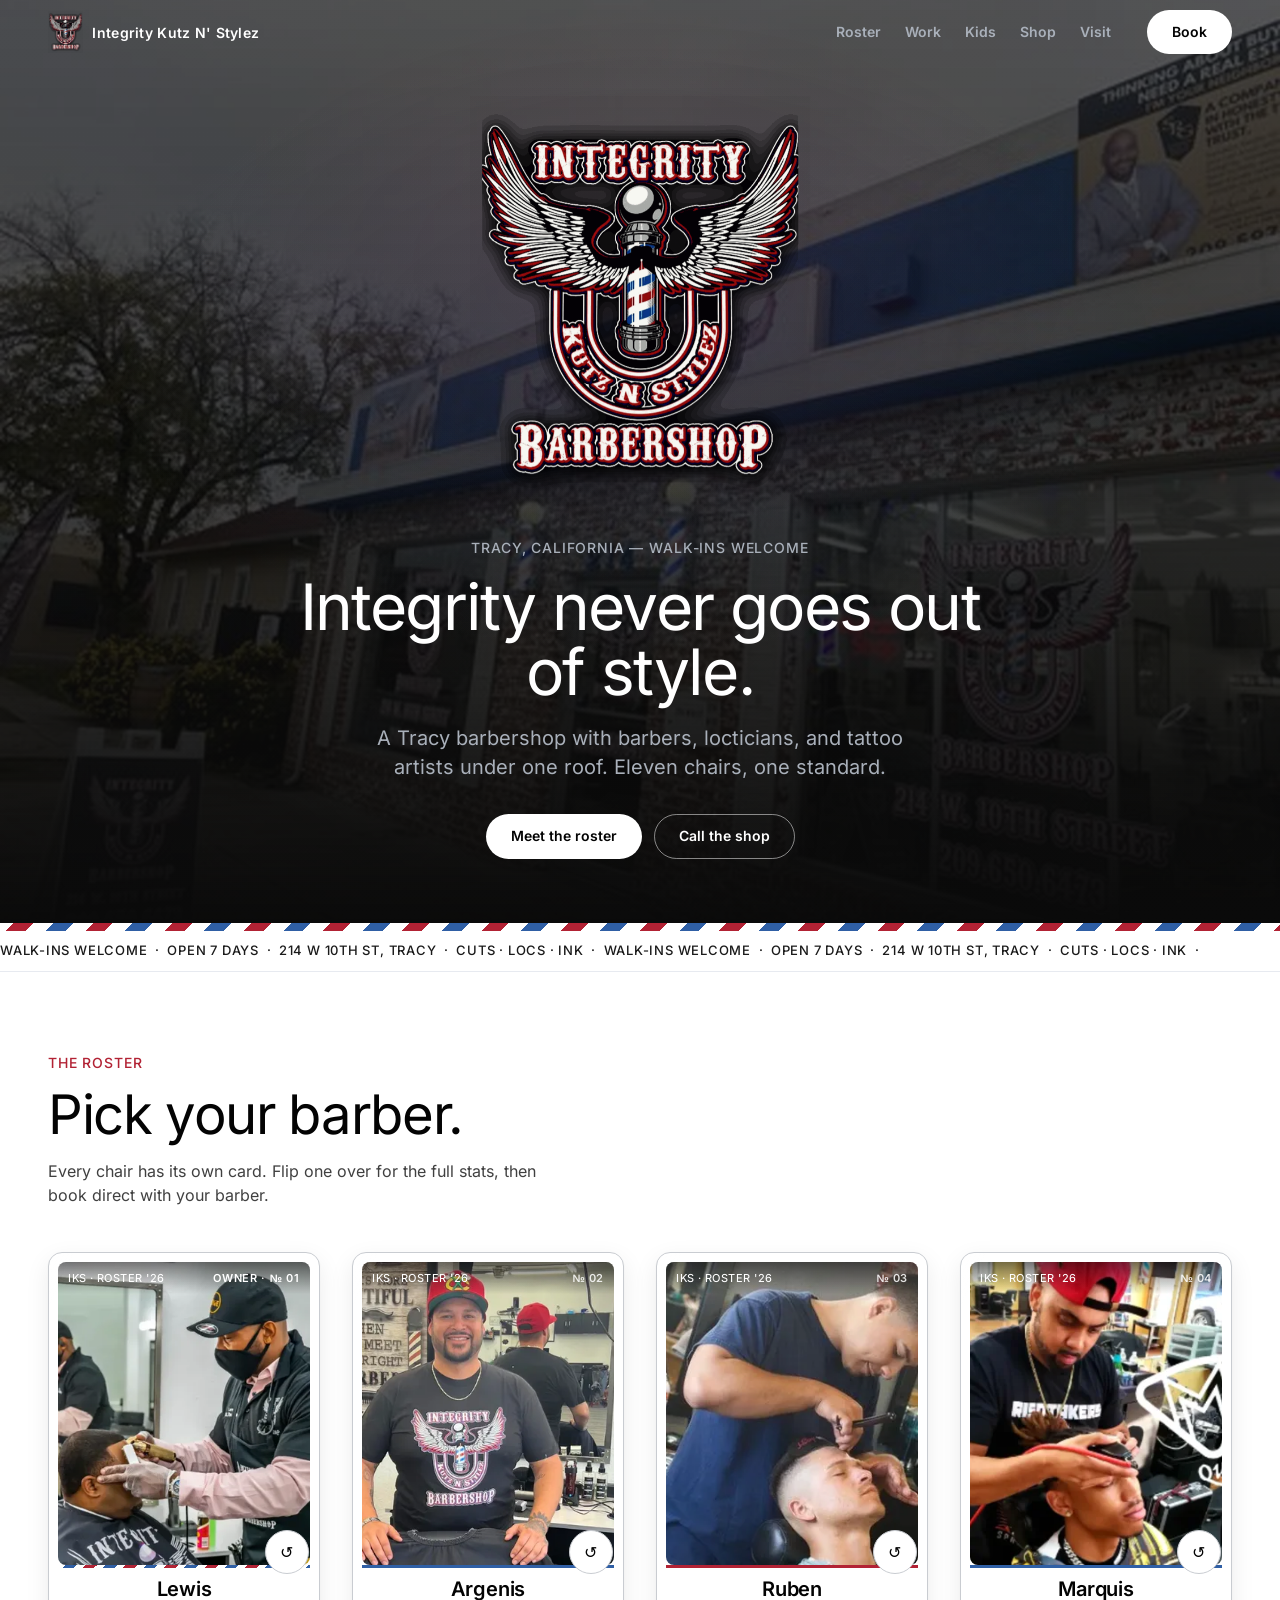
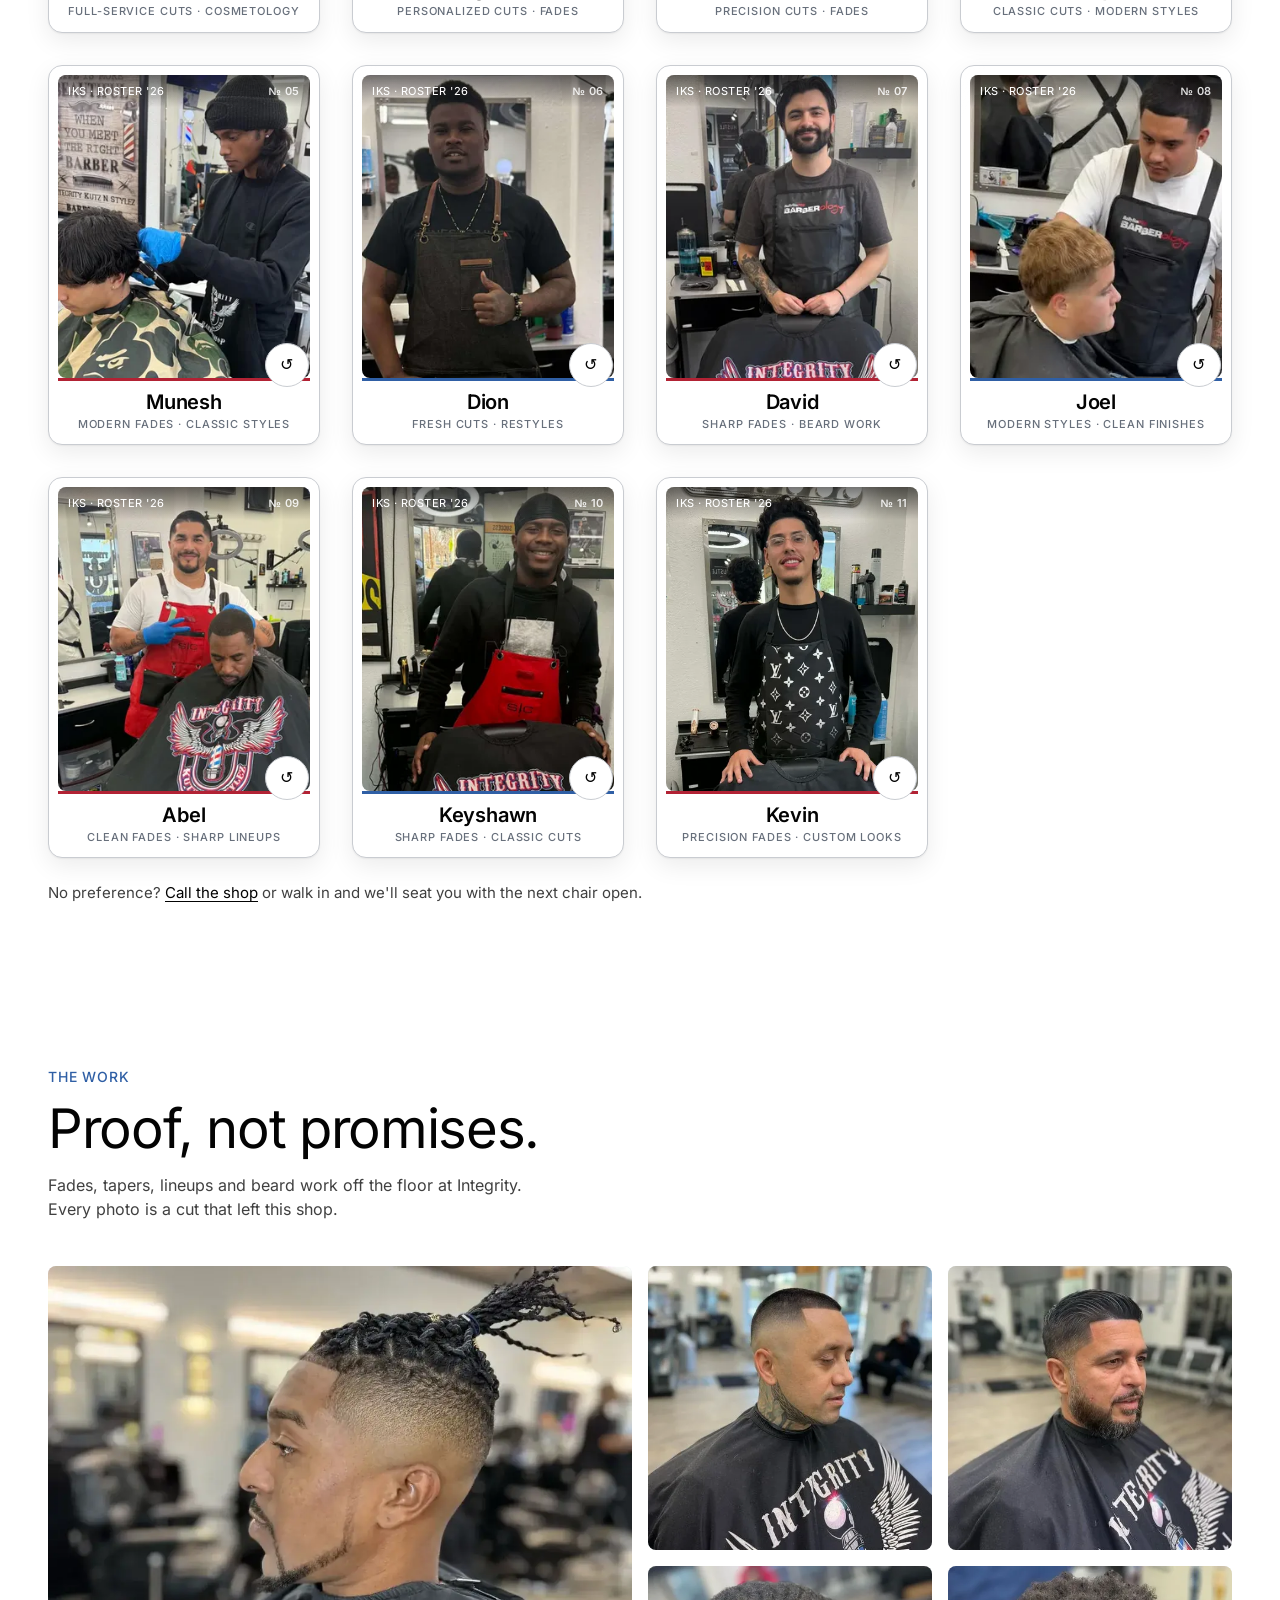
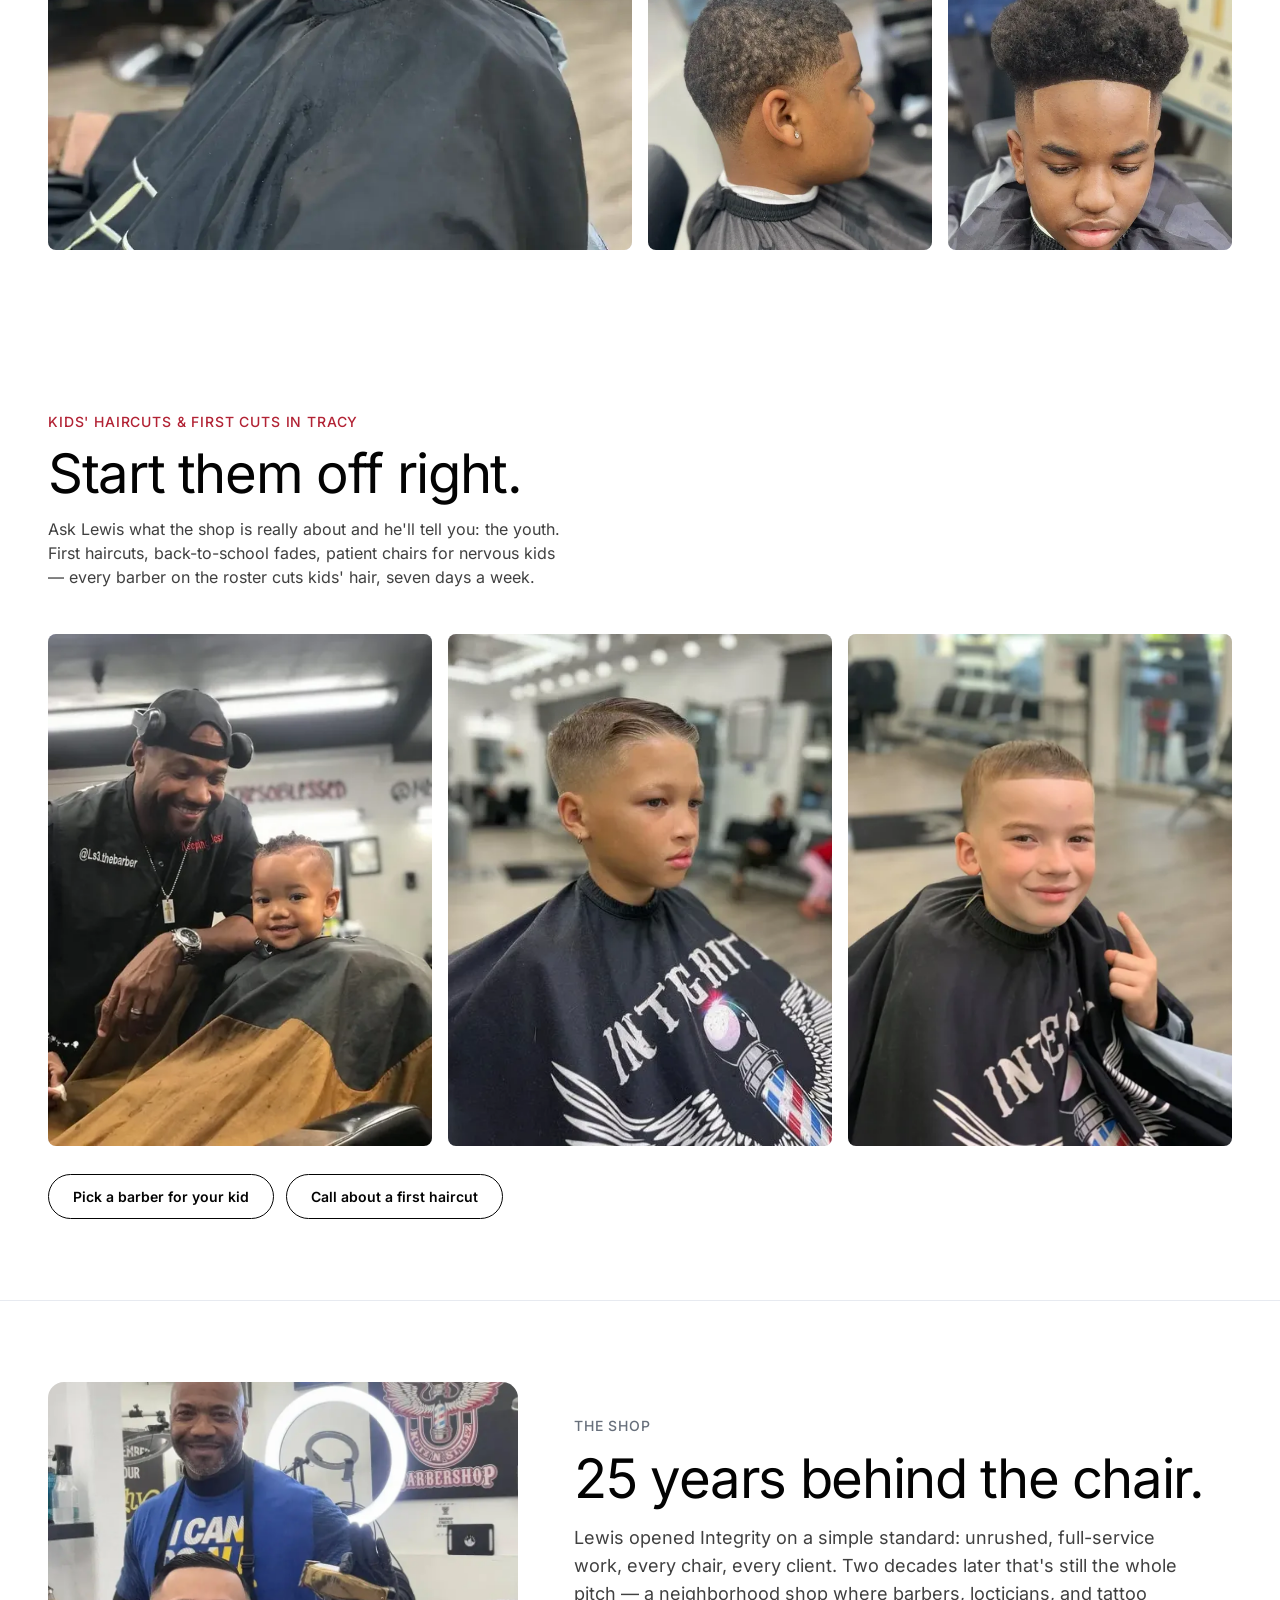
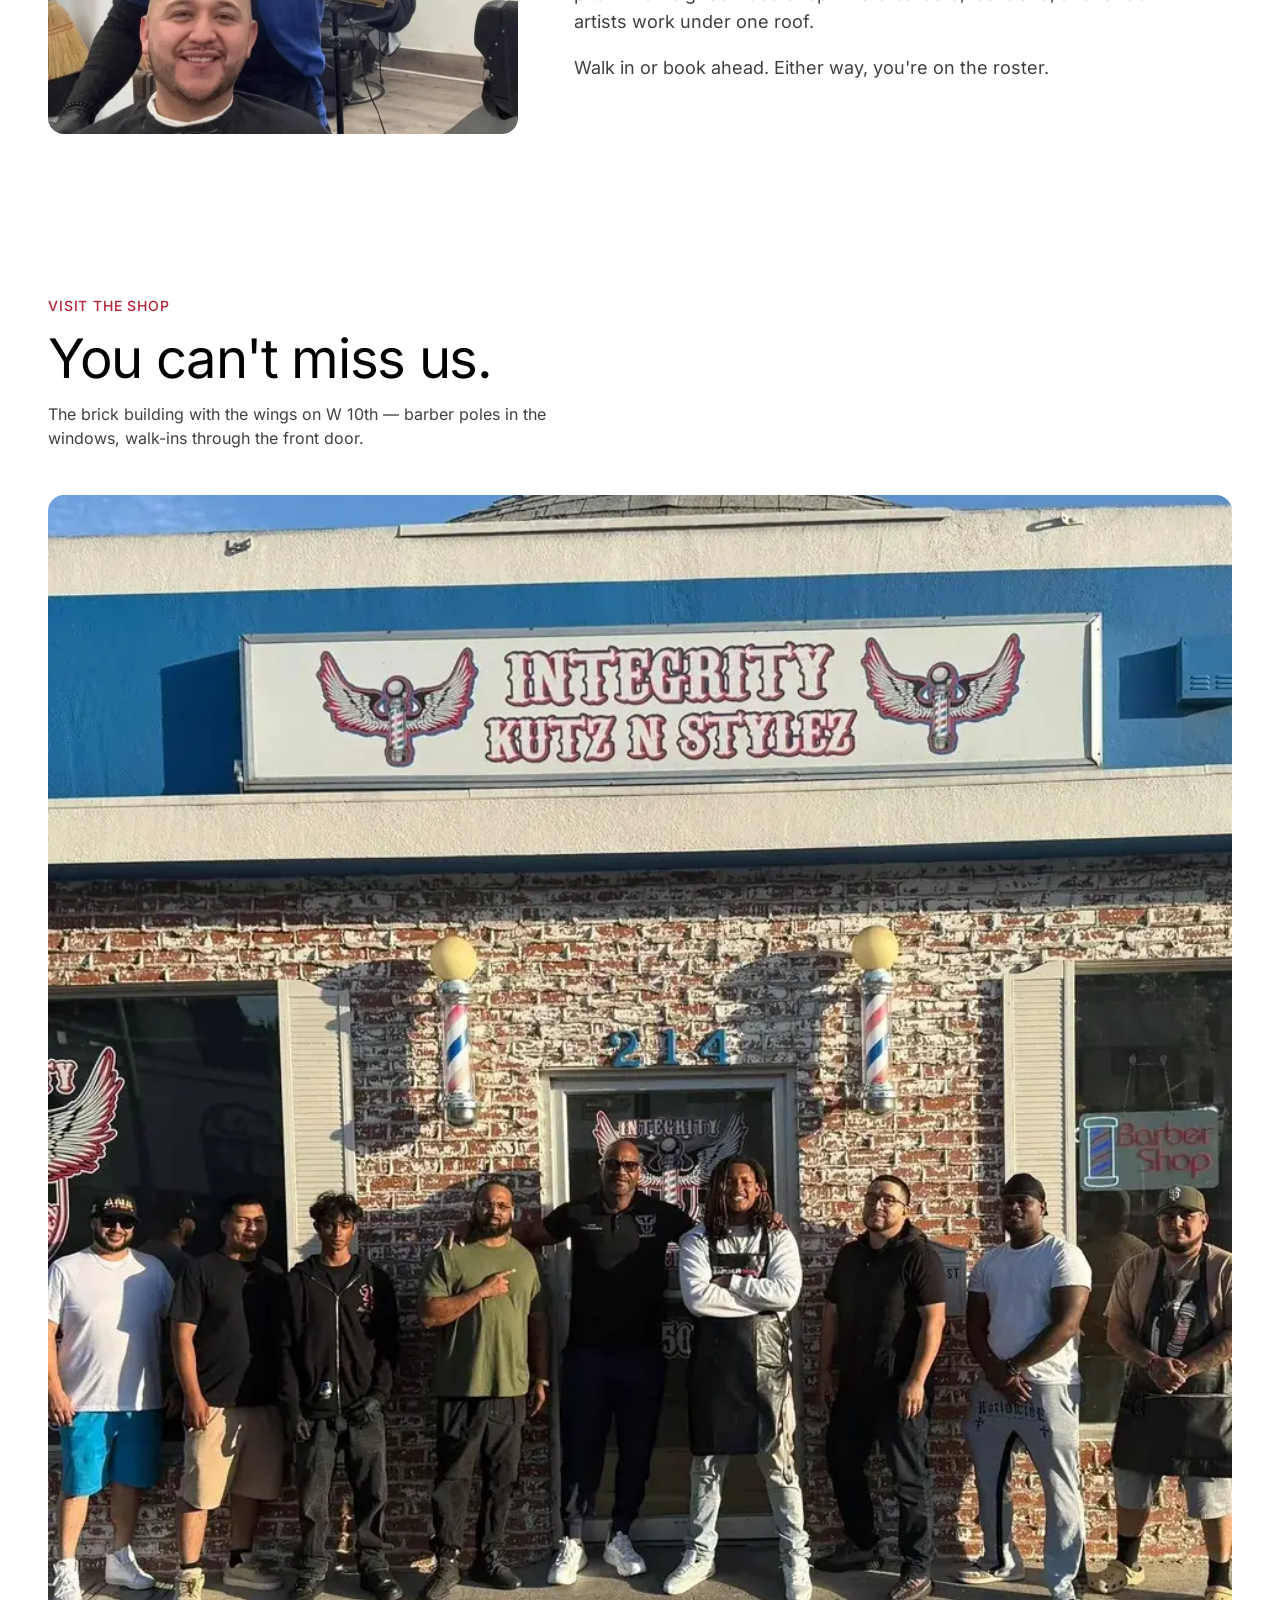
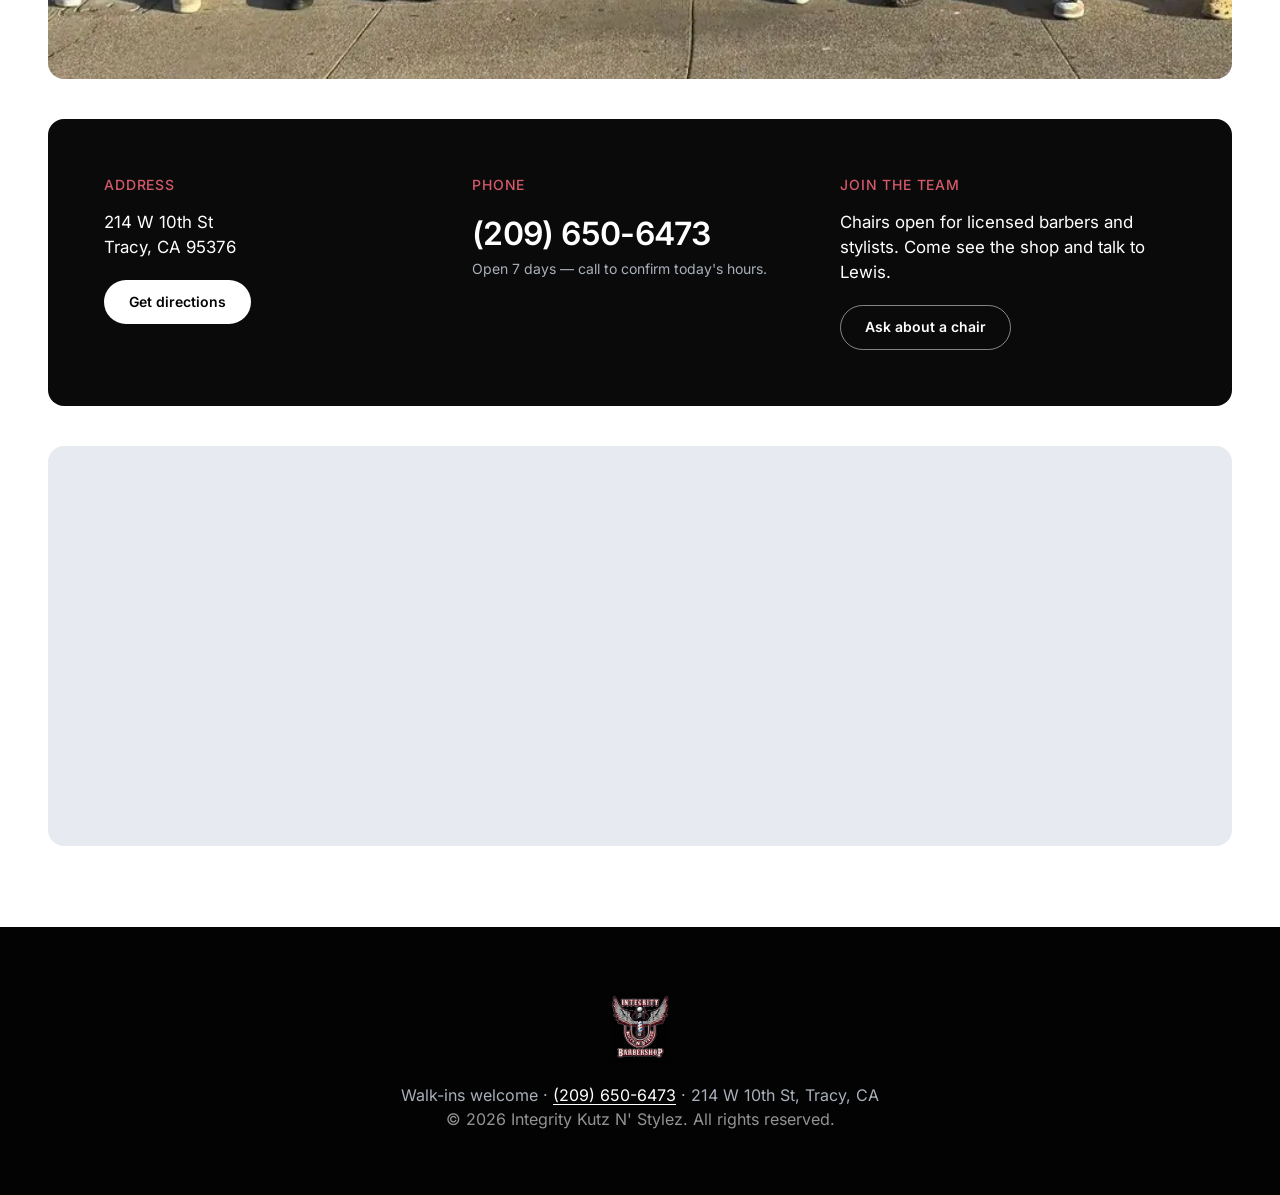
==== commit a6094ced: "Update Integrity Kutz site content and discovery" ====
--- a/site/index.html
+++ b/site/index.html
@@ -7,10 +7,16 @@
 <meta name="description" content="Barbers, locticians, and tattoo artists under one roof in Tracy, California. Kids' cuts and first haircuts welcome. Walk-ins welcome, open 7 days. Pick your barber and book direct.">
 <link rel="icon" href="assets/web/favicon-32.png" sizes="32x32">
 <link rel="apple-touch-icon" href="assets/web/favicon-180.png">
+<link rel="canonical" href="https://jabach811.github.io/integrity-kutz-block-editorial/">
 <meta property="og:title" content="Integrity Kutz N' Stylez — Tracy, CA">
 <meta property="og:description" content="Cuts, locs & ink under one roof. Pick your barber and book direct.">
-<meta property="og:image" content="assets/web/og-logo-1200x630.png">
+<meta property="og:image" content="https://jabach811.github.io/integrity-kutz-block-editorial/assets/web/og-logo-1200x630.png">
+<meta property="og:url" content="https://jabach811.github.io/integrity-kutz-block-editorial/">
 <meta property="og:type" content="website">
+<meta name="twitter:card" content="summary_large_image">
+<meta name="twitter:title" content="Integrity Kutz N' Stylez — Tracy, CA">
+<meta name="twitter:description" content="Cuts, locs & ink under one roof. Pick your barber and book direct.">
+<meta name="twitter:image" content="https://jabach811.github.io/integrity-kutz-block-editorial/assets/web/og-logo-1200x630.png">
 <link rel="preload" href="assets/fonts/inter-latin.woff2" as="font" type="font/woff2" crossorigin>
 <link rel="stylesheet" href="css/site.css">
 <script type="application/ld+json">
@@ -18,8 +24,20 @@
   "@context": "https://schema.org",
   "@type": "BarberShop",
   "name": "Integrity Kutz N' Stylez",
-  "description": "Barbers, locticians, and tattoo artists under one roof in Tracy, California.",
+  "description": "Barbers, locticians, and tattoo artists under one roof in Tracy, California. Kids' cuts and first haircuts welcome.",
   "telephone": "+12096506473",
+  "url": "https://jabach811.github.io/integrity-kutz-block-editorial/",
+  "image": "https://jabach811.github.io/integrity-kutz-block-editorial/assets/web/og-logo-1200x630.png",
+  "logo": "https://jabach811.github.io/integrity-kutz-block-editorial/assets/web/logo-600.png",
+  "hasMap": "https://www.google.com/maps/dir/?api=1&destination=214+W+10th+St+Tracy+CA+95376",
+  "sameAs": [
+    "https://booksy.com/en-us/155132_ls3-thebarber-integrity-kutz-n-stylez_barber-shop_134740_tracy"
+  ],
+  "areaServed": [
+    { "@type": "City", "name": "Tracy" },
+    { "@type": "City", "name": "Mountain House" },
+    { "@type": "City", "name": "Lathrop" }
+  ],
   "address": {
     "@type": "PostalAddress",
     "streetAddress": "214 W 10th St",
@@ -27,7 +45,15 @@
     "addressRegion": "CA",
     "postalCode": "95376",
     "addressCountry": "US"
-  }
+  },
+  "makesOffer": [
+    { "@type": "Offer", "itemOffered": { "@type": "Service", "name": "Haircut" } },
+    { "@type": "Offer", "itemOffered": { "@type": "Service", "name": "Kids' haircut" } },
+    { "@type": "Offer", "itemOffered": { "@type": "Service", "name": "Fade" } },
+    { "@type": "Offer", "itemOffered": { "@type": "Service", "name": "Beard trim" } },
+    { "@type": "Offer", "itemOffered": { "@type": "Service", "name": "Locs" } },
+    { "@type": "Offer", "itemOffered": { "@type": "Service", "name": "Tattoo" } }
+  ]
 }
 </script>
 </head>
@@ -42,6 +68,7 @@
     <a href="#roster">Roster</a>
     <a href="#work">Work</a>
     <a href="#kids">Kids</a>
+    <a href="#shop">Shop</a>
     <a href="#visit">Visit</a>
   </nav>
   <a class="pill pill--on-dark" href="#roster">Book</a>
@@ -57,7 +84,7 @@
   <img class="hero-logo" src="assets/web/logo-600.png" alt="" aria-hidden="true" fetchpriority="high">
   <p class="eyebrow">Tracy, California — Walk-ins welcome</p>
   <h1 class="hero-title">Integrity never goes out of style.</h1>
-  <p class="hero-sub">Barbers, locticians, and tattoo artists under one roof. Eleven chairs, one standard, seven days a week.</p>
+  <p class="hero-sub">A Tracy barbershop with barbers, locticians, and tattoo artists under one roof. Eleven chairs, one standard.</p>
   <div class="hero-ctas">
     <a class="pill pill--on-dark" href="#roster">Meet the roster</a>
     <a class="pill pill--ghost-dark" href="tel:+12096506473">Call the shop</a>
@@ -89,7 +116,7 @@
             </div>
             <div class="tcard-plate">
               <h3>Lewis</h3>
-              <p class="plate-ig">@ls3_thebarber</p>
+              <p class="plate-spec">Full-service cuts &middot; Cosmetology</p>
             </div>
             <button class="tcard-flip" type="button" aria-expanded="false" aria-label="Show stats for Lewis">&#8634;</button>
             <span class="tcard-sheen" aria-hidden="true"></span>
@@ -123,7 +150,7 @@
             </div>
             <div class="tcard-plate">
               <h3>Argenis</h3>
-              <p class="plate-ig">@fadesbyonelove</p>
+              <p class="plate-spec">Personalized cuts &middot; Fades</p>
             </div>
             <button class="tcard-flip" type="button" aria-expanded="false" aria-label="Show stats for Argenis">&#8634;</button>
             <span class="tcard-sheen" aria-hidden="true"></span>
@@ -157,7 +184,7 @@
             </div>
             <div class="tcard-plate">
               <h3>Ruben</h3>
-              <p class="plate-ig">@barber_truth</p>
+              <p class="plate-spec">Precision cuts &middot; Fades</p>
             </div>
             <button class="tcard-flip" type="button" aria-expanded="false" aria-label="Show stats for Ruben">&#8634;</button>
             <span class="tcard-sheen" aria-hidden="true"></span>
@@ -191,7 +218,7 @@
             </div>
             <div class="tcard-plate">
               <h3>Marquis</h3>
-              <p class="plate-ig">@m_m_quisdabeast</p>
+              <p class="plate-spec">Classic cuts &middot; Modern styles</p>
             </div>
             <button class="tcard-flip" type="button" aria-expanded="false" aria-label="Show stats for Marquis">&#8634;</button>
             <span class="tcard-sheen" aria-hidden="true"></span>
@@ -225,7 +252,7 @@
             </div>
             <div class="tcard-plate">
               <h3>Munesh</h3>
-              <p class="plate-ig">@_.moonblendz._</p>
+              <p class="plate-spec">Modern fades &middot; Classic styles</p>
             </div>
             <button class="tcard-flip" type="button" aria-expanded="false" aria-label="Show stats for Munesh">&#8634;</button>
             <span class="tcard-sheen" aria-hidden="true"></span>
@@ -259,7 +286,7 @@
             </div>
             <div class="tcard-plate">
               <h3>Dion</h3>
-              <p class="plate-ig">@98babii2lit_</p>
+              <p class="plate-spec">Fresh cuts &middot; Restyles</p>
             </div>
             <button class="tcard-flip" type="button" aria-expanded="false" aria-label="Show stats for Dion">&#8634;</button>
             <span class="tcard-sheen" aria-hidden="true"></span>
@@ -293,7 +320,7 @@
             </div>
             <div class="tcard-plate">
               <h3>David</h3>
-              <p class="plate-ig">@_cutsbydave</p>
+              <p class="plate-spec">Sharp fades &middot; Beard work</p>
             </div>
             <button class="tcard-flip" type="button" aria-expanded="false" aria-label="Show stats for David">&#8634;</button>
             <span class="tcard-sheen" aria-hidden="true"></span>
@@ -327,7 +354,7 @@
             </div>
             <div class="tcard-plate">
               <h3>Joel</h3>
-              <p class="plate-spec">All-around cuts · Modern styles</p>
+              <p class="plate-spec">Modern styles &middot; Clean finishes</p>
             </div>
             <button class="tcard-flip" type="button" aria-expanded="false" aria-label="Show stats for Joel">&#8634;</button>
             <span class="tcard-sheen" aria-hidden="true"></span>
@@ -360,7 +387,7 @@
             </div>
             <div class="tcard-plate">
               <h3>Abel</h3>
-              <p class="plate-spec">Clean fades · Sharp lineups</p>
+              <p class="plate-spec">Clean fades &middot; Sharp lineups</p>
             </div>
             <button class="tcard-flip" type="button" aria-expanded="false" aria-label="Show stats for Abel">&#8634;</button>
             <span class="tcard-sheen" aria-hidden="true"></span>
@@ -393,7 +420,7 @@
             </div>
             <div class="tcard-plate">
               <h3>Keyshawn</h3>
-              <p class="plate-ig">@faded.byk</p>
+              <p class="plate-spec">Sharp fades &middot; Classic cuts</p>
             </div>
             <button class="tcard-flip" type="button" aria-expanded="false" aria-label="Show stats for Keyshawn">&#8634;</button>
             <span class="tcard-sheen" aria-hidden="true"></span>
@@ -427,7 +454,7 @@
             </div>
             <div class="tcard-plate">
               <h3>Kevin</h3>
-              <p class="plate-spec">Precision fades · Custom looks</p>
+              <p class="plate-spec">Precision fades &middot; Custom looks</p>
             </div>
             <button class="tcard-flip" type="button" aria-expanded="false" aria-label="Show stats for Kevin">&#8634;</button>
             <span class="tcard-sheen" aria-hidden="true"></span>
@@ -453,6 +480,7 @@
       </li>
     </ul>
     <p class="swipe-hint">Swipe to see the full roster →</p>
+    <p class="roster-anyone">No preference? <a href="tel:+12096506473">Call the shop</a> or walk in and we'll seat you with the next chair open.</p>
   </div>
   <ol class="roster-fallback container">
     <li><a href="https://booksy.com/en-us/155132_ls3-thebarber-integrity-kutz-n-stylez_barber-shop_134740_tracy">Book with Lewis</a></li>
@@ -474,6 +502,7 @@
     <div class="section-head reveal">
       <p class="eyebrow eyebrow--blue">The work</p>
       <h2 class="display">Proof, not promises.</h2>
+      <p class="section-note">Fades, tapers, lineups and beard work off the floor at Integrity. Every photo is a cut that left this shop.</p>
     </div>
     <div class="work-grid">
       <a class="work-tile tile-lg reveal" href="assets/web/adult-low-fade-1440.webp" data-lightbox>
@@ -498,7 +527,7 @@
 <section class="kids" id="kids">
   <div class="container">
     <div class="section-head reveal">
-      <p class="eyebrow eyebrow--red">Kids &amp; first cuts</p>
+      <p class="eyebrow eyebrow--red">Kids' haircuts &amp; first cuts in Tracy</p>
       <h2 class="display">Start them off right.</h2>
       <p class="section-note">Ask Lewis what the shop is really about and he'll tell you: the youth. First haircuts, back-to-school fades, patient chairs for nervous kids — every barber on the roster cuts kids' hair, seven days a week.</p>
     </div>
@@ -512,6 +541,10 @@
       <a class="work-tile reveal" href="assets/web/kids-lineup-1440.webp" data-lightbox>
         <img src="assets/web/kids-lineup-480.webp" srcset="assets/web/kids-lineup-480.webp 480w, assets/web/kids-lineup-960.webp 960w" sizes="(min-width: 900px) 30vw, 92vw" alt="Smiling kid pointing at his fresh lineup" loading="lazy">
       </a>
+    </div>
+    <div class="kids-cta reveal">
+      <a class="pill pill--ghost" href="#roster">Pick a barber for your kid</a>
+      <a class="pill pill--ghost" href="tel:+12096506473">Call about a first haircut</a>
     </div>
   </div>
 </section>
@@ -557,6 +590,12 @@
         <a class="pill pill--ghost-dark" href="tel:+12096506473">Ask about a chair</a>
       </div>
     </div>
+    <div class="visit-map reveal">
+      <iframe
+        title="Map showing Integrity Kutz N' Stylez at 214 W 10th St, Tracy, CA"
+        src="https://www.google.com/maps?q=214+W+10th+St,+Tracy,+CA+95376&amp;output=embed"
+        loading="lazy" referrerpolicy="no-referrer-when-downgrade"></iframe>
+    </div>
   </div>
 </section>
 
@@ -565,7 +604,7 @@
 <footer class="site-footer">
   <div class="container">
     <img class="footer-logo" src="assets/web/logo-300.png" alt="Integrity Kutz N' Stylez logo">
-    <p>Walk-ins welcome · Open 7 days · 214 W 10th St, Tracy, CA</p>
+    <p>Walk-ins welcome · <a href="tel:+12096506473">(209) 650-6473</a> · 214 W 10th St, Tracy, CA</p>
     <p class="footer-fine">© 2026 Integrity Kutz N' Stylez. All rights reserved.</p>
   </div>
 </footer>
--- a/site/css/site.css
+++ b/site/css/site.css
@@ -31,7 +31,10 @@
 
 *, *::before, *::after { box-sizing: border-box; }
 
-html { scroll-behavior: smooth; }
+html {
+  scroll-behavior: smooth;
+  scroll-padding-top: 4rem;
+}
 
 body {
   margin: 0;
@@ -175,8 +178,16 @@
 .site-nav a:hover { color: var(--on-dark); }
 
 @media (max-width: 640px) {
-  .site-nav { display: none; }
   .brand span { display: none; }
+  .brand img { height: 34px; }
+  .site-nav {
+    gap: 0.5rem;
+    overflow-x: auto;
+    scrollbar-width: none;
+    -webkit-overflow-scrolling: touch;
+  }
+  .site-nav::-webkit-scrollbar { display: none; }
+  .site-nav a { font-size: 0.75rem; white-space: nowrap; }
 }
 
 /* ---------- Hero ---------- */
@@ -328,6 +339,9 @@
 }
 .reveal.is-in { opacity: 1; transform: none; }
 
+/* scripts off or failed: never leave the page blank below the hero */
+html:not(.js) .reveal { opacity: 1; transform: none; transition: none; }
+
 /* ---------- Reduced motion ---------- */
 
 @media (prefers-reduced-motion: reduce) {
@@ -376,6 +390,13 @@
   color: var(--stone);
 }
 @media (max-width: 719px) { .swipe-hint { display: block; } }
+
+.roster-anyone {
+  margin: 1.5rem 0 0;
+  font-size: 0.9375rem;
+  color: var(--graphite);
+}
+.roster-anyone a { color: var(--ink); text-underline-offset: 3px; }
 
 /* ---------- Card shell ---------- */
 
@@ -659,7 +680,7 @@
   margin: 0;
   flex: 1;
   min-height: 0;
-  overflow: hidden;
+  overflow-y: auto;
   font-size: 0.65rem;
   line-height: 1.4;
   color: var(--graphite);
@@ -786,6 +807,13 @@
   aspect-ratio: 3 / 4;
 }
 
+.kids-cta {
+  display: flex;
+  flex-wrap: wrap;
+  gap: 0.75rem;
+  margin-top: 1.75rem;
+}
+
 @media (min-width: 900px) {
   .kids-grid {
     grid-template-columns: repeat(3, 1fr);
@@ -891,6 +919,20 @@
   }
 }
 
+.visit-map {
+  margin-top: clamp(1.5rem, 4vw, 2.5rem);
+  border-radius: 16px;
+  overflow: hidden;
+  background: var(--hairline);
+}
+
+.visit-map iframe {
+  display: block;
+  width: 100%;
+  height: clamp(260px, 38vw, 400px);
+  border: 0;
+}
+
 /* ---------- Footer ---------- */
 
 .site-footer {
@@ -910,6 +952,8 @@
   margin: 0;
   font-size: 1rem;
 }
+
+.site-footer a { color: var(--on-dark); text-underline-offset: 3px; }
 
 .footer-fine {
   font-size: 0.8125rem;
